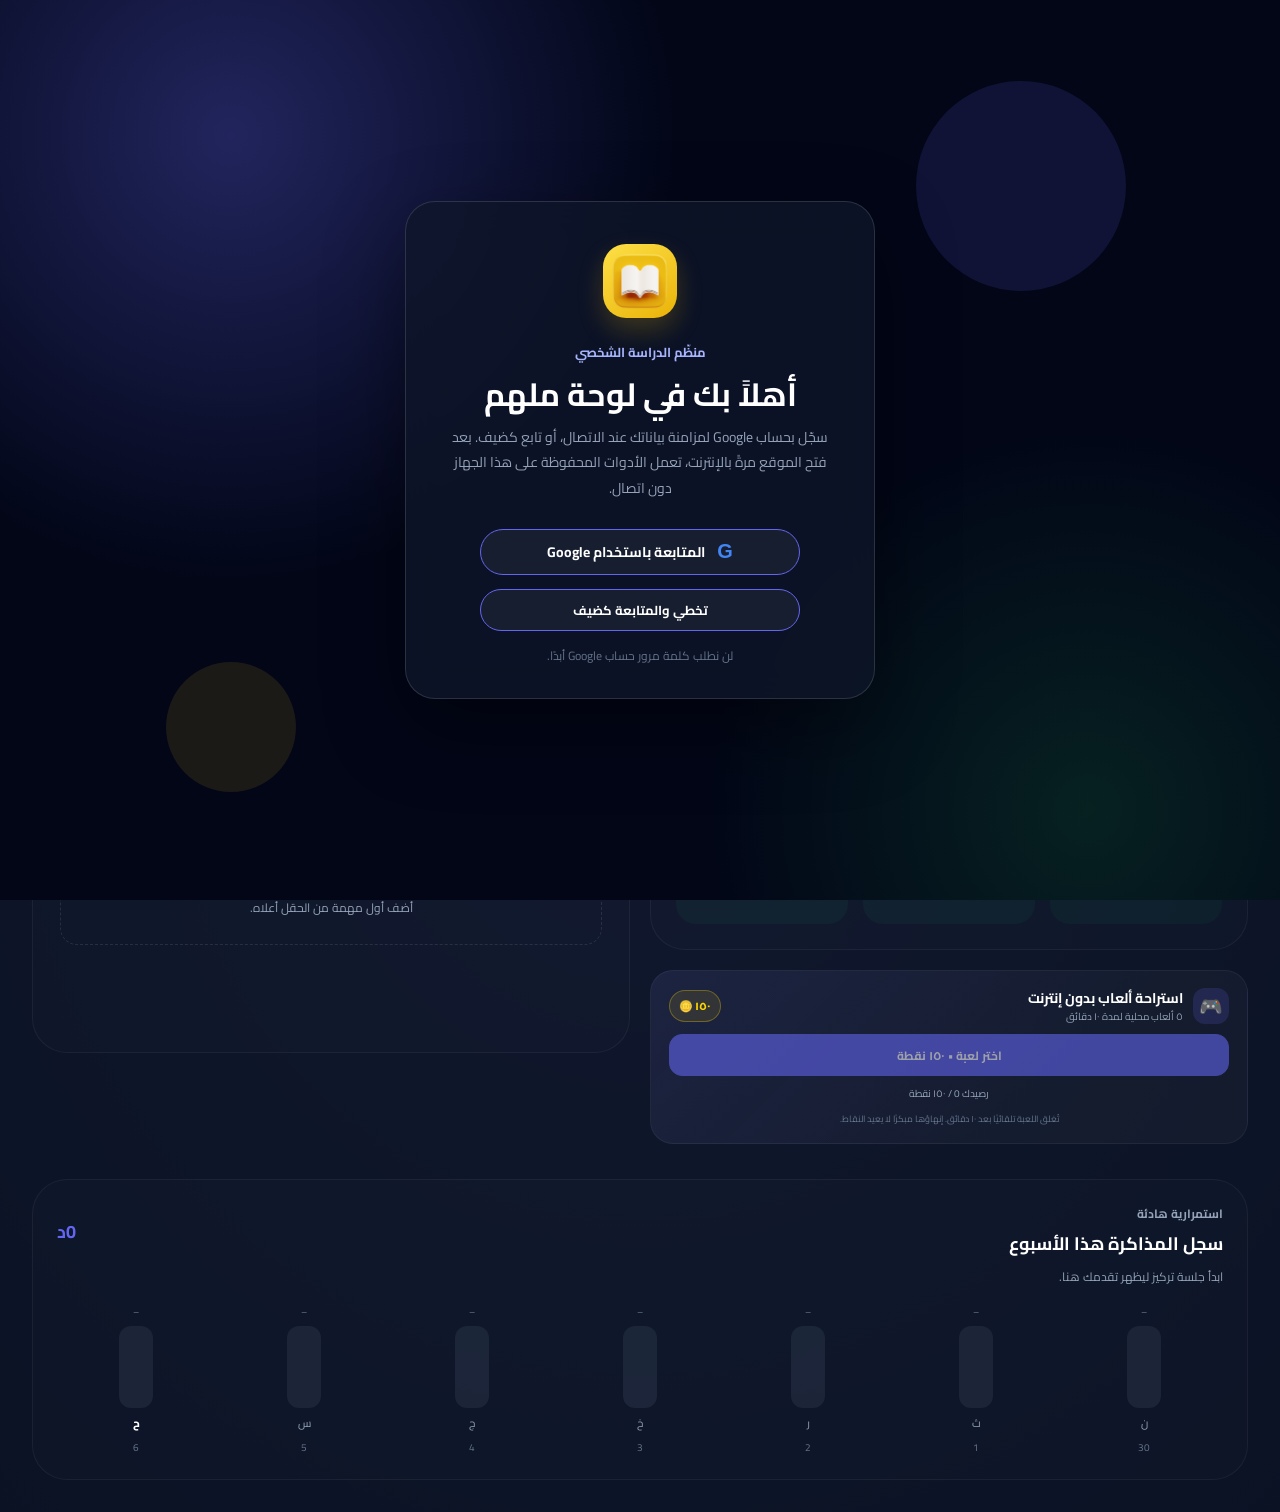
==== index.html @ 6541455d "Add files via upload" ====
<!DOCTYPE html>
<html lang="ar" dir="rtl">
<head>
    <script>
        if (window.location.hostname === 'mlhmmmdwh505-sys.github.io'
            && window.location.pathname.replace(/\/+$/, '') === '/molham') {
            const projectBase = document.createElement('base');
            projectBase.href = '/molham/';
            document.head.append(projectBase);
        }
    </script>
    <script>
        try {
            document.documentElement.dataset.theme = localStorage.getItem('colorScheme') === 'light' ? 'light' : 'dark';
        } catch (error) {
            document.documentElement.dataset.theme = 'dark';
        }
    </script>
    <link rel="stylesheet" href="style.css?v=97">
    <link rel="stylesheet" href="fonts.css?v=7">
    <link rel="icon" type="image/png" href="gnome-books.png">
    <link rel="manifest" href="manifest.json?v=11">
    <link rel="canonical" href="https://mlhmmmdwh505-sys.github.io/molham/">
    <meta name="keywords" content="ملهم ممدوح, molham, github pages, موقع ملهم">
    <meta name="description" content="هذا الموقع جميل و مثالي للدراسة و العمل و جميع المهام موقع ملهم هو اداة تنظيم و ترتيب و زيادة الانتاجية مصمم من قبل ملهم.">
    <meta name="copyright" content="Copyright © 2026 Molham Mamdouh. Original website materials reserved.">
    <meta name="verifywebsiteownership" content="tgf8hWSVWpGMEXVmzfc2SXcru"/>
    <meta charset="UTF-8">
    <meta name="viewport" content="width=device-width, initial-scale=1.0">
    <title>Molham Dashboard | لوحتك الدراسية</title>
    <meta name="theme-color" content="#11190f">
    <script defer src="firebase-app-compat.js"></script>
    <script defer src="firebase-auth-compat.js"></script>
    <script defer src="firebase-firestore-compat.js"></script>
</head>
<body class="login-visible">
    <section id="loginScreen" class="login-screen" aria-labelledby="loginTitle">
        <div class="login-card">
            <div class="login-logo-wrap"><img src="gnome-books.png" alt="شعار الموقع" class="login-logo"></div>
            <span class="login-eyebrow">منظّم الدراسة الشخصي</span>
            <h1 id="loginTitle">أهلاً بك في لوحة ملهم</h1>
            <p>سجّل بحساب Google لمزامنة بياناتك عند الاتصال، أو تابع كضيف. بعد فتح الموقع مرةً بالإنترنت، تعمل الأدوات المحفوظة على هذا الجهاز دون اتصال.</p>
            <button id="googleLoginButton" class="firebase-google-button" type="button">
                <span class="google-mark" aria-hidden="true">G</span>
                المتابعة باستخدام Google
            </button>
            <button id="continueAsGuestButton" class="guest-skip-button" type="button">تخطي والمتابعة كضيف</button>
            <p id="googleLoginError" class="login-error" role="alert" hidden></p>
            <p class="login-note">لن نطلب كلمة مرور حساب Google أبدًا.</p>
        </div>
    </section>

    <div class="glass-card">
        <div class="top-actions">
            <div class="mini-score">
                <span><span class="points-coin-icon" aria-hidden="true">🪙</span> <span id="userPoints">0</span></span>
                <button onclick="resetPoints()" class="reset-mini" title="تصفير النقاط">🗑️</button>
            </div>
            <button id="topActionsToggle" class="top-actions-toggle" type="button" aria-expanded="false" aria-controls="dashboardActionMenu" aria-label="عرض الأدوات">
                <span class="top-actions-toggle-icon" aria-hidden="true">☰</span>
                <span>الأدوات</span>
                <span class="top-actions-toggle-chevron" aria-hidden="true">⌄</span>
            </button>
            <div class="dashboard-action-menu" id="dashboardActionMenu" role="group" aria-label="أدوات لوحة التحكم" hidden>
            <a class="mushaf-open-link" id="mushafOpenLink" href="mushaf.html" aria-label="فتح المصحف الشريف" aria-haspopup="dialog" aria-controls="mushafSessionOverlay">
                <span aria-hidden="true">📖</span><span>المصحف</span>
            </a>
            <a class="mushaf-open-link tasbeeh-open-link" id="tasbeehOpenLink" href="tasbeeh.html" aria-label="فتح السبحة" aria-haspopup="dialog" aria-controls="mushafSessionOverlay">
                <span aria-hidden="true">📿</span><span>السبحة</span>
            </a>
            <button id="themeToggle" class="theme-toggle" type="button" role="switch" aria-checked="false" aria-label="التبديل إلى الوضع الفاتح" title="التبديل إلى الوضع الفاتح">
                <span class="theme-toggle-track" aria-hidden="true">
                    <span class="theme-toggle-thumb">
                        <svg class="theme-icon theme-icon-moon" viewBox="0 0 24 24" focusable="false">
                            <path d="M19.4 15.1A8.2 8.2 0 0 1 8.9 4.6 8.5 8.5 0 1 0 19.4 15.1Z" fill="currentColor"/>
                            <path d="m17.7 4 .45 1.15L19.3 5.6l-1.15.45L17.7 7.2l-.45-1.15-1.15-.45 1.15-.45L17.7 4Zm2.7 4 .3.75.75.3-.75.3-.3.75-.3-.75-.75-.3.75-.3.3-.75Z" fill="currentColor"/>
                        </svg>
                        <svg class="theme-icon theme-icon-sun" viewBox="0 0 24 24" focusable="false">
                            <circle cx="12" cy="12" r="4" fill="currentColor"/>
                            <path d="M12 2v2m0 16v2M4.93 4.93l1.42 1.42m11.3 11.3 1.42 1.42M2 12h2m16 0h2M4.93 19.07l1.42-1.42m11.3-11.3 1.42-1.42" fill="none" stroke="currentColor" stroke-linecap="round" stroke-width="2"/>
                        </svg>
                    </span>
                </span>
            </button>
            </div>
        </div>

        <div id="guestAccountControl" class="account-control" hidden>
            <button type="button" id="guestAccountMenuButton" class="account-trigger" aria-label="إعدادات الحساب" aria-expanded="false">
                <svg class="account-settings-icon" viewBox="0 0 24 24" aria-hidden="true">
                    <path d="M19.43 12.98c.04-.32.07-.65.07-.98s-.02-.66-.07-.98l2.11-1.65c.19-.15.24-.42.12-.64l-2-3.46c-.12-.22-.37-.31-.6-.22l-2.49 1c-.52-.4-1.08-.73-1.69-.98L14.5 2.42C14.46 2.18 14.25 2 14 2h-4c-.25 0-.46.18-.5.42L9.12 5.07c-.61.25-1.17.58-1.69.98l-2.49-1c-.23-.08-.48 0-.6.22l-2 3.46c-.13.22-.07.49.12.64l2.11 1.65c-.04.32-.08.65-.08.98s.03.66.08.98l-2.11 1.65c-.19.15-.24.42-.12.64l2 3.46c.12.22.37.31.6.22l2.49-1c.52.4 1.08.73 1.69.98l.38 2.65c.04.24.25.42.5.42h4c.25 0 .46-.18.5-.42l.38-2.65c.61-.25 1.17-.58 1.69-.98l2.49 1c.23.08.48 0 .6-.22l2-3.46c.12-.22.07-.49-.12-.64l-2.11-1.65zM12 15.5A3.5 3.5 0 1 1 12 8a3.5 3.5 0 0 1 0 7.5z"/>
                </svg>
            </button>
            <div id="guestAccountMenu" class="account-menu" hidden>
                <button type="button" id="guestLoginButton" class="guest-login-button">تسجيل الدخول</button>
            </div>
        </div>

        <div id="accountControl" class="account-control" hidden>
            <button type="button" id="accountMenuButton" class="account-trigger" aria-label="بيانات الحساب" aria-expanded="false">
                <img id="accountAvatar" class="account-avatar" src="gnome-books.png" alt="صورة الحساب">
            </button>
            <div id="accountMenu" class="account-menu" hidden>
                <p id="cloudSyncStatus" class="cloud-sync-status" role="status" aria-live="polite">جارٍ تحميل بيانات الحساب…</p>
                <button type="button" id="logoutButton" class="logout-button">تسجيل الخروج</button>
            </div>
        </div>

        <div class="date-tag" id="dateDisplay"></div>

        <header>
            <h1 id="mainTitle">لوحة تحكم <span id="mainTitleName">دكتور ملهم</span> 🩺</h1>
            <p class="welcome-msg"><span id="welcomeWord">مرحباً بك،</span> <span id="userNameDisplay">دكتور ملهم</span> ✨</p>
            <p id="motivationQuote" style="color: var(--primary); font-style: italic; margin-top: 10px; min-height: 24px; font-weight: bold;"></p>
            <div class="smart-strip" aria-live="polite"><span>✨ <span id="smartLabel">اقتراح ذكي</span></span><p id="smartSuggestion"></p></div>

           <details class="preferences">
                <summary id="customizeLabel">⚙️ تخصيص لوحتك</summary>
                <div class="settings-bar">
                <div class="input-group">
                    <label id="langLabel">اللغة</label>
                    <select id="langSelect">
                        <option value="ar">العربية</option>
                        <option value="en">English</option>
                    </select>
                </div>

                <div class="input-group">
                    <label id="nameLabel">الاسم</label>
                    <input type="text" id="userNameInput" placeholder="اكتب الاسم هنا ...">
                </div>

                <div class="input-group">
                    <label id="roleLabel">الدور</label>
                    <select id="roleSelect"></select>
                </div>

                <div class="input-group">
                    <label id="colorLabel">اللون</label>
                    <label class="color-picker-control" for="colorPicker" aria-label="اختر لون الواجهة">
                        <input type="color" id="colorPicker">
                    </label>
                </div>

                <div class="input-group">
                    <label id="minsLabel">الدقائق</label>
                    <input type="number" id="minsInput" min="1" max="120" value="25">
                </div>

                <div class="input-group">
                    <label id="dateLabel">التاريخ</label>
                    <input type="date" id="gradDateInput">
                </div>

                <button id="mainSaveBtn">تأكيد الإعدادات</button>
            </div>
            </details>
        </header>

        <section class="daily-overview" id="dailyOverview" aria-label="ملخص اليوم">
            <article class="daily-stat-card daily-stat-completed">
                <span class="daily-stat-icon" aria-hidden="true">✓</span>
                <div class="daily-stat-copy">
                    <span class="daily-stat-label" id="dailyCompletedLabel">إنجاز اليوم</span>
                    <strong id="dailyCompletedStat">0</strong>
                    <div class="daily-progress-track" aria-hidden="true"><span id="dailyProgressBar"></span></div>
                    <small id="dailyProgressText">كل مهمة تمنحك ٥ نقاط، بحد أقصى ٣٠ نقطة مهام يوميًا</small>
                </div>
            </article>
            <article class="daily-stat-card">
                <span class="daily-stat-icon" aria-hidden="true">☷</span>
                <div class="daily-stat-copy">
                    <span class="daily-stat-label" id="dailyRemainingLabel">مهام متبقية</span>
                    <strong id="dailyRemainingStat">0</strong>
                    <small id="dailyRemainingHint">مهام تنتظر إنجازك</small>
                </div>
            </article>
            <article class="daily-stat-card">
                <span class="daily-stat-icon" aria-hidden="true">◷</span>
                <div class="daily-stat-copy">
                    <span class="daily-stat-label" id="dailyFocusLabel">مذاكرة اليوم</span>
                    <strong id="dailyFocusStat">0 د</strong>
                    <small id="dailyFocusHint">وقت تركيز فعلي</small>
                </div>
            </article>
            <article class="daily-stat-card">
                <span class="daily-stat-icon" aria-hidden="true">✦</span>
                <div class="daily-stat-copy">
                    <span class="daily-stat-label" id="dailyStreakLabel">سلسلة الالتزام</span>
                    <strong id="dailyStreakStat">0 يوم</strong>
                    <small id="dailyStreakHint">ابدأ جلسة مذاكرة اليوم</small>
                </div>
            </article>
        </section>

        <div class="dashboard-grid">
            <aside class="side-col">
                <section class="info-card countdown-card">
                    <h3 id="countdownTitle">⏳ حلم التخرج</h3>
                    <div id="countdown" class="modern-timer">
                        <div class="unit"><span id="years">00</span><label id="labelYears">سنة</label></div>
                        <div class="unit"><span id="days">00</span><label id="labelDays">يوم</label></div>
                        <div class="unit"><span id="hours">00</span><label id="labelHours">ساعة</label></div>
                    </div>
                </section>

                <section class="info-card store-card">
                    <h3 id="storeTitle">☕ متجر الطاقة 1د = 15ن</h3>
                    <div class="store-grid">
                        <div class="item" onclick="buyBreak(5)" id="itemBreak5">5 د = <small>75ن</small></div>
                        <div class="item" onclick="buyBreak(10)" id="itemBreak10">10 د = <small>150ن</small></div>
                        <div class="item" onclick="buyBreak(15)" id="itemBreak15">15 د = <small>225ن</small></div>
                    </div>
                </section>

                <section class="info-card game-pass-card" aria-labelledby="gamePassTitle">
                    <div class="game-pass-heading">
                        <span class="game-pass-icon" aria-hidden="true">🎮</span>
                        <div class="game-pass-heading-copy">
                            <h3 id="gamePassTitle">استراحة ألعاب بدون إنترنت</h3>
                            <p id="gamePassSubtitle">٥ ألعاب محلية لمدة ١٠ دقائق</p>
                        </div>
                        <span class="game-pass-cost" id="gamePassCost">١٥٠ 🪙</span>
                    </div>
                    <div class="game-pass-actions">
                        <button type="button" class="game-enter-button" id="gameEnterButton">اختر لعبة • ١٥٠ نقطة</button>
                        <button type="button" class="game-session-close" id="closeGameSessionButton" hidden>إنهاء اللعب</button>
                    </div>
                    <p class="game-pass-status" id="gamePassStatus" aria-live="polite">جاهز للدخول</p>
                    <small class="game-pass-note" id="gamePassNote">تُغلق اللعبة تلقائيًا بعد ١٠ دقائق. إنهاؤها مبكرًا لا يعيد النقاط.</small>
                </section>
            </aside>

            <main class="main-col">
                <section class="info-card focus-card">
                    <button type="button" id="focusModeToggle" class="focus-mode-toggle" aria-pressed="false">⛶ وضع التركيز</button>
                    <p class="focus-verse" aria-live="polite">
                        <span id="focusVerseText"></span>
                        <span id="focusVerseReference" class="focus-verse-reference"></span>
                    </p>
                    <div class="focus-timer-ring" id="focusTimerRing">
                        <div id="pomoDisplay">25:00</div>
                    </div>
                    <div class="pomo-actions">
                        <button onclick="toggleTimer()" id="startBtn" class="btn-main">ابدأ المهمة</button>
                        <button onclick="resetTimer()" id="resetBtn">اعادة ضبط</button>
                    </div>
                </section>

                <section class="info-card tasks-card todo-box">
                    <div class="input-section">
                        <input type="text" id="taskInput" placeholder="أضف مهمة جديدة...">
                        <button onclick="addTask()" class="btn-add" id="taskAddButton" aria-label="إضافة مهمة">+</button>
                    </div>
                    <div class="task-toolbar">
                        <label class="task-control">
                            <span id="taskPriorityLabel">الأولوية</span>
                            <select id="taskPriority">
                                <option value="medium">متوسطة</option>
                                <option value="high">عالية</option>
                                <option value="low">منخفضة</option>
                            </select>
                        </label>
                    </div>
                    <ul id="taskList" class="custom-scroll"></ul>
                </section>
            </main>
        </div>

        <section class="study-week-card info-card" aria-labelledby="studyWeekTitle">
            <div class="study-week-heading">
                <div>
                    <span class="section-kicker" id="studyWeekKicker">استمرارية هادئة</span>
                    <h2 id="studyWeekTitle">سجل المذاكرة هذا الأسبوع</h2>
                </div>
                <strong id="weeklyStudyTotal">0 د</strong>
            </div>
            <p class="study-week-caption" id="studyWeekCaption">ابدأ جلسة تركيز ليظهر تقدمك هنا.</p>
            <div class="study-week-chart" id="studyWeekChart" role="img" aria-label="سجل دقائق المذاكرة خلال آخر سبعة أيام"></div>
        </section>
    </div>
    <div class="game-session-overlay" id="gameSessionModal" hidden>
        <section class="game-session-dialog" role="dialog" aria-modal="true" aria-labelledby="gameSessionModalTitle" aria-describedby="gameSessionModalHint">
            <div class="game-session-header">
                <div class="game-session-heading">
                    <span class="game-session-icon" aria-hidden="true">🎮</span>
                    <div>
                        <h2 id="gameSessionModalTitle">ألعاب الاستراحة</h2>
                <p><span id="gameSessionModalHint">تبقّى من وقت اللعب</span> <strong id="gameSessionCountdown" aria-live="off">10:00</strong></p>
                    </div>
                </div>
                <button type="button" class="game-session-modal-close" id="closeGameModalButton" aria-label="إنهاء وإغلاق اللعبة">×</button>
            </div>
            <div class="game-session-progress-track" aria-hidden="true"><span id="gameSessionProgress"></span></div>
            <div class="game-session-stage">
                <iframe id="embeddedGameFrame" title="ألعاب محلية تعمل دون إنترنت" src="about:blank" sandbox="allow-scripts allow-same-origin allow-forms allow-pointer-lock" allow="fullscreen; gamepad" allowfullscreen></iframe>
            </div>
        </section>
    </div>
    <div class="mushaf-session-overlay" id="mushafSessionOverlay" hidden>
        <section class="mushaf-session-dialog" role="dialog" aria-modal="true" aria-labelledby="mushafOverlayTitle">
            <header class="mushaf-overlay-header">
                <h2 id="mushafOverlayTitle">المصحف الشريف</h2>
                <p class="mushaf-break-status" id="mushafBreakStatus" role="status" aria-live="off" hidden></p>
                <button type="button" class="mushaf-overlay-close" id="closeMushafOverlayButton" aria-label="إغلاق اللوحة">×</button>
            </header>
            <div class="mushaf-overlay-stage">
                <iframe id="mushafFrame" title="المصحف الشريف" src="about:blank" allow="fullscreen" allowfullscreen></iframe>
            </div>
        </section>
    </div>
    <nav class="mobile-quick-actions" id="mobileQuickActions" aria-label="اختصارات سريعة">
        <button type="button" id="quickAddTaskButton"><span aria-hidden="true">＋</span><span id="quickAddTaskLabel">إضافة مهمة</span></button>
        <button type="button" id="quickFocusButton"><span aria-hidden="true">⏱</span><span id="quickFocusLabel">بدء التركيز</span></button>
    </nav>
    <div class="focus-session-toast" id="focusSessionToast" role="status" aria-live="polite" hidden></div>
<video id="bgTrack" playsinline autoplay loop muted style="position:fixed; width:1px; height:1px; opacity:0.01; pointer-events:none;"></video>
    <script defer src="script.js?v=119"></script>
</body>
</html>
---- style.css ----
/* ==========================================================================
   🎨 1. المتغيرات والأساسيات الشاملة (Root & Reset System) 
   ========================================================================== */
:root {
    --primary: #6366f1;
    --primary-hover: #4f46e5;
    --primary-glow: rgba(99, 102, 241, 0.3);
    --bg-dark: #020617;
    --bg-gradient-core: #0f172a;
    --glass-bg: rgba(255, 255, 255, 0.03);
    --glass-border: rgba(255, 255, 255, 0.1);
    --glass-border-light: rgba(255, 255, 255, 0.05);
    --text-main: #ffffff;
    --text-muted: #94a3b8;
    --text-darker: #64748b;
    --gold: #ffd700;
    --gold-glow: rgba(255, 215, 0, 0.1);
    --gold-border: rgba(255, 215, 0, 0.3);
    --danger: #ff4444;
    --success: #22c55e;
    --success-bg: rgba(34, 197, 94, 0.05);
    --success-hover: rgba(34, 197, 94, 0.1);
}

* {
    margin: 0;
    padding: 0;
    box-sizing: border-box !important;
    -webkit-tap-highlight-color: transparent !important;
    -webkit-font-smoothing: antialiased;
    -moz-osx-font-smoothing: grayscale;
}

html, body {
    width: 100%;
    height: 100vh;
    height: 100dvh;
    overflow: hidden !important;
    background: var(--bg-dark);
    color: var(--text-main);
    font-family: 'Cairo', sans-serif;
}

body {
    background-image: radial-gradient(circle at center, color-mix(in srgb, var(--primary) 10%, var(--bg-gradient-core)), var(--bg-dark));
    display: flex;
    justify-content: center;
    align-items: center;
    overflow-x: hidden !important;
    overflow-y: hidden !important;
    padding: 0;
}

*::-webkit-scrollbar { width: 0px !important; height: 0px !important; background: transparent !important; }
* { scrollbar-width: none !important; -ms-overflow-style: none !important; }

/* ==========================================================================
   🖼️ 2. الهيكل الزجاجي الرئيسي (المقاس الذهبي المحكم للاب توب)
   ========================================================================== */
/* ==========================================================================
   🖼️ 2. الهيكل الزجاجي الرئيسي (الإصدار الذهبي الموزون لارتفاع اللاب توب)
   ========================================================================== */
.glass-card {
    /* ... الإعدادات القديمة كما هي (العرض والارتفاع) ... */
    
    /* 🚀 التعديل السحري: تفصيص الحشو الداخلي لإعطاء وسع 40 بكسل من أسفل */
    padding-top: 20px !important;    /* من فوق */
    padding-right: 30px !important;  /* من اليمين */
    padding-bottom: 40px !important; /* التوسيع من تحت (زدناها لـ 40px لراحة العين) */
    padding-left: 30px !important;   /* من اليسار */
    
    /* باقي الكود الخاص بالـ flexbox كما هو لمنع أي اهتزاز */
    display: flex !important;
    flex-direction: column !important;
    justify-content: space-between !important;
    gap: 15px !important;
    overflow: hidden !important;
}

/* ضبط الهيدر ليكون ملموم ونظيف */
header { 
    text-align: center; 
    margin-bottom: 0px !important; 
    flex: 0 0 auto !important; 
}
header h1 { 
    font-size: 26px !important; /* تصغير طفيف جداً للعنوان ليخدم المساحة الرأسية */
    font-weight: 850 !important; 
    background: linear-gradient(to bottom, #ffffff, #cbd5e1); 
    -webkit-background-clip: text; 
    -webkit-text-fill-color: transparent; 
}
.date-tag { position: absolute; top: 25px; left: 40px; font-size: 14px; color: var(--text-darker); font-weight: 500; }
.mini-score { position: absolute; top: 20px; right: 40px; background: var(--gold-glow); padding: 6px 18px; border-radius: 50px; border: 1px solid var(--gold-border); color: var(--gold); display: flex; align-items: center; gap: 12px; font-weight: bold; font-size: 18px; z-index: 10; }
.reset-mini { background: none !important; border: none !important; color: var(--danger) !important; cursor: pointer; font-size: 14px; opacity: 0.6; padding: 0 !important; min-width: auto !important; transition: transform 0.2s ease, opacity 0.2s ease; }
@media (hover: hover) and (pointer: fine) { .reset-mini:hover { opacity: 1; transform: scale(1.2); } }

/* ==========================================================================
   ⚙️ 3. شريط الإعدادات الذكي (Settings Bar Area)
   ========================================================================== */
.settings-bar {
    width: 100%;
    margin: 0 auto 20px auto;
    flex: 0 0 auto;
    display: flex !important;
    flex-direction: row !important;
    flex-wrap: wrap !important;
    justify-content: center !important;
    align-items: flex-end !important;
    gap: 15px !important;
}

.input-group {
    display: flex !important;
    flex-direction: column !important;
    gap: 6px !important;
    font-size: 13px !important;
    color: var(--text-muted) !important;
    text-align: center !important;
    flex: 1 1 calc(18% - 15px) !important;
    min-width: 140px !important;
    max-width: 200px !important;
}

/* ==========================================================================
   🎮 4. عناصر الإدخال والأزرار القياسية
   ========================================================================== */
input[type="text"], input[type="number"], input[type="date"], select {
    background: rgba(255, 255, 255, 0.05) !important;
    border: 1px solid var(--primary) !important;
    border-radius: 50px !important;
    color: var(--text-main) !important;
    height: 44px !important;
    line-height: 44px !important;
    padding: 0 15px !important;
    font-family: 'Cairo', sans-serif !important;
    font-weight: bold !important;
    font-size: 15px !important;
    outline: none !important;
    cursor: pointer;
    box-sizing: border-box !important;
    text-align: center !important;
    width: 100% !important;
}

/* 🚫 إخفاء الأسهم الافتراضية تماماً من حقل أرقام الدقائق */
input[type="number"]::-webkit-inner-spin-button,
input[type="number"]::-webkit-outer-spin-button {
    -webkit-appearance: none !important;
    margin: 0 !important;
}
input[type="number"] {
    -moz-appearance: textfield !important;
}

select { text-align-last: center !important; padding-right: 20px !important; appearance: none; -webkit-appearance: none; }
select option { background-color: #0f172a !important; color: var(--text-main) !important; font-family: 'Cairo', sans-serif; }
input[type="date"]::-webkit-calendar-picker-indicator { filter: invert(1); cursor: pointer; }

button {
    background: rgba(255, 255, 255, 0.05) !important;
    color: var(--text-main) !important;
    border: 1px solid var(--primary) !important;
    padding: 0 22px;
    border-radius: 50px !important;
    cursor: pointer;
    font-weight: bold;
    transition: background 0.3s, box-shadow 0.3s, transform 0.2s;
    font-family: 'Cairo';
    min-width: 90px;
    display: inline-flex;
    align-items: center;
    justify-content: center;
}
@media (hover: hover) and (pointer: fine) {
    button:hover { background: var(--primary) !important; box-shadow: 0 0 15px var(--primary); }
}

/* زر الحفظ الرئيسي ينفصل في سطر مستقل بالمنتصف بالأسفل */
.settings-bar button, button#mainSaveBtn {
    display: block !important;
    flex-basis: 100% !important;
    width: auto !important;
    min-width: 180px !important;
    max-width: 200px !important;
    height: 42px !important;
    line-height: 42px !important;
    margin: 15px auto 0 auto !important;
    padding: 0 !important;
}

/* ==========================================================================
   🎨 5. هندسة كبسولة اللون الاحترافية
   ========================================================================== */
#colorPicker, input[type="color"] {
    -webkit-appearance: none !important;
    -moz-appearance: none !important;
    appearance: none !important;
    width: 100% !important;
    height: 44px !important;
    background: transparent !important;
    border: 1px solid var(--primary) !important;
    border-radius: 50px !important;
    cursor: pointer !important;
    padding: 0 !important;
    overflow: hidden !important;
    box-sizing: border-box !important;
}
input[type="color"]::-webkit-color-swatch-wrapper { padding: 0 !important; border-radius: 25px !important; }
input[type="color"]::-webkit-color-swatch { border: none !important; border-radius: 25px !important; box-shadow: inset 0 0 10px rgba(0,0,0,0.3) !important; }
input[type="color"]::-moz-color-swatch { border: none !important; border-radius: 25px !important; }

/* ==========================================================================
   📊 6. لوحة التحكم والـ Grid الأساسي متساوي 50% لكل جانب
   ========================================================================== */
.dashboard-grid {
    width: 100%;
    display: flex !important;
    flex-direction: row !important;
    justify-content: space-between !important;
    gap: 20px !important; /* تقليل الفراغ بين العمودين لراحتهم الرأسية */
    align-items: stretch !important;
    flex: 1 !important; /* يخلي الجريد يملأ المساحة المتبقية بنعومة */
    min-height: 0 !important; /* سحر لـ flex لمنع تمدد العناصر لأسفل */
}

.main-col, .side-col {
    display: flex !important;
    flex-direction: column !important;
    width: 50% !important;
    max-width: 50% !important;
    flex: 1 !important;
    gap: 20px !important;
}

.info-card {
    background: rgba(255, 255, 255, 0.01);
    padding: 25px;
    border-radius: 35px;
    border: 1px solid var(--glass-border-light);
    text-align: center;
    display: flex;
    flex-direction: column;
    justify-content: center;
    align-items: center;
    width: 100% !important;
    min-width: 100% !important;
    box-sizing: border-box !important;
}

/* ==========================================================================
   ⏱️ 7. منظومة بومودورو والعداد وتثبيت الأرقام (نسخة التكبير العملاقة)
   ========================================================================== */
.focus-card {
    padding: 25px 20px !important; /* تقليل الحشو الداخلي للكارد طفيفاً */
    display: flex !important;
    flex-direction: column !important;
    justify-content: center !important;
    align-items: center !important;
    gap: 15px !important;
}
/* 💥 تكبير أرقام مؤقت البومودورو بشكل عملاق */
#pomoDisplay { 
    font-size: 80px !important; /* نزلت من الحجم الضخم لـ 78px لتكون متناسقة بالملي */
    font-weight: 800 !important; 
    color: var(--primary) !important; 
    margin-bottom: 2px !important; 
    text-shadow: 0 0 25px rgba(99, 102, 241, 0.35); 
    line-height: 1 !important;
}
/* ↔️ فرد وتكبير منطقة الأزرار لتصبح بكامل العرض */
.pomo-actions { 
    display: flex !important; 
    justify-content: center !important; 
    gap: 15px !important; 
    width: 100% !important; 
    max-width: 380px !important; /* تقليل العرض الأقصى للأزرار عشان ما تفرشش بزيادة */
}

/* 🕹️ تكبير أزرار (ابدأ المهمة) و (إعادة ضبط) وتضخيم الخط بداخلها */
.pomo-actions button, 
#startBtn, 
#resetBtn {
    flex: 1 !important; 
    height: 48px !important; /* تقليل الارتفاع من 56 لـ 48 بكسل لمظهر أنعم */
    font-size: 16px !important; /* خط ملموم وواضح */
    font-weight: 750 !important; 
    border-radius: 50px !important;
    transition: all 0.3s ease !important;
}

.modern-timer { display: flex; justify-content: space-around; align-items: center; width: 100%; margin-top: 15px; }
.unit { text-align: center; }
.unit span { font-size: 42px; font-weight: 800; color: var(--primary); display: block; }
.unit label { font-size: 13px; color: var(--text-darker); font-weight: bold; margin-top: 4px; display: block; }

#years, #days, #hours, .unit span {
    font-family: 'Cairo', sans-serif !important; 
    direction: ltr !important;
    unicode-bidi: bidi-override !important;
    display: inline-block;
    font-variant-numeric: tabular-nums;
    text-align: center;
}
/* ==========================================================================
   🛍️ 9. متجر التميز الجمالي (تعديل الفرد الإجباري وملء مساحة الكارد)
   ========================================================================== */
.store-card {
    display: flex !important;
    flex-direction: column !important;
    justify-content: space-between !important;
    align-items: center !important;
    width: 100% !important;
}

.store-grid { 
    display: flex !important; 
    direction: rtl !important;
    gap: 15px !important; 
    margin-top: 20px !important; 
    width: 100% !important; /* إجبار الشبكة على الفرش بكامل العرض */
    height: auto !important;
}

.item { 
    flex: 1 !important; /* توزيع متساوي تماماً يخلي الكروت تفرش وتملأ الفراغات */
    background: var(--success-bg) !important; 
    padding: 25px 15px !important; /* زيادة الحشو الداخلي ليعطي فخامة وحجم أكبر */
    border-radius: 20px !important; 
    cursor: pointer !important; 
    border: 1px solid transparent !important; 
    transition: border-color 0.3s, background 0.3s, transform 0.2s !important; 
    display: flex !important; 
    flex-direction: column !important; 
    justify-content: center !important; 
    align-items: center !important; 
    gap: 10px !important; 
    font-size: 18px !important; /* تكبير خط العناوين داخل الكروت */
    font-weight: bold !important;
}

.item small {
    font-size: 15px !important; /* تكبير خط النقاط (ن) بالأسفل ليصبح واضحاً */
    color: var(--success) !important;
    font-weight: 800 !important;
}

@media (hover: hover) and (pointer: fine) {
    .item:hover {
        border-color: var(--success) !important;
        background: var(--success-hover) !important;
        transform: scale(1.03) !important;
    }
}



/* ==========================================================================
   📝 منظومة المغناطيس الصارم والسكرول الموزون (مهمتين فقط بدون أي قص)
   ========================================================================== */
/* ==========================================================================
   🔒 منظومة الـ 2 مهمة فقط + المغناطيس الصارم (Scroll Snap)
   ========================================================================== */
#taskList {
    display: flex !important;
    flex-direction: column !important; /* رص عمودي مغناطيسي صارم */
    width: 100% !important;
    
    /* 📐 الارتفاع المضمون والمريح لاستيعاب مهمتين بالملي بدون أي خنق */
    height: 124px !important;
    max-height: 124px !important;
    
    overflow-y: auto !important; /* تفعيل السكرول داخلياً للمهمة الثالثة */
    overflow-x: hidden !important; 
    gap: 10px !important; 
    margin-top: 15px !important;
    padding: 2px 0 !important; /* مساحة أمان ميكروسكوبية لمنع قص الحواف الرأسية */
    list-style: none !important;
    box-sizing: border-box !important;

    /* 🧲 تفعيل المغناطيس الحقيقي أثناء السكرول */
    scroll-snap-type: y mandatory !important;
    scroll-behavior: smooth !important;

    /* 🧼 إخفاء شريط السكرول تماماً للنظافة البصرية */
    -ms-overflow-style: none !important;  
    scrollbar-width: none !important;  
}

/* 🧼 إخفاء شريط السكرول لمتصفحات Chrome و Safari */
#taskList::-webkit-scrollbar {
    display: none !important; 
    width: 0 !important;
    height: 0 !important;
}

/* تنسيق حبة المهمة (مرن عمودياً لمنع القص وثابت هيدروليكياً للمغناطيس) */
#taskList li {
    width: 100% !important;
    height: 52px !important; 
    min-height: 52px !important; 
    max-height: 52px !important;
    flex-shrink: 0 !important; /* يمنع المتصفح من عصر الحبة */
    box-sizing: border-box !important;
    
    background: rgba(255, 255, 255, 0.04) !important;
    border-radius: 12px !important;
    border: 1px solid rgba(255, 255, 255, 0.08) !important;
    padding: 0 15px !important;
    
    display: flex !important;
    flex-direction: row !important;
    justify-content: space-between !important;
    align-items: center !important; /* سنترة المحتوى داخلياً */

    /* 🧲 قطب المغناطيس: الحبة تنجذب وتثبت مكعباً في مكانه فوراً */
    scroll-snap-align: start !important;
}

/* ضبط النص ليتوسط الحبة تماماً وبدون أي قص */
#taskList li span {
    font-size: 14px !important;
    white-space: nowrap !important;
    overflow: hidden !important;
    text-overflow: ellipsis !important;
    line-height: 52px !important; /* مطابقة الـ line-height مع ارتفاع الحبة للسنترة الكاملة */
}

/* ==========================================================================
   🧱 قسم إدخال البيانات الأصلي (العودة للوضع الافتراضي المستقر)
   ========================================================================== */
.input-section {
    display: flex !important;
    flex-direction: row !important; /* إجبار العناصر على الاصطفاف جنباً إلى جنب */
    align-items: center !important;
    justify-content: space-between !important;
    width: 100% !important;
    gap: 10px !important; /* مسافة أمان أنيقة بين الحقل والزر */
    height: 48px !important;
    max-height: 48px !important;
    flex-shrink: 0 !important;
    margin-bottom: 5px !important;
}

/* ضبط حقل إدخال النص */
#taskInput { 
    flex: 1 !important; /* يخليه يفرش وياخد كل المساحة المتبقية */
    height: 46px !important; 
    max-height: 46px !important; 
    padding: 0 20px !important; 
    font-size: 15px !important; 
    border-radius: 50px !important; 
    box-sizing: border-box !important;
}

/* ➕ زر إضافة مهام جديدة */
.btn-add { 
    width: 52px !important; 
    height: 46px !important; 
    font-size: 20px !important; 
    border-radius: 50px !important; 
    flex-shrink: 0 !important; /* يمنع الزرار تماماً من الانضغاط أو التشوّه */
    display: flex !important;
    align-items: center !important;
    justify-content: center !important;
}

/* ==========================================================================
   📱 11. التجاوب مع الشاشات والموبايل (تحت 1024px)
   ========================================================================== */
@media (max-width: 1024px) {
    html, body { height: auto !important; overflow-y: auto !important; }
    body { padding: 25px 15px; }
    .glass-card { width: 92vw !important; max-width: 92vw !important; padding: 20px 15px !important; border-radius: 30px !important; gap: 25px !important; }
    .date-tag, .mini-score { position: static !important; margin: 8px auto !important; text-align: center; }
    .settings-bar { flex-direction: column !important; align-items: center !important; }
    .input-group { width: 100% !important; max-width: 320px !important; }
    input[type="text"], input[type="number"], input[type="date"], select, #colorPicker { max-width: 280px !important; }
    
    .dashboard-grid { flex-direction: column !important; gap: 20px !important; }
    .main-col, .side-col { width: 100% !important; max-width: 100% !important; }
    .tasks-card, .info-card { height: auto !important; min-height: auto !important; }
    .store-grid { flex-direction: column !important; }
    #taskList { height: 114px !important; max-height: 114px !important; overflow-y: scroll !important; }
}

/* ==========================================================================
   📱 11. منظومة الموازنة الذكية المخصصة لأجهزة الآيباد (iPad Tablet Optimization)
   ========================================================================== */
@media only screen and (min-width: 768px) and (max-width: 1024px) {
    
    /* 🖼️ ضبط أبعاد اللوحة الزجاجية الكبرى لتناسب الآيباد */
    .glass-card {
        width: 95vw !important;
        height: auto !important; /* السماح بالمرونة الرأسية الطفيفة على التابلت */
        max-height: 94vh !important;
        margin: 2vh auto !important;
        padding: 15px 20px !important; /* تقليل الحشو لتوفر مساحة */
        gap: 12px !important;
    }

    /* 👑 تصغير عنوان اللوحة الرئيسي */
    header h1 {
        font-size: 22px !important;
        margin-bottom: 2px !important;
    }

    /* ⏱️ تصغير عداد البومودورو والأزرار التابعة له */
    #pomoDisplay {
        font-size: 65px !important; /* حجم خط ملموم ومستقر جوه الكارد تماماً */
        margin-bottom: 0px !important;
    }

    .pomo-actions {
        max-width: 290px !important; /* لم الأزرار أفقياً */
        gap: 10px !important;
    }

    .pomo-actions button, #startBtn, #resetBtn {
        height: 42px !important; /* أزرار أنعم وأصغر */
        font-size: 14px !important;
    }

    /* 📝 كارد إضافة المهام والمغناطيس */
    .tasks-card {
        padding: 15px !important;
        gap: 8px !important;
    }

    .input-section {
        height: 42px !important;
        max-height: 42px !important;
        gap: 8px !important;
    }

    #taskInput {
        height: 40px !important;
        max-height: 40px !important;
        font-size: 14px !important;
    }

    .btn-add {
        width: 44px !important;
        height: 40px !important;
        font-size: 18px !important;
    }

    /* حوض المغناطيس للمهمة الواحدة */
    #taskList {
        height: 56px !important;
        max-height: 56px !important;
    }

    #taskList li {
        height: 56px !important;
        min-height: 56px !important;
        max-height: 56px !important;
        padding: 0 15px !important;
        border-radius: 12px !important;
        font-size: 14px !important;
    }

    /* 🏆 كروت التخرج ومتجر الطاقة للآيباد */
    .dashboard-grid {
        gap: 12px !important;
    }

    .stats-display {
        gap: 10px !important;
    }

    .stat-item .stat-value {
        font-size: 24px !important; /* تصغير طفيف لأرقام حلم التخرج */
    }

    .energy-item {
        padding: 10px !important; /* لم عناصر المتجر */
    }
}

/* Legacy base positioning retained for the compact dashboard action control. */
.top-actions {
    position: absolute;
    z-index: 30;
    top: 18px;
    right: 30px;
    display: flex;
    align-items: center;
    gap: 10px;
    direction: rtl;
}
.top-actions .mini-score {
    position: static;
    margin: 0;
}

/* Theme switch, styled to match the compact pill in the supplied reference. */
.theme-toggle {
    --theme-thumb-travel: 36px;
    position: relative !important;
    z-index: 1 !important;
    top: auto !important;
    right: auto !important;
    display: block !important;
    width: 72px !important;
    min-width: 72px !important;
    height: 36px !important;
    flex: 0 0 72px !important;
    padding: 0 !important;
    border: 0 !important;
    border-radius: 999px !important;
    background: transparent !important;
    box-shadow: none !important;
    direction: ltr !important;
}
.theme-toggle:hover {
    background: transparent !important;
    box-shadow: none !important;
}
.theme-toggle:focus-visible {
    outline: 3px solid color-mix(in srgb, var(--primary) 55%, transparent);
    outline-offset: 3px;
}
body.login-visible .top-actions {
    position: fixed !important;
    z-index: 1101 !important;
    top: 14px !important;
    right: 18px !important;
    left: auto !important;
}
body.login-visible .top-actions .mini-score {
    display: none !important;
}
.theme-toggle-track {
    position: absolute;
    inset: 0;
    display: block;
    border: 1px solid rgba(30, 45, 27, .12);
    border-radius: inherit;
    background: #24321f;
    transition: background-color .38s cubic-bezier(.22, 1, .36, 1), border-color .38s ease;
}
.theme-toggle-thumb {
    position: absolute;
    top: 3px;
    left: 3px;
    display: grid;
    place-items: center;
    width: 30px;
    height: 30px;
    border-radius: 50%;
    background: #fff;
    color: #24321f;
    box-shadow: 0 1px 4px rgba(0, 0, 0, .12);
    transform: translateX(var(--theme-thumb-travel));
    transition: transform .42s cubic-bezier(.22, 1, .36, 1), color .3s ease, box-shadow .3s ease;
    will-change: transform;
}
.theme-icon {
    position: absolute;
    inset: 0;
    display: block;
    width: 17px;
    height: 17px;
    margin: auto;
    transition: opacity .24s ease, transform .38s cubic-bezier(.22, 1, .36, 1);
}
.theme-icon-moon { opacity: 1; transform: rotate(0) scale(1); }
.theme-icon-sun { opacity: 0; transform: rotate(-55deg) scale(.65); }

html[data-theme="light"] {
    color-scheme: light;
    --bg-dark: color-mix(in srgb, var(--primary) 4%, #c6cbd4);
    --bg-gradient-core: color-mix(in srgb, var(--primary) 4%, #d2d7e0);
    --glass-bg: color-mix(in srgb, var(--primary) 3%, #cdd3dd);
    --glass-border: rgba(30, 41, 59, .13);
    --glass-border-light: rgba(30, 41, 59, .09);
    --text-main: #273244;
    --text-muted: #536176;
    --text-darker: #65738a;
    --success-bg: rgba(34, 197, 94, .09);
    --success-hover: rgba(34, 197, 94, .16);
}
html[data-theme="light"] .theme-toggle-track {
    border-color: rgba(180, 100, 20, .12);
    background: #ffd094;
}
html[data-theme="light"] .theme-toggle-thumb {
    transform: translateX(0);
    color: #f59e0b;
}
html[data-theme="light"] .theme-icon-moon { opacity: 0; transform: rotate(55deg) scale(.65); }
html[data-theme="light"] .theme-icon-sun { opacity: 1; transform: rotate(0) scale(1); }

@media (max-width: 767px) {
    .top-actions .theme-toggle { --theme-thumb-travel: 24px; }
}

@media (prefers-reduced-motion: reduce) {
    .theme-toggle-track,
    .theme-toggle-thumb,
    .theme-icon { transition-duration: .01ms !important; }
}

/* Muted, high contrast surfaces for the full dashboard and sign-in view. */
html[data-theme="light"] .glass-card {
    border-color: rgba(30, 41, 59, .10) !important;
    background: color-mix(in srgb, var(--primary) 3%, #d7dbe3) !important;
    box-shadow: 0 24px 64px rgba(35, 48, 66, .13);
}
html[data-theme="light"] header h1 {
    background: none;
    color: var(--text-main);
    -webkit-text-fill-color: var(--text-main);
}
html[data-theme="light"] .info-card,
html[data-theme="light"] .overview-card,
html[data-theme="light"] .workspace-card,
html[data-theme="light"] .preferences {
    border-color: var(--glass-border);
    background: color-mix(in srgb, var(--primary) 2%, #ccd2dd);
}
html[data-theme="light"] .section-icon,
html[data-theme="light"] .plan-item,
html[data-theme="light"] .study-day {
    background: color-mix(in srgb, var(--primary) 2%, #c2cad6) !important;
}
html[data-theme="light"] input[type="text"],
html[data-theme="light"] input[type="number"],
html[data-theme="light"] input[type="date"],
html[data-theme="light"] select,
html[data-theme="light"] .notes-card textarea {
    background: color-mix(in srgb, var(--primary) 2%, #bac3d0) !important;
}
html[data-theme="light"] select option { background-color: #ccd2dd !important; }
html[data-theme="light"] input[type="date"]::-webkit-calendar-picker-indicator { filter: none; }
html[data-theme="light"] #taskList li {
    border-color: rgba(30, 41, 59, .09) !important;
    background: color-mix(in srgb, var(--primary) 2%, #c2cad6) !important;
}
html[data-theme="light"] .smart-strip {
    background: linear-gradient(90deg, color-mix(in srgb, var(--primary) 12%, #c8ced9), color-mix(in srgb, var(--primary) 4%, #c8ced9));
}
html[data-theme="light"] .smart-strip > span { color: #4338ca; }
html[data-theme="light"] .account-trigger {
    border-color: var(--glass-border) !important;
    background: color-mix(in srgb, var(--primary) 3%, #cdd3dd) !important;
}
html[data-theme="light"] .account-menu {
    border-color: var(--glass-border);
    background: color-mix(in srgb, var(--primary) 2%, #cdd3dd);
    box-shadow: 0 16px 42px rgba(30, 41, 59, .15);
}
html[data-theme="light"] .account-settings-icon { fill: #334155; }
html[data-theme="light"] .login-screen {
    background:
        radial-gradient(circle at 18% 15%, color-mix(in srgb, var(--primary) 17%, transparent), transparent 28rem),
        radial-gradient(circle at 85% 90%, rgba(34, 197, 94, .10), transparent 24rem),
        color-mix(in srgb, var(--primary) 4%, #c6cbd4);
}
html[data-theme="light"] .login-card {
    border-color: rgba(30, 41, 59, .12);
    background: color-mix(in srgb, var(--primary) 3%, #d7dbe3);
    box-shadow: 0 28px 70px rgba(30, 41, 59, .14);
}
html[data-theme="light"] .login-eyebrow { color: #4f46e5; }
html[data-theme="light"] .guest-skip-button {
    border-color: rgba(79, 70, 229, .35);
    background: rgba(99, 102, 241, .08);
    color: #4338ca;
}
@media (hover: hover) and (pointer: fine) {
    html[data-theme="light"] .guest-skip-button:hover { background: rgba(99, 102, 241, .15); }
}

@media (max-width: 1024px) {
    .top-actions {
        position: static;
        justify-content: center;
        margin: 6px auto;
    }
}

/* ==========================================================================
   📱 12. منظومة التوسط والموازنة الشاملة للهواتف (Mobile Optimization)
   ========================================================================== */
@media only screen and (max-width: 767px) {

    /* 1️⃣ تظبيط اللوحة الزجاجية الرئيسية لتتوسط الشاشة تماماً */
    .glass-card {
        height: auto !important; /* السماح بتمدد الكارد لأسفل */
        min-height: min-content !important;
        max-height: none !important;
        overflow: visible !important; /* إظهار المحتوى الممتد */
        padding-bottom: 25px !important; /* مساحة أمان في الأسفل */
    }

    /* 2️⃣ وسطنة قسم الإعدادات وجعل المدخلات متوازية ومحاذية للسنتر */
    /* إذا كانت الإعدادات مرصوصة عمودياً في الموبايل */
    .settings-grid, .settings-section {
        display: flex !important;
        flex-direction: column !important;
        align-items: center !important;
        justify-content: center !important;
        width: 100% !important;
        gap: 12px !important;
    }

    /* جعل حقول الإدخال (الاسم، اللغة، اللون، إلخ) متوازية وموسطنة */
    .settings-grid input, 
    .settings-grid select,
    #userNameInput, #langSelect, #roleSelect, #minsInput, #gradDateInput, #colorPicker {
        width: 85% !important; /* حجم متناسق غير مفرط جانبياً */
        max-width: 320px !important;
        height: 42px !important;
        text-align: center !important; /* وسطنة النصوص بداخل الحقول */
        margin: 0 auto !important;
        display: block !important;
    }

    /* موازنة وتوسطن زر "تأكيد الإعدادات" */
    #mainSaveBtn {
        width: 85% !important;
        max-width: 320px !important;
        margin: 10px auto 0 auto !important;
        display: block !important;
        text-align: center !important;
    }

    /* 3️⃣ موازنة ووسطنة العداد (البومودورو) وأزراره */
    #pomoDisplay {
        font-size: 55px !important; /* حجم خط مثالي للهاتف */
        text-align: center !important;
        width: 100% !important;
    }

    .pomo-actions {
        display: flex !important;
        flex-direction: column !important;
        justify-content: center !important;
        align-items: center !important;
        width: 100% !important;
        gap: 10px !important;
    }

    .pomo-actions button, #startBtn, #resetBtn {
        flex: 0 0 42px !important;
        width: 140px !important;
        max-width: 100% !important;
        height: 42px !important;
        font-size: 14px !important;
    }

    /* 4️⃣ إصلاح مظهر "أضف مهمة جديدة" ليتوازى أفقياً (نفس الصورة المكسورة) */
    .input-section {
        display: flex !important;
        flex-direction: row !important; /* إجبار الحقل والزر يكونوا جنب بعض مش تحت بعض */
        align-items: center !important;
        justify-content: center !important;
        width: 90% !important;
        max-width: 340px !important;
        margin: 0 auto !important;
        gap: 8px !important;
    }

    #taskInput {
        flex-grow: 1 !important; /* يجعل الحقل يأخذ المساحة المتاحة بالتوازي */
        height: 42px !important;
        margin: 0 !important;
        text-align: center !important; /* وسطنة كلمة "أضف مهمة جديدة..." */
    }

    .btn-add {
        width: 45px !important;
        height: 42px !important;
        flex-shrink: 0 !important;
        margin: 0 !important;
        display: flex !important;
        align-items: center !important;
        justify-content: center !important;
    }

    /* 5️⃣ حوض المهام المضافة (List Items) */
    #taskList {
        display: flex !important;
        flex-direction: column !important;
        width: 100% !important;
        height: auto !important; /* إلغاء أي ارتفاع ثابت مسبب للقطع */
        max-height: none !important;
        overflow: visible !important;
        gap: 12px !important; /* مسافة مريحة بين المهام */
        margin: 15px 0 !important;
        padding: 0 !important;
    }
   #taskList li {
        width: 100% !important;
        min-height: 50px !important; /* حد أدنى للارتفاع للحبة الواحدة */
        height: auto !important; /* تمدد الحبة إذا كان النص طويلاً */
        box-sizing: border-box !important;
        margin-bottom: 0 !important; /* الاعتماد على gap للحاوية */
    }
}
/* تكبير الرقم المكتوب جوة خانة الدقائق فقط */
#minsInput {
    font-size: 1.5rem !important; /* تكبير حجم الرقم */
    font-weight: 700 !important; /* جعل الرقم عريض وواضح */
    text-align: center !important; /* توسيط الرقم جوة الخانة لشكل أشيك */
    padding: 5px !important; /* إضافة مساحة مريحة حول الرقم */
}

/* Google sign-in screen */
.login-screen {
    position: fixed;
    z-index: 1000;
    inset: 0;
    min-height: 100dvh;
    display: grid;
    place-items: center;
    padding: 24px;
    background:
        radial-gradient(circle at 18% 15%, color-mix(in srgb, var(--primary) 32%, transparent), transparent 28rem),
        radial-gradient(circle at 85% 90%, rgba(34, 197, 94, .14), transparent 24rem),
        #020617;
    transition: opacity .3s ease, visibility .3s ease;
}
.login-screen::before, .login-screen::after { content: ''; position: absolute; border-radius: 50%; pointer-events: none; }
.login-screen::before { width: 210px; height: 210px; top: 9%; right: 12%; background: rgba(99, 102, 241, .14); }
.login-screen::after { width: 130px; height: 130px; bottom: 12%; left: 13%; background: rgba(250, 204, 21, .10); }
.login-screen.is-hidden { opacity: 0; visibility: hidden; pointer-events: none; }
.login-card { position: relative; z-index: 1; width: min(100%, 470px); padding: 42px 38px 32px; text-align: center; border: 1px solid rgba(255, 255, 255, .13); border-radius: 30px; background: rgba(15, 23, 42, .78); box-shadow: 0 28px 80px rgba(0, 0, 0, .42); backdrop-filter: blur(18px); }
.login-logo-wrap { width: 74px; height: 74px; margin: 0 auto 18px; padding: 7px; border-radius: 23px; background: linear-gradient(145deg, #fde047, #eab308); box-shadow: 0 12px 26px rgba(234, 179, 8, .22); }
.login-logo { display: block; width: 100%; height: 100%; object-fit: contain; border-radius: 17px; }
.login-eyebrow { color: #a5b4fc; font-size: 13px; font-weight: 700; }
.login-card h1 { margin: 8px 0 10px; font-size: clamp(25px, 5vw, 32px); line-height: 1.3; }
.login-card > p { color: var(--text-muted); line-height: 1.8; font-size: 14px; }
.google-login-button { min-height: 44px; display: flex; justify-content: center; margin: 28px auto 14px; }
.google-login-button > div { display: flex; justify-content: center; }
.firebase-google-button { display: flex; align-items: center; justify-content: center; gap: 12px; width: min(100%, 320px); min-height: 46px; margin: 28px auto 14px; padding: 0 18px; border: 1px solid rgba(255, 255, 255, .22); border-radius: 999px; background: #fff; color: #1f2937; font: 700 14px 'Cairo', sans-serif; cursor: pointer; transition: transform .2s ease, box-shadow .2s ease; }
@media (hover: hover) and (pointer: fine) { .firebase-google-button:hover { transform: translateY(-2px); box-shadow: 0 10px 22px rgba(0, 0, 0, .25); } }
.guest-skip-button { display: block; width: min(100%, 320px); min-height: 42px; margin: 0 auto 14px; padding: 0 18px; border: 1px solid rgba(165, 180, 252, .55); border-radius: 999px; background: rgba(99, 102, 241, .12); color: #c7d2fe; font: 700 13px 'Cairo', sans-serif; cursor: pointer; transition: transform .2s ease, background .2s ease; }
@media (hover: hover) and (pointer: fine) { .guest-skip-button:hover { transform: translateY(-2px); background: rgba(99, 102, 241, .24); } }
.google-mark { font-family: Arial, sans-serif; font-weight: 800; font-size: 20px; color: #4285f4; }
.login-error { margin: -4px 0 12px; color: #fda4af !important; font-size: 13px !important; }
.login-note { font-size: 12px !important; color: var(--text-darker) !important; }
.account-control { position: fixed; z-index: 50; bottom: 24px; left: 24px; display: flex; align-items: center; gap: 8px; color: var(--text-muted); font-size: 12px; }
.account-avatar { width: 40px; height: 40px; object-fit: cover; border-radius: 50%; border: 1px solid var(--glass-border); }
.account-control span { display: none; }
.logout-button { position: fixed; right: 24px; bottom: 24px; border: 1px solid rgba(251, 113, 133, .65); border-radius: 999px; background: rgba(127, 29, 29, .28); color: #fecdd3; font: 700 12px 'Cairo', sans-serif; cursor: pointer; padding: 8px 14px; transition: background .2s ease, transform .2s ease; }
@media (hover: hover) and (pointer: fine) { .logout-button:hover { background: rgba(127, 29, 29, .5); transform: translateY(-2px); } }
@media (max-width: 600px) { .login-card { padding: 35px 22px 26px; border-radius: 25px; } .account-control { bottom: 16px; left: 16px; } .logout-button { right: 16px; bottom: 16px; } }

/* Molham Dashboard v2: a full study workspace. */
html, body { height: auto; min-height: 100%; overflow-x: hidden !important; overflow-y: auto !important; }
body { display: block; padding: 42px 20px 92px; }
.glass-card { width: min(1440px, 100%) !important; min-height: auto !important; margin: 0 auto; padding: 36px !important; overflow: visible !important; border: 1px solid var(--glass-border) !important; border-radius: 34px; background: rgba(15, 23, 42, .72); box-shadow: 0 28px 80px rgba(0, 0, 0, .28); }
.overview-section { display: grid; grid-template-columns: repeat(4, minmax(0, 1fr)); gap: 14px; margin: 26px 0 20px; }
.overview-card { display: flex; gap: 13px; align-items: center; min-width: 0; padding: 17px; border: 1px solid var(--glass-border); border-radius: 20px; background: rgba(255,255,255,.035); }
.overview-icon { display: grid; place-items: center; flex: 0 0 42px; width: 42px; height: 42px; border-radius: 14px; color: #fff; background: color-mix(in srgb, var(--primary) 74%, #0f172a); font-weight: 800; }
.overview-card:nth-child(2) .overview-icon { background: #0f766e; }.overview-card:nth-child(3) .overview-icon { background: #c2410c; }.overview-card:nth-child(4) .overview-icon { background: #a16207; }
.overview-label, .section-kicker { display: block; color: var(--text-muted); font-size: 12px; font-weight: 700; }.overview-card strong { display: block; margin-top: 2px; color: var(--text-main); font-size: 20px; line-height: 1.25; }
.workspace-section { display: grid; grid-template-columns: 1.25fr 1fr 1fr; gap: 20px; margin-top: 22px; }.workspace-card { min-width: 0; padding: 24px; border: 1px solid var(--glass-border); border-radius: 26px; background: rgba(255,255,255,.025); }
.section-heading { display: flex; align-items: center; justify-content: space-between; gap: 12px; margin-bottom: 18px; text-align: start; }.section-heading h2 { font-size: 18px; line-height: 1.45; }.section-icon { display: grid; place-items: center; width: 39px; height: 39px; border-radius: 13px; background: rgba(255,255,255,.07); }
.planner-form { display: grid; grid-template-columns: 1fr .7fr; gap: 10px; }.planner-form input, .planner-form select { max-width: none !important; text-align: start !important; }.planner-form select { font-size: 13px !important; }.compact-action { min-width: 0 !important; height: 44px; padding: 0 14px !important; font-size: 13px; background: var(--primary) !important; border-color: var(--primary) !important; }
.plan-list { display: flex; flex-direction: column; gap: 8px; margin-top: 16px; list-style: none; }.plan-item { display: flex; align-items: center; gap: 9px; padding: 10px; border-radius: 15px; background: rgba(255,255,255,.04); text-align: start; }.plan-item.is-done { opacity: .55; }.plan-item.is-done strong { text-decoration: line-through; }.plan-check, .plan-delete { flex: 0 0 28px; min-width: 28px !important; width: 28px; height: 28px; padding: 0 !important; border-radius: 50% !important; }.plan-check { border-color: rgba(255,255,255,.24) !important; }.plan-item.is-done .plan-check { background: var(--success) !important; border-color: var(--success) !important; }.plan-text { min-width: 0; flex: 1; }.plan-text strong, .plan-text span { display: block; overflow: hidden; text-overflow: ellipsis; white-space: nowrap; }.plan-text strong { font-size: 13px; }.plan-text span { color: var(--text-muted); font-size: 11px; }.priority { padding: 3px 7px; border-radius: 20px; font-size: 10px; white-space: nowrap; }.priority-high { color: #fecaca; background: rgba(239,68,68,.16); }.priority-medium { color: #fde68a; background: rgba(245,158,11,.14); }.priority-low { color: #bbf7d0; background: rgba(34,197,94,.14); }.plan-delete { color: #fda4af !important; border-color: transparent !important; font-size: 19px; }.empty-state { padding: 14px 4px; color: var(--text-muted); font-size: 13px; text-align: center; }
.notes-card { display: flex; flex-direction: column; }.notes-card textarea { flex: 1; min-height: 145px; resize: vertical; width: 100%; padding: 13px; border: 1px solid var(--glass-border); border-radius: 16px; outline: none; background: rgba(2,6,23,.36); color: var(--text-main); font: 600 13px/1.8 'Cairo', sans-serif; }.notes-card textarea:focus { border-color: var(--primary); }.notes-footer { display: flex; align-items: center; justify-content: space-between; gap: 8px; margin-top: 12px; }.notes-footer span { color: var(--text-darker); font-size: 11px; }.notes-footer .compact-action { height: 38px; }
.week-caption { margin: -8px 0 17px; color: var(--text-muted); font-size: 12px; line-height: 1.8; }.study-week { display: grid; grid-template-columns: repeat(7, 1fr); gap: 6px; }.study-day { position: relative; display: flex; flex-direction: column; gap: 2px; min-width: 0; height: 76px; padding: 7px 2px !important; border-color: var(--glass-border) !important; border-radius: 13px !important; background: rgba(255,255,255,.03) !important; }.study-day span { font-size: 12px; }.study-day small { color: var(--text-muted); font-size: 11px; }.study-day b { position: absolute; width: 1px; height: 1px; overflow: hidden; clip: rect(0,0,0,0); }.study-day.is-active { background: color-mix(in srgb, var(--primary) 55%, #0f172a) !important; border-color: var(--primary) !important; box-shadow: 0 0 18px var(--primary-glow); }.study-day.is-active::after { content: '✓'; font-size: 11px; }
@media (max-width: 1120px) { .overview-section { grid-template-columns: repeat(2, 1fr); }.workspace-section { grid-template-columns: 1fr 1fr; }.week-card { grid-column: 1 / -1; }.study-week { max-width: 520px; } }
@media (max-width: 767px) { body { padding: 16px 10px 84px; }.glass-card { padding: 20px 14px !important; border-radius: 25px; }.overview-section, .workspace-section { grid-template-columns: 1fr; }.overview-section { margin-top: 22px; }.workspace-card, .week-card { grid-column: auto; padding: 19px; }.planner-form { grid-template-columns: 1fr; }.notes-card textarea { min-height: 125px; }.study-week { max-width: none; }.date-tag, .mini-score { position: static; margin: 6px auto; }.account-control { left: 12px; bottom: 16px; }.logout-button { right: 12px; bottom: 16px; } }

/* Clean dashboard: focused controls and subtle, useful motion. */
body { display: flex; flex-direction: column; align-items: center; justify-content: flex-start; padding: 28px 20px 84px; }
.glass-card { width: min(1120px, 100%) !important; padding: 28px 30px 34px !important; background: rgba(15, 23, 42, .76); }
header { position: relative; }
.preferences { width: min(860px, 100%); margin: 18px auto 6px; border: 1px solid var(--glass-border); border-radius: 18px; background: rgba(255,255,255,.025); overflow: hidden; }
.preferences summary { padding: 12px 18px; color: var(--text-muted); font-size: 13px; font-weight: 700; cursor: pointer; list-style: none; transition: background .2s ease, color .2s ease; }.preferences summary::-webkit-details-marker { display: none; }.preferences[open] summary { color: var(--text-main); background: rgba(255,255,255,.045); }
@media (hover: hover) and (pointer: fine) { .preferences summary:hover { color: var(--text-main); background: rgba(255,255,255,.045); } }
.preferences .settings-bar { padding: 4px 18px 18px; margin: 0; }.preferences .settings-bar button { margin-bottom: 0 !important; }
.smart-strip { display: flex; align-items: center; gap: 12px; width: min(800px, 100%); margin: 14px auto 0; padding: 11px 15px; border: 1px solid color-mix(in srgb, var(--primary) 42%, transparent); border-radius: 16px; background: linear-gradient(90deg, color-mix(in srgb, var(--primary) 13%, transparent), rgba(255,255,255,.025)); text-align: start; }.smart-strip > span { flex: 0 0 auto; color: #c7d2fe; font-size: 12px; font-weight: 800; }.smart-strip p { min-width: 0; color: var(--text-muted); font-size: 12px; line-height: 1.65; }
.info-card { transition: transform .25s ease, border-color .25s ease, box-shadow .25s ease; }
@media (hover: hover) and (pointer: fine) { .info-card:hover { transform: translateY(-4px); border-color: color-mix(in srgb, var(--primary) 52%, transparent); box-shadow: 0 16px 34px rgba(0,0,0,.18); } }
.focus-card { position: relative; overflow: hidden !important; }.focus-card::before { content: ''; position: absolute; inset: -70px; z-index: -1; background: radial-gradient(circle, color-mix(in srgb, var(--primary) 22%, transparent), transparent 64%); animation: focusGlow 5s ease-in-out infinite; }.focus-card #pomoDisplay { animation: timerBreathe 3.5s ease-in-out infinite; }
@keyframes focusGlow { 50% { transform: scale(1.18); opacity: .55; } } @keyframes timerBreathe { 50% { text-shadow: 0 0 42px var(--primary-glow); transform: scale(1.025); } }
@media (max-width: 767px) { body { display: block; padding: 14px 10px 84px; }.glass-card { padding: 20px 14px 26px !important; }.smart-strip { align-items: flex-start; }.smart-strip > span { padding-top: 2px; }.preferences .settings-bar { padding-inline: 12px; } }
@media (prefers-reduced-motion: reduce) { .info-card, .focus-card #pomoDisplay, .focus-card::before { animation: none !important; transition: none !important; } }

/* Keep all quick controls inside the dashboard card. */
.glass-card { position: relative; }
.date-tag { top: 24px; left: 30px; z-index: 12; }
.mini-score { top: 18px; right: 30px; z-index: 12; }
.account-control { position: absolute; z-index: 20; top: 17px; left: 190px; bottom: auto; display: flex; flex: 0 0 42px; width: 42px; height: 42px; color: var(--text-muted); font-size: 12px; overflow: visible; }
.account-control[hidden] { display: none !important; }
.account-trigger { display: grid !important; place-items: center; flex: 0 0 42px; min-width: 42px !important; width: 42px; height: 42px; aspect-ratio: 1; padding: 0 !important; border: 1px solid var(--glass-border) !important; border-radius: 50% !important; background: rgba(15,23,42,.68) !important; overflow: hidden; transition: transform .2s ease, border-color .2s ease, box-shadow .2s ease; }
.account-trigger[aria-expanded="true"] { transform: translateY(-2px); border-color: var(--primary) !important; box-shadow: 0 0 18px var(--primary-glow); }
@media (hover: hover) and (pointer: fine) { .account-trigger:hover { transform: translateY(-2px); border-color: var(--primary) !important; box-shadow: 0 0 18px var(--primary-glow); } }
.account-avatar { display: block; width: 100%; height: 100%; border: 0; }
.account-menu { position: absolute; top: 52px; left: 0; width: 225px; padding: 15px; border: 1px solid var(--glass-border); border-radius: 17px; background: rgba(15,23,42,.96); box-shadow: 0 16px 42px rgba(0,0,0,.35); backdrop-filter: blur(16px); text-align: start; }
.account-menu[hidden] { display: none !important; }.account-menu-label { display: block; margin-bottom: 4px; color: var(--text-darker); font-size: 11px; }.account-menu strong { display: block; overflow: hidden; color: var(--text-main); font-size: 13px; text-overflow: ellipsis; white-space: nowrap; }.account-email { display: block; overflow: hidden; margin-top: 3px; color: var(--text-muted); font-size: 11px; direction: ltr; text-align: left; text-overflow: ellipsis; white-space: nowrap; }.account-menu .logout-button { position: static; width: 100%; min-width: 0 !important; margin-top: 13px; padding: 8px 12px !important; border: 1px solid rgba(251,113,133,.65) !important; background: rgba(127,29,29,.28) !important; color: #fecdd3 !important; }
.account-settings-icon { display: block !important; width: 22px; height: 22px; fill: #f8fafc; pointer-events: none; }.account-menu .guest-login-button { width: 100%; min-width: 0 !important; padding: 8px 12px !important; border: 1px solid rgba(165,180,252,.65) !important; border-radius: 999px; background: rgba(99,102,241,.18) !important; color: #e0e7ff !important; font: 700 12px 'Cairo', sans-serif; cursor: pointer; }.account-menu .logout-button:only-child { margin-top: 0; }
.cloud-sync-status { display: block; margin-top: 10px; font-size: 11px; color: #86efac; }.cloud-sync-status[data-state="saving"] { color: #fde68a; }.cloud-sync-status[data-state="error"] { color: #fda4af; }
@media (max-width: 767px) {
    .date-tag, .mini-score { position: static; margin: 6px auto; }

    /* Keep the account control entirely within its own circular hit area. */
    .glass-card > .account-control {
        position: relative !important;
        top: auto !important;
        right: auto !important;
        bottom: auto !important;
        left: auto !important;
        flex: 0 0 42px !important;
        width: 42px !important;
        height: 42px !important;
        margin: 10px auto 14px !important;
        align-self: center;
        overflow: visible !important;
    }
    .glass-card > .account-control .account-trigger {
        flex: 0 0 42px !important;
        width: 42px !important;
        height: 42px !important;
        min-width: 42px !important;
        min-height: 42px !important;
        margin: 0 !important;
    }
    .account-menu { top: 50px; left: 50%; transform: translateX(-50%); }
}

/* Tablet layout: keep the dashboard contained and use the available horizontal space. */
@media only screen and (min-width: 768px) and (max-width: 1024px) {
    html, body { height: auto !important; min-height: 100%; overflow-y: auto !important; }
    body { display: block; padding: 24px 16px 48px !important; }

    .glass-card {
        display: block !important;
        width: min(96vw, 1100px) !important;
        max-width: calc(100vw - 32px) !important;
        height: auto !important;
        max-height: none !important;
        min-height: 0 !important;
        margin: 0 auto !important;
        padding: 30px !important;
        overflow: visible !important;
    }

    .preferences {
        width: 100% !important;
        max-width: none !important;
        margin-bottom: 30px !important;
    }
    .preferences .settings-bar {
        display: grid !important;
        grid-template-columns: repeat(3, minmax(0, 1fr)) !important;
        align-items: end !important;
        gap: 14px !important;
        padding: 14px 18px 18px !important;
    }
    .preferences .input-group {
        width: auto !important;
        min-width: 0 !important;
        max-width: none !important;
    }
    .preferences input, .preferences select, .preferences #colorPicker {
        width: 100% !important;
        max-width: none !important;
    }
    .preferences #mainSaveBtn {
        grid-column: 1 / -1 !important;
        justify-self: center;
        margin: 2px 0 0 !important;
    }

    .dashboard-grid {
        display: grid !important;
        grid-template-columns: minmax(0, .95fr) minmax(0, 1.05fr) !important;
        align-items: start !important;
        gap: 28px !important;
        min-width: 0 !important;
    }
    .main-col, .side-col {
        width: auto !important;
        max-width: none !important;
        min-width: 0 !important;
        gap: 24px !important;
    }
    .info-card, .tasks-card {
        width: 100% !important;
        min-width: 0 !important;
        height: auto !important;
        min-height: 0 !important;
        overflow: hidden !important;
    }
    .info-card { padding: 28px 24px !important; }
    .countdown-card, .focus-card { min-height: 210px !important; }
    .store-card, .tasks-card { min-height: 230px !important; }
    .tasks-card {
        padding: 22px !important;
        justify-content: flex-start !important;
    }

    /* الكروت الصغيرة داخل متجر الطاقة: أحجام موحدة ومسافات مريحة للعين. */
    .store-grid {
        gap: 18px !important;
        margin-top: 22px !important;
    }
    .store-grid .item {
        min-height: 108px !important;
        padding: 18px 10px !important;
        font-size: 16px !important;
        line-height: 1.45 !important;
    }
    .store-grid .item small { font-size: 14px !important; }
    .input-section {
        width: 100% !important;
        min-width: 0 !important;
        height: auto !important;
        max-height: none !important;
        min-height: 44px !important;
        margin: 0 !important;
        gap: 8px !important;
    }
    #taskInput {
        width: auto !important;
        min-width: 0 !important;
        max-width: none !important;
        height: 44px !important;
    }
    .btn-add { flex: 0 0 44px !important; width: 44px !important; height: 44px !important; }
    #taskList { width: 100% !important; min-width: 0 !important; }
}

/* زر اختيار اللون: يعرض اللون المختار داخل الكبسولة. */
.color-picker-control {
    position: relative;
    display: flex;
    align-items: center;
    justify-content: center;
    width: 100%;
    height: 44px;
    border: 1px solid var(--primary);
    border-radius: 50px;
    background: var(--selected-color, var(--primary));
    cursor: pointer;
    overflow: hidden;
    transition: background 0.2s ease, border-color 0.2s ease, box-shadow 0.2s ease;
}
.color-picker-control #colorPicker {
    position: absolute;
    inset: 0;
    width: 100% !important;
    max-width: none !important;
    height: 100% !important;
    margin: 0 !important;
    padding: 0 !important;
    border: 0 !important;
    opacity: 0;
    cursor: pointer;
}
@media only screen and (max-width: 767px) {
    .preferences .settings-bar .color-picker-control {
        width: 85% !important;
        max-width: 320px !important;
        height: 42px !important;
        margin: 0 auto !important;
    }
}

/* Account controls: one clean, dependable place at every screen size. */
#guestAccountControl[hidden],
#accountControl[hidden] {
    display: none !important;
}

.glass-card > .account-control {
    position: absolute !important;
    z-index: 30;
    top: 18px !important;
    right: auto !important;
    bottom: auto !important;
    left: 24px !important;
    display: flex !important;
    width: 44px !important;
    height: 44px !important;
    margin: 0 !important;
}
.glass-card > .account-control .account-trigger {
    display: grid !important;
    place-items: center;
    flex: 0 0 44px !important;
    width: 44px !important;
    min-width: 44px !important;
    height: 44px !important;
    min-height: 44px !important;
    padding: 0 !important;
    border-radius: 50% !important;
    overflow: hidden;
}
.glass-card > .account-control .account-menu {
    top: 54px;
    right: auto !important;
    left: 0 !important;
    transform: none !important;
}
.account-avatar {
    display: block;
    width: 100%;
    height: 100%;
    object-fit: cover;
    border-radius: inherit;
}

@media only screen and (max-width: 1024px) {
    .glass-card > .account-control {
        top: 16px !important;
        left: 16px !important;
    }
    .date-tag {
        position: absolute !important;
        top: 72px !important;
        left: 18px !important;
    }
    header {
        padding-top: 20px;
    }
}

/* Desktop and laptop layout: two balanced rows of dashboard settings. */
@media only screen and (min-width: 1025px) {
    .preferences { width: min(960px, 100%) !important; }
    .preferences .settings-bar {
        display: grid !important;
        grid-template-columns: repeat(3, minmax(0, 1fr)) !important;
        align-items: end !important;
        gap: 16px 18px !important;
        padding: 16px 22px 20px !important;
    }
    .preferences .input-group {
        width: auto !important;
        min-width: 0 !important;
        max-width: none !important;
    }
    .preferences input, .preferences select, .preferences #colorPicker {
        width: 100% !important;
        max-width: none !important;
    }
    .preferences #mainSaveBtn {
        grid-column: 1 / -1 !important;
        justify-self: center;
        margin: 4px 0 0 !important;
    }
}

/* Phone layout: every dashboard setting uses one centered width. */
@media only screen and (max-width: 767px) {
    .preferences .settings-bar .input-group {
        width: min(85%, 320px) !important;
        max-width: 320px !important;
        margin: 0 auto !important;
        align-items: center !important;
    }
    .preferences .settings-bar .input-group > input,
    .preferences .settings-bar .input-group > select {
        width: 100% !important;
        max-width: none !important;
        margin: 0 !important;
    }
}

/* Tablet and iPad: retain the same anchored account control as desktop. */
@media only screen and (min-width: 768px) and (max-width: 1024px) {
    .glass-card > .account-control {
        position: absolute !important;
        top: 16px !important;
        right: auto !important;
        bottom: auto !important;
        left: 16px !important;
        display: flex !important;
        flex: 0 0 44px !important;
        width: 44px !important;
        height: 44px !important;
        margin: 0 !important;
        overflow: visible !important;
    }
    .glass-card > .account-control .account-trigger {
        flex: 0 0 44px !important;
        width: 44px !important;
        height: 44px !important;
        min-width: 44px !important;
        min-height: 44px !important;
        margin: 0 !important;
    }
    #guestAccountControl .account-menu,
    #accountControl .account-menu {
        left: 0 !important;
        right: auto !important;
        transform: none !important;
    }
}





/* =========================================================
   RESTORED HEADER LAYOUT — matches the supplied reference
   ========================================================= */
.glass-card {
    position: relative !important;
}

.date-tag {
    position: absolute !important;
    top: 25px !important;
    left: 18px !important;
    right: auto !important;
    margin: 0 !important;
    z-index: 20 !important;
}

.mini-score {
    position: absolute !important;
    top: 20px !important;
    right: 40px !important;
    left: auto !important;
    z-index: 20 !important;
}

.glass-card > .account-control {
    position: absolute !important;
    top: 18px !important;
    left: 175px !important;
    right: auto !important;
    bottom: auto !important;
    width: 44px !important;
    height: 44px !important;
    margin: 0 !important;
    z-index: 40 !important;
}

.glass-card > .account-control .account-trigger {
    width: 44px !important;
    height: 44px !important;
    min-width: 44px !important;
    min-height: 44px !important;
}

/* Keep the same header arrangement on tablet/iPad. */
@media only screen and (min-width: 768px) and (max-width: 1024px) {
    .date-tag {
        top: 25px !important;
        left: 18px !important;
    }

    .mini-score {
        top: 20px !important;
        right: 24px !important;
    }

    .glass-card > .account-control {
        top: 18px !important;
        left: 175px !important;
        right: auto !important;
    }
}


/* =========================================================
   📱 MOBILE — same header arrangement as desktop/tablet
   ========================================================= */
@media only screen and (max-width: 767px) {

    .glass-card {
        position: relative !important;
    }

    /* Date stays at the top-left. */
    .date-tag {
        position: absolute !important;
        top: 17px !important;
        left: 12px !important;
        right: auto !important;
        margin: 0 !important;
        z-index: 30 !important;
        white-space: nowrap !important;
        font-size: 12px !important;
    }

    /* Gear/avatar stays on the same top row, between date and score. */
    .glass-card > .account-control {
        position: absolute !important;
        top: 9px !important;
        left: 154px !important;
        right: auto !important;
        bottom: auto !important;
        width: 42px !important;
        height: 42px !important;
        margin: 0 !important;
        z-index: 50 !important;
        align-self: auto !important;
    }

    .glass-card > .account-control .account-trigger {
        width: 42px !important;
        height: 42px !important;
        min-width: 42px !important;
        min-height: 42px !important;
        margin: 0 !important;
    }

    /* Points remain at the top-right like desktop/tablet. */
    .mini-score {
        position: absolute !important;
        top: 10px !important;
        right: 12px !important;
        left: auto !important;
        margin: 0 !important;
        z-index: 30 !important;
        padding: 5px 12px !important;
        font-size: 15px !important;
    }

    /* Move the title/welcome below the top control row. */
    header {
        position: relative !important;
        padding-top: 54px !important;
    }

    header h1 {
        font-size: 22px !important;
        line-height: 1.35 !important;
        margin-bottom: 3px !important;
    }

    .welcome-msg {
        margin-top: 2px !important;
    }
}


/* =========================================================
   ▶️ Start-task button: keep text + rocket horizontally
   ========================================================= */
#startBtn,
.btn-main,
.pomo-actions #startBtn {
    display: inline-flex !important;
    flex-direction: row !important;
    flex-wrap: nowrap !important;
    align-items: center !important;
    justify-content: center !important;
    gap: 5px !important;
    white-space: nowrap !important;
    writing-mode: horizontal-tb !important;
    text-orientation: mixed !important;
    line-height: 1.2 !important;
    text-align: center !important;
}

/* Preserve the same horizontal label on phones. */
@media only screen and (max-width: 767px) {
    #startBtn,
    .btn-main,
    .pomo-actions #startBtn {
        flex-direction: row !important;
        white-space: nowrap !important;
        min-width: 140px !important;
    }
}


/* =========================================================
   📱 MOBILE — larger timer + horizontal button labels
   ========================================================= */
@media only screen and (max-width: 767px) {

    /* تكبير المؤقت */
    #pomoDisplay {
        font-size: 78px !important;
        line-height: 1 !important;
        font-weight: 850 !important;
        letter-spacing: -1px !important;
        margin: 0 0 8px !important;
        white-space: nowrap !important;
        direction: ltr !important;
    }

    /* الأزرار: النص + الإيموجي أفقيًا */
    .pomo-actions {
        flex-direction: column !important;
        align-items: center !important;
        gap: 10px !important;
    }

    .pomo-actions button,
    #startBtn,
    #resetBtn {
        display: inline-flex !important;
        flex-direction: row !important;
        flex-wrap: nowrap !important;
        align-items: center !important;
        justify-content: center !important;
        gap: 5px !important;
        white-space: nowrap !important;
        writing-mode: horizontal-tb !important;
        text-orientation: mixed !important;
        width: 150px !important;
        min-width: 150px !important;
        height: 44px !important;
        font-size: 14px !important;
        line-height: 1.2 !important;
    }

    #startBtn,
    #resetBtn {
        padding: 0 12px !important;
    }
}


/* =========================================================
   📱 MOBILE — put Pomodoro buttons side by side
   ========================================================= */
@media only screen and (max-width: 767px) {

    .pomo-actions {
        display: flex !important;
        flex-direction: row !important;
        flex-wrap: nowrap !important;
        align-items: center !important;
        justify-content: center !important;
        gap: 10px !important;
        width: 100% !important;
        max-width: 330px !important;
    }

    .pomo-actions button,
    #startBtn,
    #resetBtn {
        flex: 1 1 0 !important;
        width: auto !important;
        min-width: 0 !important;
        max-width: 155px !important;
        height: 44px !important;
        padding: 0 10px !important;
        white-space: nowrap !important;
    }
}


/* =========================================================
   ✅ TASKS — show exactly 4 tasks at a time
   Additional tasks remain available by internal scrolling.
   ========================================================= */
#taskList {
    height: 240px !important;
    max-height: 240px !important;
    overflow-y: auto !important;
    overflow-x: hidden !important;
    gap: 10px !important;
    scroll-snap-type: y mandatory !important;
}

#taskList li {
    height: 52px !important;
    min-height: 52px !important;
    max-height: 52px !important;
    flex: 0 0 52px !important;
    flex-shrink: 0 !important;
    scroll-snap-align: start !important;
}

/* Keep the same 4-task viewport on phones. */
@media only screen and (max-width: 767px) {
    #taskList {
        height: 238px !important;
        max-height: 238px !important;
        overflow-y: auto !important;
        overflow-x: hidden !important;
        gap: 10px !important;
        margin: 15px 0 !important;
    }

    #taskList li {
        height: 52px !important;
        min-height: 52px !important;
        max-height: 52px !important;
        flex: 0 0 52px !important;
    }
}

/* Preserve the dashboard action control placement after legacy header rules. */
.top-actions {
    position: absolute !important;
    top: 20px !important;
    right: 30px !important;
    left: auto !important;
    z-index: 30 !important;
}
.top-actions .mini-score {
    position: static !important;
    top: auto !important;
    right: auto !important;
    left: auto !important;
    margin: 0 !important;
    z-index: auto !important;
}
.mushaf-open-link {
    display: inline-flex;
    min-height: 36px;
    align-items: center;
    gap: 6px;
    padding: 0 12px;
    border: 1px solid var(--glass-border);
    border-radius: 999px;
    background: var(--glass-bg);
    color: var(--text-main);
    font-size: 11px;
    font-weight: 800;
    text-decoration: none;
    white-space: nowrap;
    transition: background-color .2s ease, border-color .2s ease, transform .2s ease;
}
.mushaf-open-link:focus-visible { outline: 2px solid var(--primary); outline-offset: 3px; }
@media (hover: hover) and (pointer: fine) {
    .mushaf-open-link:hover { transform: translateY(-1px); border-color: color-mix(in srgb, var(--gold) 55%, var(--glass-border)); background: var(--gold-glow); }
}

@media only screen and (max-width: 767px) {
    .top-actions {
        top: 10px !important;
        right: 12px !important;
        left: 12px !important;
        justify-content: center;
        flex-wrap: wrap;
        gap: 6px;
    }
    .tasbeeh-open-link { min-height: 32px; padding: 0 9px; font-size: 10px; }
}

@media only screen and (min-width: 768px) and (max-width: 1024px) {
    .top-actions { right: 24px !important; }
}

@media (max-width: 1024px) {
    body.login-visible .top-actions {
        top: 12px !important;
        right: 12px !important;
    }
}

/* Daily overview and study history. */
.daily-overview {
    display: grid;
    grid-template-columns: repeat(4, minmax(0, 1fr));
    gap: 12px;
    margin: 16px 0 22px;
}
.daily-stat-card {
    display: flex;
    align-items: flex-start;
    gap: 12px;
    min-width: 0;
    min-height: 112px;
    padding: 16px;
    border: 1px solid var(--glass-border);
    border-radius: 20px;
    background: var(--glass-bg);
    text-align: start;
}
.daily-stat-icon {
    display: grid;
    place-items: center;
    flex: 0 0 36px;
    width: 36px;
    height: 36px;
    border-radius: 13px;
    background: color-mix(in srgb, var(--primary) 18%, transparent);
    color: var(--primary);
    font-size: 18px;
    font-weight: 800;
}
.daily-stat-copy { display: flex; flex: 1; flex-direction: column; min-width: 0; gap: 3px; }
.daily-stat-label { color: var(--text-muted); font-size: 12px; font-weight: 700; }
.daily-stat-copy strong { color: var(--text-main); font-size: 25px; line-height: 1.25; font-variant-numeric: tabular-nums; }
.daily-stat-copy small { color: var(--text-darker); font-size: 10px; line-height: 1.5; }
.daily-progress-track { width: 100%; height: 5px; margin: 3px 0 1px; overflow: hidden; border-radius: 999px; background: color-mix(in srgb, var(--text-muted) 18%, transparent); }
.daily-progress-track span { display: block; width: 0; height: 100%; border-radius: inherit; background: var(--primary); transition: width .3s ease; }
.study-week-card {
    display: block !important;
    margin-top: 20px;
    padding: 22px 24px !important;
    text-align: start !important;
}
.study-week-heading { display: flex; align-items: center; justify-content: space-between; gap: 12px; }
.study-week-heading h2 { margin-top: 2px; color: var(--text-main); font-size: 18px; }
.study-week-heading > strong { color: var(--primary); font-size: 18px; white-space: nowrap; }
.study-week-caption { margin: 5px 0 14px; color: var(--text-muted); font-size: 12px; }
.study-week-chart { display: grid; grid-template-columns: repeat(7, minmax(0, 1fr)); gap: 10px; align-items: end; min-height: 138px; }
.study-day-column { display: flex; flex-direction: column; align-items: center; justify-content: flex-end; gap: 5px; min-width: 0; color: var(--text-muted); text-align: center; }
.study-day-duration { min-height: 15px; color: var(--text-darker); font-size: 10px; font-variant-numeric: tabular-nums; }
.study-day-track { display: flex; align-items: flex-end; width: min(100%, 34px); height: 82px; overflow: hidden; border-radius: 12px; background: color-mix(in srgb, var(--text-muted) 10%, transparent); }
.study-day-fill { display: block; width: 100%; min-height: 0; border-radius: inherit; background: color-mix(in srgb, var(--primary) 48%, var(--text-muted)); transition: height .35s ease; }
.study-day-column.is-today .study-day-fill { background: var(--primary); box-shadow: 0 0 16px var(--primary-glow); }
.study-day-column.is-today .study-day-label { color: var(--text-main); font-weight: 800; }
.study-day-label { font-size: 11px; }
.study-day-number { color: var(--text-darker); font-size: 10px; }

/* Task planning fields and accessible task rows. */
.task-toolbar { display: grid; grid-template-columns: repeat(3, minmax(0, 1fr)); gap: 9px; width: 100%; margin: 7px 0 3px; text-align: start; }
.task-control { display: flex; flex-direction: column; gap: 4px; min-width: 0; color: var(--text-muted); font-size: 10px; font-weight: 700; }
#taskPriority { width: 100% !important; max-width: none !important; height: 38px !important; min-height: 38px !important; line-height: 38px !important; padding: 0 10px !important; border-radius: 12px !important; font-size: 12px !important; }
#taskAddButton { font-size: 22px !important; }
#taskList .task-row {
    display: flex !important;
    align-items: center !important;
    gap: 10px !important;
    width: 100% !important;
    height: auto !important;
    min-height: 64px !important;
    max-height: none !important;
    flex: 0 0 auto !important;
    padding: 8px 11px !important;
    border: 1px solid var(--glass-border-light) !important;
    border-radius: 15px !important;
    background: var(--glass-bg) !important;
    scroll-snap-align: start !important;
}
.task-check {
    display: grid !important;
    place-items: center;
    flex: 0 0 25px !important;
    width: 25px !important;
    min-width: 25px !important;
    height: 25px !important;
    padding: 0 !important;
    border: 1px solid var(--glass-border) !important;
    border-radius: 50% !important;
    color: var(--text-main) !important;
    font-size: 14px;
}
.task-check.is-checked { border-color: var(--success) !important; background: var(--success) !important; color: #fff !important; }
.task-content { display: flex; flex: 1; flex-direction: column; gap: 3px; min-width: 0; text-align: start; }
.task-title { overflow: hidden; color: var(--text-main); font-size: 13px; font-weight: 700; text-overflow: ellipsis; white-space: nowrap; }
.task-row.is-done .task-title { color: var(--text-muted); text-decoration: line-through; }
.task-meta { display: flex; align-items: center; flex-wrap: wrap; gap: 5px 8px; color: var(--text-darker); font-size: 10px; }
.task-priority { padding: 1px 7px; border-radius: 999px; font-size: 10px; font-weight: 700; }
.task-priority.priority-high { color: #fecaca; background: rgba(239, 68, 68, .16); }
.task-priority.priority-medium { color: #fde68a; background: rgba(245, 158, 11, .14); }
.task-priority.priority-low { color: #bbf7d0; background: rgba(34, 197, 94, .14); }
.task-delete {
    display: grid !important;
    place-items: center;
    flex: 0 0 28px !important;
    width: 28px !important;
    min-width: 28px !important;
    height: 28px !important;
    padding: 0 !important;
    border: 1px solid transparent !important;
    border-radius: 50% !important;
    color: var(--danger) !important;
    font-size: 20px;
    line-height: 1;
}
#taskList .task-empty { display: block !important; height: auto !important; min-height: 0 !important; max-height: none !important; flex: 0 0 auto !important; padding: 24px 10px !important; border: 1px dashed var(--glass-border) !important; border-radius: 15px !important; background: transparent !important; color: var(--text-muted); font-size: 12px; text-align: center; }
.focus-mode-toggle { position: absolute; z-index: 2; top: 18px; inset-inline-end: 18px; min-width: 0 !important; height: 32px; padding: 0 10px !important; border: 1px solid var(--glass-border) !important; background: var(--glass-bg) !important; color: var(--text-main) !important; font-size: 11px; }
@media (hover: hover) and (pointer: fine) { .focus-mode-toggle:hover { background: var(--primary) !important; color: #fff !important; } }
.focus-verse { display: none; }

.mobile-quick-actions { display: none; }
.focus-session-toast { position: fixed; z-index: 1300; right: 50%; bottom: 24px; max-width: min(90vw, 480px); padding: 13px 20px; transform: translateX(50%); border: 1px solid color-mix(in srgb, var(--primary) 45%, transparent); border-radius: 16px; background: color-mix(in srgb, var(--bg-gradient-core) 90%, var(--primary)); color: var(--text-main); box-shadow: 0 16px 40px rgba(0, 0, 0, .22); font-size: 13px; font-weight: 700; text-align: center; }
.focus-session-toast[hidden] { display: none !important; }

/* Immersive timer layout, entered only when the user asks for focus. */
body.focus-mode {
    display: flex !important;
    align-items: center !important;
    justify-content: center !important;
    width: 100% !important;
    min-height: 100dvh !important;
    padding: 16px !important;
    overflow: hidden !important;
}
body.focus-mode .glass-card {
    display: flex !important;
    flex-direction: column !important;
    justify-content: center !important;
    width: min(1050px, 100%) !important;
    min-height: calc(100dvh - 32px) !important;
    height: calc(100dvh - 32px) !important;
    max-height: none !important;
    margin: auto !important;
    padding: 28px !important;
    overflow: hidden !important;
    border: 1px solid var(--glass-border) !important;
    border-radius: 30px !important;
    background: color-mix(in srgb, var(--bg-gradient-core) 88%, var(--primary) 12%) !important;
}
body.focus-mode .top-actions,
body.focus-mode .account-control,
body.focus-mode .date-tag,
body.focus-mode header,
body.focus-mode .daily-overview,
body.focus-mode .side-col,
body.focus-mode .tasks-card,
body.focus-mode .study-week-card,
body.focus-mode .mobile-quick-actions { display: none !important; }
body.focus-mode .dashboard-grid { display: flex !important; flex: 1 !important; width: 100% !important; min-height: 0 !important; }
body.focus-mode .main-col { display: flex !important; width: 100% !important; max-width: none !important; min-height: 0 !important; }
body.focus-mode .focus-card { position: relative !important; flex: 1 !important; min-height: 0 !important; border-color: color-mix(in srgb, var(--primary) 38%, var(--glass-border)) !important; background: color-mix(in srgb, var(--primary) 9%, var(--glass-bg)) !important; }
.focus-timer-ring { display: contents; --timer-progress: 0deg; }
@property --timer-progress { syntax: '<angle>'; inherits: true; initial-value: 0deg; }
body.focus-mode .focus-timer-ring {
    position: relative;
    display: grid !important;
    width: min(42vw, 52vh, 460px);
    aspect-ratio: 1;
    flex: 0 0 auto;
    place-items: center;
    border: 1px solid color-mix(in srgb, var(--primary) 28%, var(--glass-border));
    border-radius: 50%;
    background: radial-gradient(circle, color-mix(in srgb, var(--primary) 8%, var(--glass-bg)), color-mix(in srgb, var(--glass-bg) 72%, transparent) 70%, transparent 71%);
    box-shadow: 0 0 42px color-mix(in srgb, var(--primary) 15%, transparent), inset 0 0 28px color-mix(in srgb, var(--primary) 7%, transparent);
}
body.focus-mode .focus-timer-ring::before {
    position: absolute;
    inset: 0;
    border-radius: 50%;
    background: conic-gradient(from -90deg, var(--primary) var(--timer-progress), color-mix(in srgb, var(--glass-border) 55%, transparent) 0deg);
    content: '';
    pointer-events: none;
    -webkit-mask: radial-gradient(farthest-side, transparent calc(100% - 7px), #000 calc(100% - 6px));
    mask: radial-gradient(farthest-side, transparent calc(100% - 7px), #000 calc(100% - 6px));
    transition: --timer-progress .9s linear;
}
body.focus-mode .focus-timer-ring::after {
    position: absolute;
    inset: 15px;
    border: 1px solid color-mix(in srgb, var(--primary) 18%, var(--glass-border));
    border-radius: 50%;
    content: '';
    pointer-events: none;
}
body.focus-mode .focus-timer-ring #pomoDisplay {
    position: relative;
    z-index: 1;
    margin: 0 !important;
    font-size: clamp(44px, min(10vw, 14vh), 112px) !important;
}
body.focus-mode .focus-timer-ring #pomoDisplay.has-hours { font-size: clamp(26px, min(6vw, 7vh), 60px) !important; }
body.focus-mode #pomoDisplay { font-size: clamp(112px, 24vw, 220px) !important; }
body.focus-mode .focus-mode-toggle { top: 20px; inset-inline-end: 20px; }
body.focus-mode .focus-verse {
    display: block !important;
    position: absolute;
    top: clamp(58px, 14vh, 100px);
    left: 50%;
    width: min(900px, calc(100% - 28px));
    margin: 0 !important;
    transform: translateX(-50%);
    color: var(--text-main);
    font-size: clamp(14px, 2.4vw, 22px);
    font-weight: 700;
    line-height: 1.8;
    text-align: center;
}
.focus-verse-reference { display: block; margin-top: 2px; color: var(--text-muted); font-size: clamp(11px, 1.8vw, 14px); font-style: normal; font-weight: 600; }
body.focus-mode .pomo-actions {
    max-width: 520px !important;
    position: absolute !important;
    left: 50% !important;
    bottom: clamp(24px, 10vh, 64px) !important;
    transform: translateX(-50%) !important;
    margin: 0 !important;
}
body.focus-mode .pomo-actions { display: flex !important; visibility: visible !important; }
body.focus-mode .pomo-actions button { display: inline-flex !important; visibility: visible !important; pointer-events: auto !important; }

@media (max-width: 1120px) {
    .daily-overview { grid-template-columns: repeat(2, minmax(0, 1fr)); }
}
@media (max-width: 767px) {
    body { padding-bottom: 112px !important; }
    .daily-overview { grid-template-columns: repeat(2, minmax(0, 1fr)); gap: 8px; margin: 12px 0 16px; }
    .daily-stat-card { min-height: 98px; gap: 8px; padding: 11px; border-radius: 16px; }
    .daily-stat-icon { flex-basis: 29px; width: 29px; height: 29px; border-radius: 10px; font-size: 15px; }
    .daily-stat-label { font-size: 10px; }
    .daily-stat-copy strong { font-size: 21px; }
    .daily-stat-copy small { font-size: 9px; }
    .task-toolbar { grid-template-columns: repeat(2, minmax(0, 1fr)); gap: 7px; }
    .task-filter-control { grid-column: 1 / -1; }
    .study-week-card { padding: 17px 12px !important; }
    .study-week-chart { gap: 4px; min-height: 124px; }
    .study-day-track { height: 66px; width: min(100%, 27px); }
    .study-day-duration { font-size: 9px; }
    .study-week-heading h2 { font-size: 15px; }
    .study-week-heading > strong { font-size: 15px; }
    .mobile-quick-actions {
        position: fixed;
        z-index: 900;
        right: 50%;
        bottom: max(10px, env(safe-area-inset-bottom));
        display: grid;
        grid-template-columns: 1fr 1fr;
        gap: 8px;
        width: min(calc(100vw - 20px), 460px);
        padding: 7px;
        transform: translateX(50%);
        border: 1px solid var(--glass-border);
        border-radius: 19px;
        background: color-mix(in srgb, var(--bg-gradient-core) 92%, transparent);
        box-shadow: 0 12px 32px rgba(0, 0, 0, .2);
        backdrop-filter: blur(16px);
    }
    .mobile-quick-actions button {
        display: flex !important;
        gap: 7px;
        width: 100%;
        min-width: 0 !important;
        height: 46px;
        padding: 0 8px !important;
        border: 1px solid color-mix(in srgb, var(--primary) 35%, var(--glass-border)) !important;
        background: var(--glass-bg) !important;
        font-size: 12px;
        white-space: nowrap;
    }
    .mobile-quick-actions button:last-child { background: var(--primary) !important; border-color: var(--primary) !important; color: #fff !important; }
    .mobile-quick-actions button > span:first-child { font-size: 17px; }
    .focus-session-toast { bottom: 78px; }
    body.focus-mode { padding: 8px !important; }
    body.focus-mode .glass-card { min-height: calc(100dvh - 16px) !important; height: calc(100dvh - 16px) !important; padding: 12px !important; border-radius: 22px !important; }
    body.focus-mode .focus-card {
        display: grid !important;
        grid-template-columns: minmax(0, 1fr) !important;
        grid-template-rows: 48px minmax(0, 1fr) !important;
        justify-content: initial !important;
        justify-items: center !important;
        align-items: stretch !important;
        padding: 12px 8px 82px !important;
        gap: 0 !important;
    }
    body.focus-mode .focus-mode-toggle {
        position: static !important;
        top: auto !important;
        inset-inline-end: auto !important;
        grid-column: 1 !important;
        grid-row: 1 !important;
        justify-self: end !important;
        align-self: start !important;
        margin: 0 !important;
    }
    body.focus-mode .focus-timer-ring {
        grid-column: 1 !important;
        grid-row: 2 !important;
        justify-self: center !important;
        align-self: center !important;
    }
    body.focus-mode #pomoDisplay {
        margin: 0 !important;
    }
    body.focus-mode #pomoDisplay { font-size: clamp(88px, 25vw, 150px) !important; }
    body.focus-mode .focus-session-toast { bottom: 18px; }
}

@media (prefers-reduced-motion: reduce) {
    .daily-progress-track span, .study-day-fill { transition: none !important; }
}

/* Two complete task cards at a time; further tasks stay in a clean inner scroll. */
#taskList {
    height: 156px !important;
    max-height: 156px !important;
    padding: 4px 2px !important;
    margin: 12px 0 0 !important;
    gap: 8px !important;
    overflow-x: hidden !important;
    overflow-y: auto !important;
    overscroll-behavior: contain;
    scroll-snap-type: y proximity !important;
    scrollbar-width: none !important;
}
#taskList::-webkit-scrollbar { display: none !important; }
#taskList .task-row {
    height: 70px !important;
    min-height: 70px !important;
    max-height: 70px !important;
    flex: 0 0 70px !important;
    padding: 9px 12px !important;
    border: 1px solid var(--glass-border-light) !important;
    border-radius: 17px !important;
    background: linear-gradient(115deg,
        color-mix(in srgb, var(--primary) 7%, var(--glass-bg)),
        var(--glass-bg) 58%,
        color-mix(in srgb, var(--primary) 3%, var(--glass-bg))) !important;
    box-shadow: 0 5px 14px rgba(0, 0, 0, .08) !important;
    scroll-snap-align: start !important;
    transition: border-color .18s ease, background .18s ease, box-shadow .18s ease, transform .18s ease;
}
@media (hover: hover) and (pointer: fine) {
    #taskList .task-row:hover {
        border-color: color-mix(in srgb, var(--primary) 38%, var(--glass-border)) !important;
        box-shadow: 0 8px 20px rgba(0, 0, 0, .12) !important;
    }
}
#taskList .task-row span {
    line-height: 1.35 !important;
}
#taskList .task-row .task-title {
    display: block !important;
    width: 100% !important;
    font-size: 13px !important;
    line-height: 1.45 !important;
}
#taskList .task-row .task-meta {
    flex-wrap: nowrap !important;
    gap: 6px !important;
    min-width: 0 !important;
    line-height: 1.3 !important;
}
#taskList .task-row .task-priority {
    display: inline-flex !important;
    align-items: center !important;
    flex: 0 0 auto !important;
    min-height: 20px;
    padding: 1px 8px !important;
    line-height: 1.3 !important;
}
#taskList .task-row .task-due-date {
    min-width: 0 !important;
    overflow: hidden !important;
    text-overflow: ellipsis !important;
    white-space: nowrap !important;
    line-height: 1.3 !important;
}
#taskList .task-row .task-check {
    flex-basis: 26px !important;
    width: 26px !important;
    min-width: 26px !important;
    height: 26px !important;
    background: color-mix(in srgb, var(--glass-bg) 70%, var(--bg-gradient-core)) !important;
}
#taskList .task-row .task-check.is-checked {
    background: var(--success) !important;
}
@media (hover: hover) and (pointer: fine) {
    #taskList .task-row .task-check:hover {
        background: color-mix(in srgb, var(--primary) 18%, var(--bg-gradient-core)) !important;
        box-shadow: none !important;
    }
}
#taskList .task-row .task-delete {
    flex-basis: 30px !important;
    width: 30px !important;
    min-width: 30px !important;
    height: 30px !important;
    background: color-mix(in srgb, var(--danger) 9%, transparent) !important;
}
@media (hover: hover) and (pointer: fine) {
    #taskList .task-row .task-delete:hover {
        background: color-mix(in srgb, var(--danger) 18%, transparent) !important;
        color: var(--danger) !important;
        box-shadow: none !important;
    }
}
#taskList .task-row button:focus-visible {
    outline: 2px solid var(--primary) !important;
    outline-offset: 2px;
}
.game-pass-card {
    align-items: stretch !important;
    justify-content: flex-start !important;
    gap: 10px !important;
    padding: 17px 18px !important;
    border-radius: 23px !important;
    background: linear-gradient(135deg,
        color-mix(in srgb, var(--primary) 8%, var(--glass-bg)),
        var(--glass-bg) 68%) !important;
    text-align: start !important;
}
.game-pass-heading {
    display: grid;
    grid-template-columns: 36px minmax(0, 1fr) auto;
    align-items: center;
    gap: 10px;
    min-width: 0;
}
.game-pass-icon {
    display: grid;
    place-items: center;
    width: 36px;
    height: 36px;
    border-radius: 12px;
    background: color-mix(in srgb, var(--primary) 17%, transparent);
    font-size: 19px;
}
.game-pass-heading-copy { min-width: 0; }
.game-pass-heading h3 { color: var(--text-main); font-size: 14px; line-height: 1.35; }
.game-pass-heading p { margin-top: 2px; color: var(--text-muted); font-size: 10px; line-height: 1.4; }
.game-pass-cost {
    padding: 5px 9px;
    border: 1px solid var(--gold-border);
    border-radius: 999px;
    background: var(--gold-glow);
    color: var(--gold);
    font-size: 11px;
    font-weight: 800;
    white-space: nowrap;
}
.game-pass-actions { display: flex; gap: 8px; width: 100%; }
.game-enter-button,
.game-session-close {
    min-width: 0 !important;
    height: 42px !important;
    padding: 0 12px !important;
    border-radius: 13px !important;
    font-size: 12px !important;
}
.game-enter-button { flex: 1 1 auto !important; background: var(--primary) !important; border-color: var(--primary) !important; color: #fff !important; }
@media (hover: hover) and (pointer: fine) { .game-enter-button:hover:not(:disabled) { filter: brightness(1.08); } }
.game-enter-button:disabled { cursor: not-allowed !important; opacity: .58; box-shadow: none !important; }
.game-session-close { flex: 0 0 auto !important; border-color: color-mix(in srgb, var(--danger) 55%, transparent) !important; background: color-mix(in srgb, var(--danger) 10%, transparent) !important; color: var(--danger) !important; }
.game-session-close[hidden] { display: none !important; }
.game-pass-status { min-height: 16px; color: var(--text-muted); font-size: 10px; line-height: 1.5; text-align: center; }
.game-pass-note { color: var(--text-darker); font-size: 9px; line-height: 1.55; text-align: center; }
#taskList .task-empty {
    min-height: 70px !important;
    padding: 20px 12px !important;
    border-radius: 17px !important;
}
@media (max-width: 767px) {
    #taskList { height: 156px !important; max-height: 156px !important; }
    #taskList .task-row { padding-inline: 9px !important; gap: 8px !important; }
    .game-pass-card { padding: 15px !important; gap: 9px !important; }
    .game-pass-heading { grid-template-columns: 32px minmax(0, 1fr) auto; gap: 8px; }
    .game-pass-icon { width: 32px; height: 32px; }
    .top-actions { gap: 6px !important; }
    .top-actions .mini-score { gap: 7px !important; padding: 5px 10px !important; font-size: 14px !important; }
    .top-actions .theme-toggle { width: 60px !important; min-width: 60px !important; flex-basis: 60px !important; height: 34px !important; }
    .glass-card > .account-control { top: 10px !important; left: 12px !important; }
    .date-tag { top: 58px !important; left: 12px !important; }
    header { padding-top: 78px !important; }
}
html[data-theme="light"] .task-priority.priority-high { color: #8f2924; background: rgba(185, 45, 36, .13); }
html[data-theme="light"] .task-priority.priority-medium { color: #79550d; background: rgba(180, 130, 32, .15); }
html[data-theme="light"] .task-priority.priority-low { color: #236b45; background: rgba(34, 130, 80, .14); }

/* Keep dashboard shortcuts in the document flow on compact screens. */
@media (max-width: 1024px) {
    body:not(.login-visible) .glass-card > .top-actions {
        position: relative !important;
        inset: auto !important;
        width: 100%;
        justify-content: center;
        flex-wrap: wrap;
        margin: 0 auto 8px !important;
    }
    body:not(.login-visible) .date-tag {
        position: static !important;
        width: 100%;
        margin: 0 auto 6px !important;
        text-align: center;
    }
    body:not(.login-visible) .glass-card > header { padding-top: 12px !important; }
}

@media (max-width: 767px) {
    body:not(.login-visible) .glass-card > .top-actions { gap: 6px !important; }
    body:not(.login-visible) .glass-card > header { padding-top: 6px !important; }
}

/* Keep priority as the only task option; timer actions remain on their dedicated buttons. */
.task-toolbar {
    grid-template-columns: minmax(0, 1fr) !important;
    justify-content: start !important;
    margin: 8px 0 4px !important;
}
.task-control { width: 100%; max-width: none; }

/* Time-limited game session embedded in the dashboard. */
.game-session-overlay[hidden] { display: none !important; }
.game-session-overlay {
    position: fixed;
    z-index: 2200;
    inset: 0;
    display: grid;
    place-items: center;
    padding: 18px;
    background: rgba(2, 6, 23, .82);
    -webkit-backdrop-filter: blur(10px);
    backdrop-filter: blur(10px);
}
.game-session-dialog {
    display: flex;
    flex-direction: column;
    gap: 12px;
    width: min(900px, 100%);
    max-height: calc(100dvh - 36px);
    padding: 15px;
    overflow: hidden;
    border: 1px solid color-mix(in srgb, var(--primary) 28%, var(--glass-border));
    border-radius: 24px;
    background: color-mix(in srgb, var(--bg-gradient-core) 94%, #fff 6%);
    color: var(--text-main);
    box-shadow: 0 28px 90px rgba(0, 0, 0, .48);
}
.game-session-header,
.game-session-heading { display: flex; align-items: center; }
.game-session-header { justify-content: space-between; gap: 12px; }
.game-session-heading { min-width: 0; gap: 11px; }
.game-session-icon {
    display: grid;
    flex: 0 0 40px;
    width: 40px;
    height: 40px;
    place-items: center;
    border: 1px solid var(--gold-border);
    border-radius: 13px;
    background: var(--gold-glow);
    font-size: 20px;
}
.game-session-heading h2 { color: var(--text-main); font-size: 17px; line-height: 1.35; }
.game-session-heading p { display: flex; align-items: center; gap: 7px; margin-top: 2px; color: var(--text-muted); font-size: 11px; }
.game-session-heading strong { color: var(--gold); font-variant-numeric: tabular-nums; font-size: 13px; }
.game-session-modal-close {
    display: grid !important;
    flex: 0 0 38px !important;
    width: 38px !important;
    min-width: 38px !important;
    height: 38px !important;
    place-items: center;
    padding: 0 !important;
    border: 1px solid var(--glass-border) !important;
    border-radius: 12px !important;
    background: var(--glass-bg) !important;
    color: var(--text-main) !important;
    font-size: 25px !important;
    line-height: 1 !important;
}
@media (hover: hover) and (pointer: fine) { .game-session-modal-close:hover { border-color: var(--danger) !important; color: var(--danger) !important; } }
.game-session-progress-track { height: 4px; overflow: hidden; border-radius: 99px; background: color-mix(in srgb, var(--text-muted) 17%, transparent); }
.game-session-progress-track span {
    display: block;
    width: 100%;
    height: 100%;
    transform: scaleX(1);
    transform-origin: right center;
    border-radius: inherit;
    background: linear-gradient(90deg, var(--primary), var(--gold));
    transition: transform .8s linear;
}
.game-session-stage {
    width: 100%;
    max-height: calc(100dvh - 132px);
    overflow: hidden;
    border: 1px solid var(--glass-border);
    border-radius: 17px;
    background: #fff;
    aspect-ratio: 485 / 402;
}
.game-session-stage iframe { display: block; width: 100%; height: 100%; border: 0; }
.game-session-modal-close:focus-visible { outline: 3px solid var(--primary) !important; outline-offset: 2px; }
html[data-theme="light"] .game-session-overlay { background: rgba(21, 27, 42, .76); }
@media (max-width: 600px) {
    .game-session-overlay { padding: 8px; }
    .game-session-dialog { gap: 9px; max-height: calc(100dvh - 16px); padding: 11px; border-radius: 18px; }
    .game-session-stage { max-height: calc(100dvh - 112px); border-radius: 13px; aspect-ratio: 1 / 1; }
    .game-session-heading h2 { font-size: 15px; }
    .game-session-icon { flex-basis: 36px; width: 36px; height: 36px; }
}
@media (max-height: 800px) {
    .game-session-dialog { width: min(720px, 100%); }
}
@media (max-height: 620px) {
    .game-session-dialog { width: min(560px, 100%); }
}

/* The Quran reader stays over the dashboard so its timer keeps running underneath. */
html.mushaf-session-open,
body.mushaf-session-open { overflow: hidden !important; overscroll-behavior: none; }
.mushaf-session-overlay[hidden] { display: none !important; }
.mushaf-session-overlay {
    position: fixed;
    z-index: 2300;
    inset: 0;
    display: grid;
    place-items: center;
    padding: 16px;
    background: rgba(2, 6, 23, .82);
    -webkit-backdrop-filter: blur(10px);
    backdrop-filter: blur(10px);
}
.mushaf-session-overlay.is-mushaf-zoomed,
.mushaf-session-overlay.is-tasbeeh-zoomed { padding: 0; background: transparent; -webkit-backdrop-filter: none; backdrop-filter: none; }
.mushaf-session-overlay.is-mushaf-zoomed .mushaf-session-dialog,
.mushaf-session-overlay.is-tasbeeh-zoomed .mushaf-session-dialog { position: fixed; inset: 0; width: 100%; height: 100vh; height: 100dvh; max-width: none; max-height: none; border: 0; border-radius: 0; box-shadow: none; }
.mushaf-session-overlay.is-mushaf-zoomed .mushaf-overlay-header,
.mushaf-session-overlay.is-tasbeeh-zoomed .mushaf-overlay-header { display: none !important; }
.mushaf-session-overlay.is-mushaf-zoomed .mushaf-overlay-stage,
.mushaf-session-overlay.is-tasbeeh-zoomed .mushaf-overlay-stage { width: 100%; height: 100%; }
.mushaf-session-overlay.is-mushaf-zoomed .mushaf-overlay-stage iframe,
.mushaf-session-overlay.is-tasbeeh-zoomed .mushaf-overlay-stage iframe { width: 100%; height: 100%; }
.mushaf-session-dialog {
    display: flex;
    flex-direction: column;
    width: min(1280px, 100%);
    height: min(940px, calc(100dvh - 32px));
    overflow: hidden;
    border: 1px solid color-mix(in srgb, var(--primary) 28%, var(--glass-border));
    border-radius: 24px;
    background: #0e2927;
    color: #f3f4ed;
    box-shadow: 0 28px 90px rgba(0, 0, 0, .48);
}
.mushaf-overlay-header {
    display: flex;
    flex: 0 0 48px;
    align-items: center;
    justify-content: space-between;
    gap: 12px;
    padding: 5px 12px 5px 18px;
    border-bottom: 1px solid rgba(226, 205, 153, .16);
    background: #102a27;
}
.mushaf-session-dialog > .mushaf-overlay-header { padding-top: 5px !important; }
.mushaf-overlay-header h2 { color: #f3f4ed; font-size: 14px; }
.mushaf-break-status {
    margin: 0 auto 0 0;
    padding: 6px 11px;
    border: 1px solid rgba(216, 189, 123, .34);
    border-radius: 999px;
    background: rgba(216, 189, 123, .1);
    color: #e7d39f;
    font-size: 12px;
    font-weight: 700;
    white-space: nowrap;
}
.mushaf-break-status[hidden] { display: none !important; }
.mushaf-overlay-close {
    width: 36px !important;
    min-width: 36px !important;
    height: 36px;
    padding: 0 !important;
    border-color: rgba(226, 205, 153, .22) !important;
    border-radius: 12px !important;
    font-size: 24px;
}
.mushaf-overlay-stage { flex: 1 1 auto; min-height: 0; }
.mushaf-overlay-stage iframe { display: block; width: 100%; height: 100%; border: 0; background: #0e2927; }
.mushaf-overlay-close:focus-visible { outline: 3px solid var(--primary) !important; outline-offset: 2px; }
@media (max-width: 600px) {
    .mushaf-session-overlay { padding: 0; }
    .mushaf-session-dialog { position: fixed; inset: 0; width: 100%; height: 100dvh; max-height: 100dvh; border: 0; border-radius: 0; }
    .mushaf-overlay-header { gap: 8px; padding-inline: 10px; }
    .mushaf-break-status { padding: 5px 8px; font-size: 10px; }
}

/* Keep dashboard shortcuts together behind one compact, responsive control. */
.top-actions { isolation: isolate; }
.top-actions-toggle {
    display: inline-flex !important;
    min-width: 94px !important;
    min-height: 40px !important;
    align-items: center;
    justify-content: center;
    gap: 8px;
    padding: 0 12px !important;
    border: 1px solid var(--glass-border) !important;
    border-radius: 14px !important;
    background: var(--glass-bg) !important;
    color: var(--text-main) !important;
    box-shadow: 0 8px 24px rgba(0, 0, 0, .14) !important;
    cursor: pointer;
    font-size: 12px !important;
    font-weight: 800 !important;
    line-height: 1;
}
.top-actions-toggle:hover { border-color: color-mix(in srgb, var(--gold) 55%, var(--glass-border)) !important; }
.top-actions-toggle:focus-visible { outline: 3px solid color-mix(in srgb, var(--primary) 55%, transparent) !important; outline-offset: 3px; }
.top-actions-toggle-icon { font-size: 15px; }
.top-actions-toggle-chevron { transition: transform .2s ease; }
.top-actions-toggle[aria-expanded="true"] .top-actions-toggle-chevron { transform: rotate(180deg); }
.dashboard-action-menu {
    position: absolute;
    z-index: 100;
    top: calc(100% + 9px);
    right: 0;
    display: grid;
    width: min(228px, calc(100vw - 24px));
    gap: 8px;
    padding: 10px;
    border: 1px solid var(--glass-border);
    border-radius: 17px;
    background: color-mix(in srgb, var(--bg-dark) 94%, #07101f);
    box-shadow: 0 18px 48px rgba(0, 0, 0, .32);
    -webkit-backdrop-filter: blur(18px);
    backdrop-filter: blur(18px);
}
.dashboard-action-menu[hidden] { display: none !important; }
.dashboard-action-menu .mini-score {
    position: static !important;
    display: flex !important;
    width: 100%;
    align-items: center;
    justify-content: space-between;
    margin: 0 !important;
    padding: 7px 12px !important;
    font-size: 14px !important;
}
.dashboard-action-menu .mushaf-open-link {
    width: 100%;
    min-height: 40px;
    justify-content: flex-start;
    padding-inline: 12px;
    border-radius: 12px;
    font-size: 12px;
}
.dashboard-action-menu .theme-toggle { justify-self: center; margin: 1px 0; }
body.login-visible .dashboard-action-menu .mini-score { display: none !important; }
html[data-theme="light"] .mini-score {
    color: #514000 !important;
    background: rgba(92, 70, 0, .11) !important;
    border-color: rgba(92, 70, 0, .32) !important;
}
html[data-theme="light"] .points-coin-icon { filter: brightness(.64) saturate(.82); }
body.login-visible .top-actions { display: none !important; }
@media (min-width: 1025px) {
    body:not(.login-visible) .glass-card > header { padding-top: 48px !important; }
}
@media (max-width: 767px) {
    .top-actions-toggle { min-width: 88px !important; min-height: 38px !important; font-size: 11px !important; }
    body:not(.login-visible) .glass-card > .top-actions {
        width: fit-content !important;
        justify-content: center !important;
    }
    .glass-card.action-menu-open { overflow: visible !important; }
}
@media (max-width: 1024px) {
    body:not(.login-visible) .glass-card.action-menu-open > .top-actions {
        display: grid !important;
        width: 100% !important;
        grid-template-columns: max-content max-content;
        justify-content: center !important;
        justify-items: center;
    }
    body:not(.login-visible) .glass-card.action-menu-open .dashboard-action-menu {
        position: relative;
        top: auto;
        right: auto;
        grid-column: 1 / -1;
        justify-self: center;
        transform: none;
    }
}

/* Keep long timer readings readable without changing the timer layout. */
#pomoDisplay.has-hours { font-size: clamp(46px, 9vw, 88px) !important; }
body.focus-mode #pomoDisplay.has-hours { font-size: clamp(52px, 14vw, 126px) !important; }
@media (max-width: 767px) {
    #pomoDisplay.has-hours { font-size: clamp(40px, 12vw, 62px) !important; }
    body.focus-mode #pomoDisplay.has-hours { font-size: clamp(42px, 12vw, 72px) !important; }
}

@media (max-width: 480px), (max-width: 767px) and (max-height: 680px) {
    body.focus-mode .focus-card {
        display: grid !important;
        grid-template-columns: minmax(0, 1fr) !important;
        grid-template-rows: 42px minmax(0, 1fr) !important;
        padding: 10px 8px 78px !important;
        gap: 0 !important;
    }
    body.focus-mode .focus-mode-toggle {
        position: static !important;
        top: auto !important;
        inset-inline-end: auto !important;
        grid-column: 1 !important;
        grid-row: 1 !important;
        justify-self: end !important;
        align-self: start !important;
        height: 34px !important;
        padding-inline: 11px !important;
        font-size: 11px !important;
    }
    body.focus-mode .focus-timer-ring {
        grid-column: 1 !important;
        grid-row: 2 !important;
        justify-self: center !important;
        align-self: center !important;
    }
    body.focus-mode .focus-timer-ring #pomoDisplay {
        margin: 0 !important;
        font-size: clamp(44px, min(20vw, 10vh), 98px) !important;
    }
    body.focus-mode .focus-timer-ring #pomoDisplay.has-hours { font-size: clamp(34px, min(12vw, 5.8vh), 58px) !important; }
    body.focus-mode .pomo-actions { bottom: clamp(18px, 5vh, 28px) !important; }
    body.focus-mode .pomo-actions button { height: 42px !important; font-size: 13px !important; }
}

@media (max-width: 767px) {
    body.focus-mode .focus-timer-ring { width: min(76vw, 38vh, 300px); }
    body.focus-mode .focus-timer-ring #pomoDisplay { font-size: clamp(44px, min(20vw, 10vh), 98px) !important; }
    body.focus-mode .focus-timer-ring #pomoDisplay.has-hours { font-size: clamp(34px, min(12vw, 5.8vh), 58px) !important; }
}

@media (prefers-reduced-motion: reduce) {
    body.focus-mode .focus-timer-ring::before { transition: none !important; }
}

/* Keep the focus quote, circular timer, and controls in separate rows. */
body.focus-mode .focus-card {
    display: grid !important;
    grid-template-columns: minmax(0, 1fr) !important;
    grid-template-rows: 38px auto minmax(0, 1fr) auto !important;
    justify-content: stretch !important;
    justify-items: center !important;
    align-items: center !important;
    gap: clamp(8px, 1.6vh, 14px) !important;
    padding: 18px !important;
}
body.focus-mode .focus-mode-toggle {
    position: static !important;
    inset: auto !important;
    grid-column: 1 !important;
    grid-row: 1 !important;
    justify-self: end !important;
    align-self: start !important;
    margin: 0 !important;
}
body.focus-mode .focus-verse {
    position: static !important;
    inset: auto !important;
    grid-column: 1 !important;
    grid-row: 2 !important;
    width: min(900px, 100%) !important;
    margin: 0 !important;
    transform: none !important;
}
body.focus-mode .focus-timer-ring {
    grid-column: 1 !important;
    grid-row: 3 !important;
    justify-self: center !important;
    align-self: center !important;
    width: min(42vw, 36vh, 460px) !important;
}
body.focus-mode .focus-timer-ring #pomoDisplay {
    width: 100%;
    font-size: clamp(34px, min(6vw, 10vh), 72px) !important;
    text-align: center;
    white-space: nowrap;
}
body.focus-mode .focus-timer-ring #pomoDisplay.has-hours { font-size: clamp(24px, min(4vw, 6vh), 46px) !important; }
body.focus-mode .pomo-actions {
    position: static !important;
    inset: auto !important;
    grid-column: 1 !important;
    grid-row: 4 !important;
    width: min(520px, 100%) !important;
    max-width: 520px !important;
    margin: 0 !important;
    transform: none !important;
}

@media (max-width: 767px) {
    body.focus-mode .focus-card {
        grid-template-rows: 36px auto minmax(0, 1fr) auto !important;
        gap: clamp(6px, 1.5vh, 12px) !important;
        padding: 10px 8px 12px !important;
    }
    body.focus-mode .focus-mode-toggle { height: 28px !important; padding-inline: 8px !important; font-size: 10px !important; }
    body.focus-mode .focus-verse { font-size: clamp(12px, 3.6vw, 17px) !important; line-height: 1.5 !important; }
    body.focus-mode .focus-timer-ring { width: min(72vw, 36vh, 300px) !important; }
    body.focus-mode .focus-timer-ring #pomoDisplay { font-size: clamp(42px, min(20vw, 10vh), 98px) !important; }
    body.focus-mode .focus-timer-ring #pomoDisplay.has-hours { font-size: clamp(34px, min(12vw, 5.8vh), 58px) !important; }
    body.focus-mode .pomo-actions button { height: 42px !important; font-size: 13px !important; }
}

@media (max-width: 480px), (max-width: 767px) and (max-height: 680px) {
    body.focus-mode .focus-card { grid-template-rows: 34px auto minmax(0, 1fr) auto !important; gap: 6px !important; }
    body.focus-mode .focus-timer-ring { width: min(66vw, 32vh, 260px) !important; }
    body.focus-mode .focus-timer-ring #pomoDisplay { font-size: clamp(36px, min(18vw, 8vh), 84px) !important; }
    body.focus-mode .focus-timer-ring #pomoDisplay.has-hours { font-size: clamp(30px, min(11vw, 5.4vh), 54px) !important; }
}

/* Focus mode occupies the full screen, with native fullscreen when available. */
html.focus-mode-active,
body.focus-mode {
    position: fixed !important;
    inset: 0 !important;
    width: 100% !important;
    height: 100% !important;
    min-height: 100% !important;
    margin: 0 !important;
    overflow: hidden !important;
}
body.focus-mode { padding: 0 !important; border-radius: 0 !important; }
body.focus-mode .glass-card {
    position: fixed !important;
    z-index: 1 !important;
    inset: 0 !important;
    width: 100vw !important;
    height: 100vh !important;
    height: 100dvh !important;
    min-height: 100vh !important;
    min-height: 100dvh !important;
    max-height: none !important;
    max-width: none !important;
    margin: 0 !important;
    padding: clamp(12px, 2.5vh, 30px) !important;
    border: 0 !important;
    border-radius: 0 !important;
}

/* Let the regular dashboard page use the full browser viewport. */
html, body { width: 100%; min-height: 100%; }
body:not(.focus-mode) {
    display: block !important;
    min-height: 100dvh !important;
    padding: 0 !important;
    overflow-x: hidden !important;
    overflow-y: auto !important;
}
body:not(.focus-mode) .glass-card {
    width: 100% !important;
    max-width: none !important;
    height: auto !important;
    min-height: 100dvh !important;
    max-height: none !important;
    margin: 0 !important;
    padding: clamp(16px, 2.5vw, 32px) !important;
    overflow: visible !important;
    border: 0 !important;
    border-radius: 0 !important;
    box-shadow: none !important;
}
@media (max-width: 767px) {
    body:not(.focus-mode) .glass-card { padding: 18px 12px 96px !important; }
}
---- fonts.css ----
@font-face {
    font-family: 'Elgharib-KFGQPCHafsV3-Taweel';
    font-style: normal;
    font-weight: 400;
    font-display: swap;
    src: url('./Elgharib-KFGQPCHafsV3-Taweel.ttf') format('truetype');
}

@font-face {
    font-family: 'LPMQ-Misbah';
    font-style: normal;
    font-weight: 400;
    font-display: swap;
    src: url('./Elgharib-LPMQ Misbah-Taweel.ttf') format('truetype');
}

@font-face {
    font-family: 'Cairo';
    font-style: normal;
    font-weight: 400;
    font-display: swap;
    src: url('./cairo-400.ttf') format('truetype');
}

@font-face {
    font-family: 'Cairo';
    font-style: normal;
    font-weight: 600;
    font-display: swap;
    src: url('./cairo-600.ttf') format('truetype');
}

@font-face {
    font-family: 'Cairo';
    font-style: normal;
    font-weight: 700;
    font-display: swap;
    src: url('./cairo-700.ttf') format('truetype');
}

@font-face {
    font-family: 'Cairo';
    font-style: normal;
    font-weight: 800;
    font-display: swap;
    src: url('./cairo-800.ttf') format('truetype');
}

@font-face {
    font-family: 'Amiri';
    font-style: normal;
    font-weight: 400;
    font-display: swap;
    src: url('./amiri-400.ttf') format('truetype');
}

@font-face {
    font-family: 'Amiri';
    font-style: normal;
    font-weight: 700;
    font-display: swap;
    src: url('./amiri-700.ttf') format('truetype');
}

@font-face {
    font-family: 'Amiri Quran';
    font-style: normal;
    font-weight: 400;
    font-display: swap;
    src: url('./amiri-quran-400.ttf') format('truetype');
}

@font-face {
    font-family: 'Amiri Quran Annotation Marks';
    font-style: normal;
    font-weight: 400;
    font-display: swap;
    src: url('./amiri-quran-400.ttf') format('truetype');
    unicode-range: U+06E2, U+06ED;
}

@font-face {
    font-family: 'Orbitron';
    font-style: normal;
    font-weight: 700;
    font-display: swap;
    src: url('./orbitron-700.ttf') format('truetype');
}

@font-face {
    font-family: 'Orbitron';
    font-style: normal;
    font-weight: 800;
    font-display: swap;
    src: url('./orbitron-800.ttf') format('truetype');
}
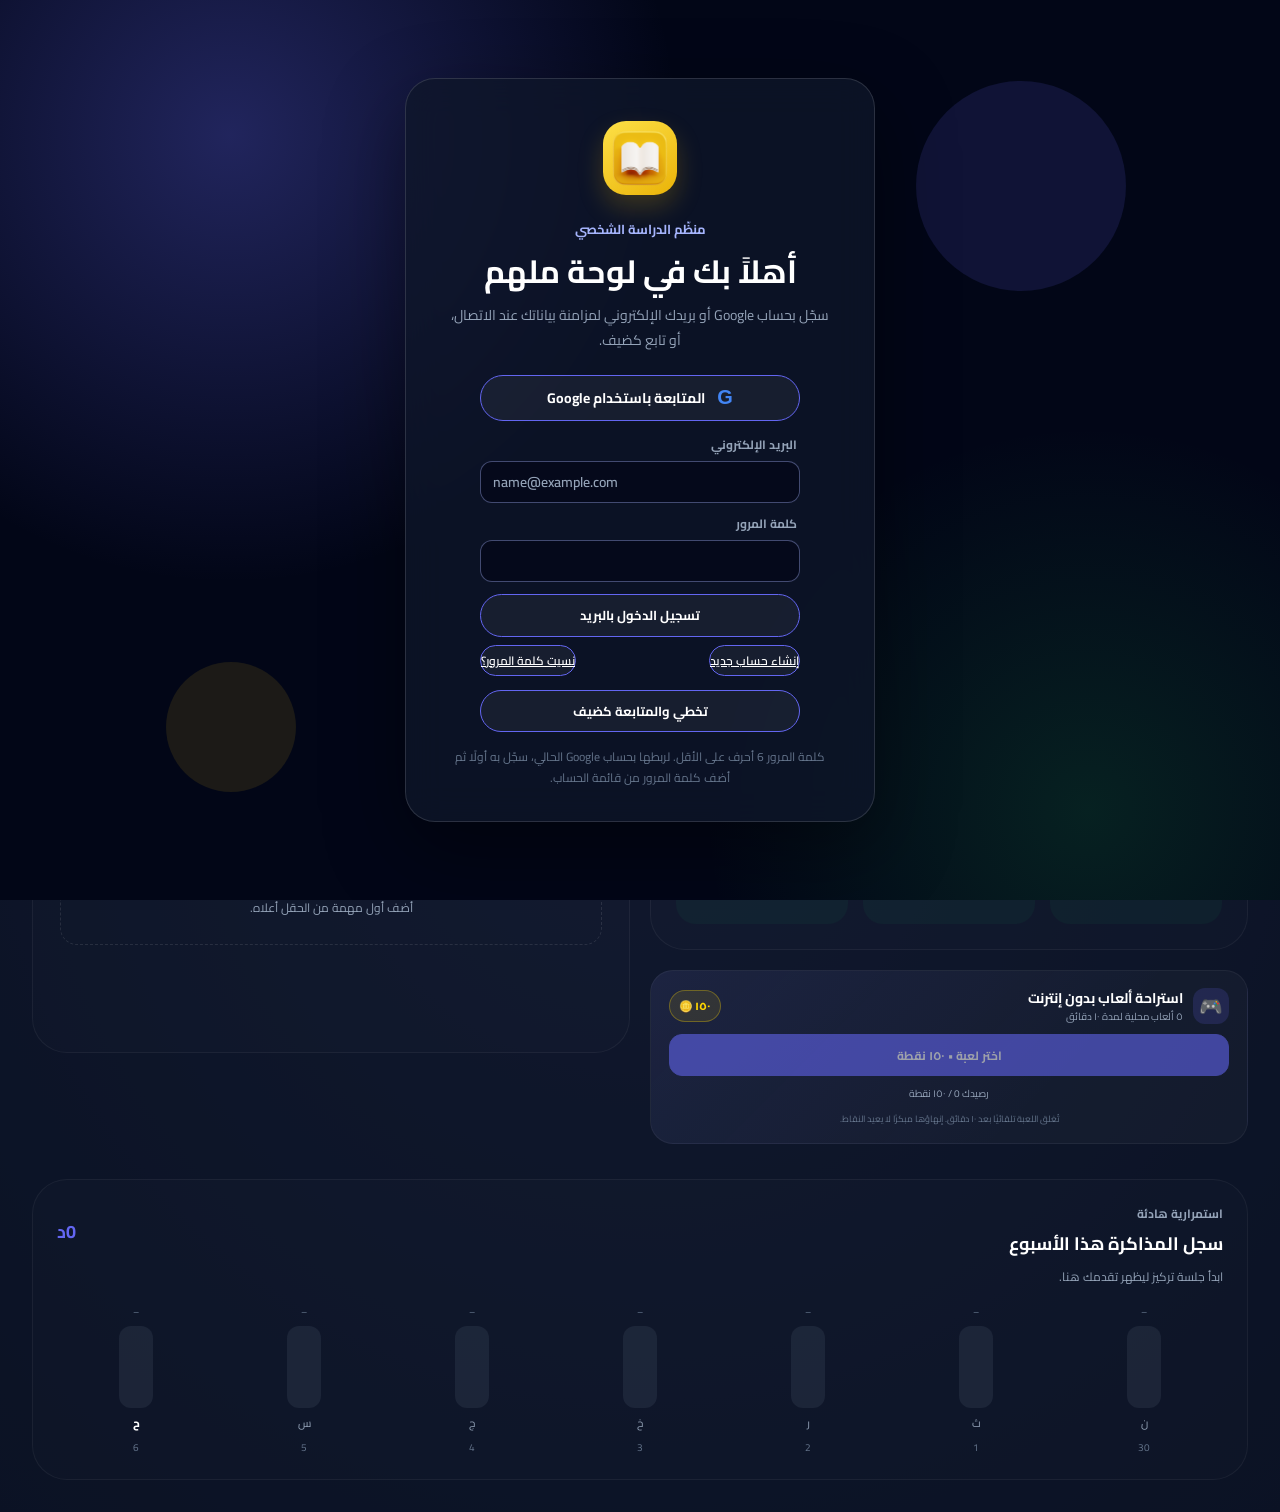
==== commit 962d0bd8: "Add files via upload" ====
--- a/index.html
+++ b/index.html
@@ -16,7 +16,7 @@
             document.documentElement.dataset.theme = 'dark';
         }
     </script>
-    <link rel="stylesheet" href="style.css?v=97">
+    <link rel="stylesheet" href="style.css?v=98">
     <link rel="stylesheet" href="fonts.css?v=7">
     <link rel="icon" type="image/png" href="gnome-books.png">
     <link rel="manifest" href="manifest.json?v=11">
@@ -39,14 +39,26 @@
             <div class="login-logo-wrap"><img src="gnome-books.png" alt="شعار الموقع" class="login-logo"></div>
             <span class="login-eyebrow">منظّم الدراسة الشخصي</span>
             <h1 id="loginTitle">أهلاً بك في لوحة ملهم</h1>
-            <p>سجّل بحساب Google لمزامنة بياناتك عند الاتصال، أو تابع كضيف. بعد فتح الموقع مرةً بالإنترنت، تعمل الأدوات المحفوظة على هذا الجهاز دون اتصال.</p>
-            <button id="googleLoginButton" class="firebase-google-button" type="button">
+            <p id="loginDescription">سجّل بحساب Google أو بريدك الإلكتروني لمزامنة بياناتك عند الاتصال، أو تابع كضيف.</p>
+            <button id="googleLoginButton" class="firebase-provider-button firebase-google-button" type="button">
                 <span class="google-mark" aria-hidden="true">G</span>
-                المتابعة باستخدام Google
-            </button>
+                <span id="googleLoginLabel">المتابعة باستخدام Google</span>
+            </button>
+            <form id="emailAuthForm" class="credential-login-form">
+                <label id="emailLabel" for="emailInput">البريد الإلكتروني</label>
+                <input id="emailInput" type="email" inputmode="email" autocomplete="username" dir="ltr" placeholder="name@example.com" required>
+                <label id="passwordLabel" for="passwordInput">كلمة المرور</label>
+                <input id="passwordInput" type="password" autocomplete="current-password" minlength="6" required>
+                <button id="emailAuthSubmitButton" class="email-auth-submit" type="submit">تسجيل الدخول بالبريد</button>
+                <div class="email-auth-links">
+                    <button id="emailAuthModeButton" type="button">إنشاء حساب جديد</button>
+                    <button id="passwordResetButton" type="button">نسيت كلمة المرور؟</button>
+                </div>
+            </form>
             <button id="continueAsGuestButton" class="guest-skip-button" type="button">تخطي والمتابعة كضيف</button>
             <p id="googleLoginError" class="login-error" role="alert" hidden></p>
-            <p class="login-note">لن نطلب كلمة مرور حساب Google أبدًا.</p>
+            <p id="loginStatus" class="login-status" role="status" aria-live="polite" hidden></p>
+            <p id="loginNote" class="login-note">كلمة المرور 6 أحرف على الأقل. لربطها بحساب Google الحالي، سجّل به أولًا ثم أضف كلمة المرور من قائمة الحساب.</p>
         </div>
     </section>
 
@@ -102,6 +114,12 @@
             </button>
             <div id="accountMenu" class="account-menu" hidden>
                 <p id="cloudSyncStatus" class="cloud-sync-status" role="status" aria-live="polite">جارٍ تحميل بيانات الحساب…</p>
+                <button type="button" id="linkEmailPasswordButton" class="link-auth-button" hidden>إضافة كلمة مرور لهذا الحساب</button>
+                <form id="linkEmailPasswordForm" class="link-auth-form" hidden>
+                    <label id="linkEmailPasswordLabel" for="linkEmailPasswordInput">كلمة مرور للحساب نفسه</label>
+                    <input id="linkEmailPasswordInput" type="password" autocomplete="new-password" minlength="6" required>
+                    <button id="linkEmailPasswordSubmit" type="submit">ربط كلمة المرور</button>
+                </form>
                 <button type="button" id="logoutButton" class="logout-button">تسجيل الخروج</button>
             </div>
         </div>
@@ -315,6 +333,6 @@
     </nav>
     <div class="focus-session-toast" id="focusSessionToast" role="status" aria-live="polite" hidden></div>
 <video id="bgTrack" playsinline autoplay loop muted style="position:fixed; width:1px; height:1px; opacity:0.01; pointer-events:none;"></video>
-    <script defer src="script.js?v=119"></script>
+    <script defer src="script.js?v=120"></script>
 </body>
 </html>
--- a/style.css
+++ b/style.css
@@ -917,6 +917,7 @@
     display: grid;
     place-items: center;
     padding: 24px;
+    overflow-y: auto;
     background:
         radial-gradient(circle at 18% 15%, color-mix(in srgb, var(--primary) 32%, transparent), transparent 28rem),
         radial-gradient(circle at 85% 90%, rgba(34, 197, 94, .14), transparent 24rem),
@@ -935,11 +936,23 @@
 .login-card > p { color: var(--text-muted); line-height: 1.8; font-size: 14px; }
 .google-login-button { min-height: 44px; display: flex; justify-content: center; margin: 28px auto 14px; }
 .google-login-button > div { display: flex; justify-content: center; }
-.firebase-google-button { display: flex; align-items: center; justify-content: center; gap: 12px; width: min(100%, 320px); min-height: 46px; margin: 28px auto 14px; padding: 0 18px; border: 1px solid rgba(255, 255, 255, .22); border-radius: 999px; background: #fff; color: #1f2937; font: 700 14px 'Cairo', sans-serif; cursor: pointer; transition: transform .2s ease, box-shadow .2s ease; }
-@media (hover: hover) and (pointer: fine) { .firebase-google-button:hover { transform: translateY(-2px); box-shadow: 0 10px 22px rgba(0, 0, 0, .25); } }
+.firebase-provider-button { display: flex; align-items: center; justify-content: center; gap: 12px; width: min(100%, 320px); min-height: 46px; margin: 10px auto; padding: 0 18px; border: 1px solid rgba(255, 255, 255, .22); border-radius: 999px; background: #fff; color: #1f2937; font: 700 14px 'Cairo', sans-serif; cursor: pointer; transition: transform .2s ease, box-shadow .2s ease; }
+.firebase-google-button { margin-top: 22px; }
+@media (hover: hover) and (pointer: fine) { .firebase-provider-button:hover { transform: translateY(-2px); box-shadow: 0 10px 22px rgba(0, 0, 0, .25); } }
 .guest-skip-button { display: block; width: min(100%, 320px); min-height: 42px; margin: 0 auto 14px; padding: 0 18px; border: 1px solid rgba(165, 180, 252, .55); border-radius: 999px; background: rgba(99, 102, 241, .12); color: #c7d2fe; font: 700 13px 'Cairo', sans-serif; cursor: pointer; transition: transform .2s ease, background .2s ease; }
 @media (hover: hover) and (pointer: fine) { .guest-skip-button:hover { transform: translateY(-2px); background: rgba(99, 102, 241, .24); } }
 .google-mark { font-family: Arial, sans-serif; font-weight: 800; font-size: 20px; color: #4285f4; }
+.credential-login-form { width: min(100%, 320px); margin: 12px auto 14px; text-align: right; }
+.credential-login-form label { display: block; margin: 9px 3px 5px; color: var(--text-muted); font-size: 12px; font-weight: 700; }
+.credential-login-form input { display: block; width: 100%; height: 42px; padding: 0 12px; border: 1px solid rgba(165, 180, 252, .38); border-radius: 12px; background: rgba(2, 6, 23, .6); color: #f8fafc; font: 600 14px 'Cairo', sans-serif; text-align: left; }
+.credential-login-form input::placeholder { color: #94a3b8; }
+.email-auth-submit { display: block; width: 100%; min-height: 43px; margin: 12px 0 8px; padding: 0 14px; border: 1px solid rgba(165, 180, 252, .52); border-radius: 12px; background: rgba(99, 102, 241, .28); color: #e0e7ff; font: 700 13px 'Cairo', sans-serif; cursor: pointer; }
+.email-auth-links { display: flex; justify-content: space-between; flex-wrap: wrap; gap: 8px; }
+.email-auth-links button { padding: 3px 0; border: 0; background: transparent; color: #c7d2fe; font: 600 12px 'Cairo', sans-serif; text-decoration: underline; cursor: pointer; }
+.email-auth-links button[hidden] { display: none !important; }
+.email-auth-links button:disabled, .email-auth-submit:disabled { opacity: .6; cursor: wait; }
+.login-status { margin: 0 0 10px; color: #86efac !important; font-size: 12px !important; }
+.login-status[hidden] { display: none !important; }
 .login-error { margin: -4px 0 12px; color: #fda4af !important; font-size: 13px !important; }
 .login-note { font-size: 12px !important; color: var(--text-darker) !important; }
 .account-control { position: fixed; z-index: 50; bottom: 24px; left: 24px; display: flex; align-items: center; gap: 8px; color: var(--text-muted); font-size: 12px; }
@@ -948,6 +961,7 @@
 .logout-button { position: fixed; right: 24px; bottom: 24px; border: 1px solid rgba(251, 113, 133, .65); border-radius: 999px; background: rgba(127, 29, 29, .28); color: #fecdd3; font: 700 12px 'Cairo', sans-serif; cursor: pointer; padding: 8px 14px; transition: background .2s ease, transform .2s ease; }
 @media (hover: hover) and (pointer: fine) { .logout-button:hover { background: rgba(127, 29, 29, .5); transform: translateY(-2px); } }
 @media (max-width: 600px) { .login-card { padding: 35px 22px 26px; border-radius: 25px; } .account-control { bottom: 16px; left: 16px; } .logout-button { right: 16px; bottom: 16px; } }
+@media (max-width: 600px) { .login-screen { place-items: start center; } .login-card { margin: 4px 0; } }
 
 /* Molham Dashboard v2: a full study workspace. */
 html, body { height: auto; min-height: 100%; overflow-x: hidden !important; overflow-y: auto !important; }
@@ -997,6 +1011,12 @@
 .account-menu[hidden] { display: none !important; }.account-menu-label { display: block; margin-bottom: 4px; color: var(--text-darker); font-size: 11px; }.account-menu strong { display: block; overflow: hidden; color: var(--text-main); font-size: 13px; text-overflow: ellipsis; white-space: nowrap; }.account-email { display: block; overflow: hidden; margin-top: 3px; color: var(--text-muted); font-size: 11px; direction: ltr; text-align: left; text-overflow: ellipsis; white-space: nowrap; }.account-menu .logout-button { position: static; width: 100%; min-width: 0 !important; margin-top: 13px; padding: 8px 12px !important; border: 1px solid rgba(251,113,133,.65) !important; background: rgba(127,29,29,.28) !important; color: #fecdd3 !important; }
 .account-settings-icon { display: block !important; width: 22px; height: 22px; fill: #f8fafc; pointer-events: none; }.account-menu .guest-login-button { width: 100%; min-width: 0 !important; padding: 8px 12px !important; border: 1px solid rgba(165,180,252,.65) !important; border-radius: 999px; background: rgba(99,102,241,.18) !important; color: #e0e7ff !important; font: 700 12px 'Cairo', sans-serif; cursor: pointer; }.account-menu .logout-button:only-child { margin-top: 0; }
 .cloud-sync-status { display: block; margin-top: 10px; font-size: 11px; color: #86efac; }.cloud-sync-status[data-state="saving"] { color: #fde68a; }.cloud-sync-status[data-state="error"] { color: #fda4af; }
+.link-auth-button { width: 100%; margin-top: 10px; padding: 8px 10px; border: 1px solid rgba(165, 180, 252, .45); border-radius: 10px; background: rgba(99, 102, 241, .16); color: #e0e7ff; font: 700 11px 'Cairo', sans-serif; cursor: pointer; }
+.link-auth-button[hidden], .link-auth-form[hidden] { display: none !important; }
+.link-auth-form { display: grid; gap: 7px; margin-top: 10px; }
+.link-auth-form label { color: var(--text-muted); font-size: 11px; }
+.link-auth-form input { width: 100%; min-width: 0; padding: 8px 9px; border: 1px solid rgba(165, 180, 252, .38); border-radius: 9px; background: rgba(2, 6, 23, .6); color: #f8fafc; font: 600 12px 'Cairo', sans-serif; }
+.link-auth-form button { padding: 7px 9px; border: 1px solid rgba(165, 180, 252, .45); border-radius: 9px; background: rgba(99, 102, 241, .2); color: #e0e7ff; font: 700 11px 'Cairo', sans-serif; cursor: pointer; }
 @media (max-width: 767px) {
     .date-tag, .mini-score { position: static; margin: 6px auto; }
 
@@ -1334,6 +1354,12 @@
     height: 44px !important;
     margin: 0 !important;
     z-index: 40 !important;
+}
+
+@media only screen and (min-width: 1025px) {
+    .glass-card > .account-control {
+        left: calc(18px + var(--date-display-width, 0px) + 12px) !important;
+    }
 }
 
 .glass-card > .account-control .account-trigger {
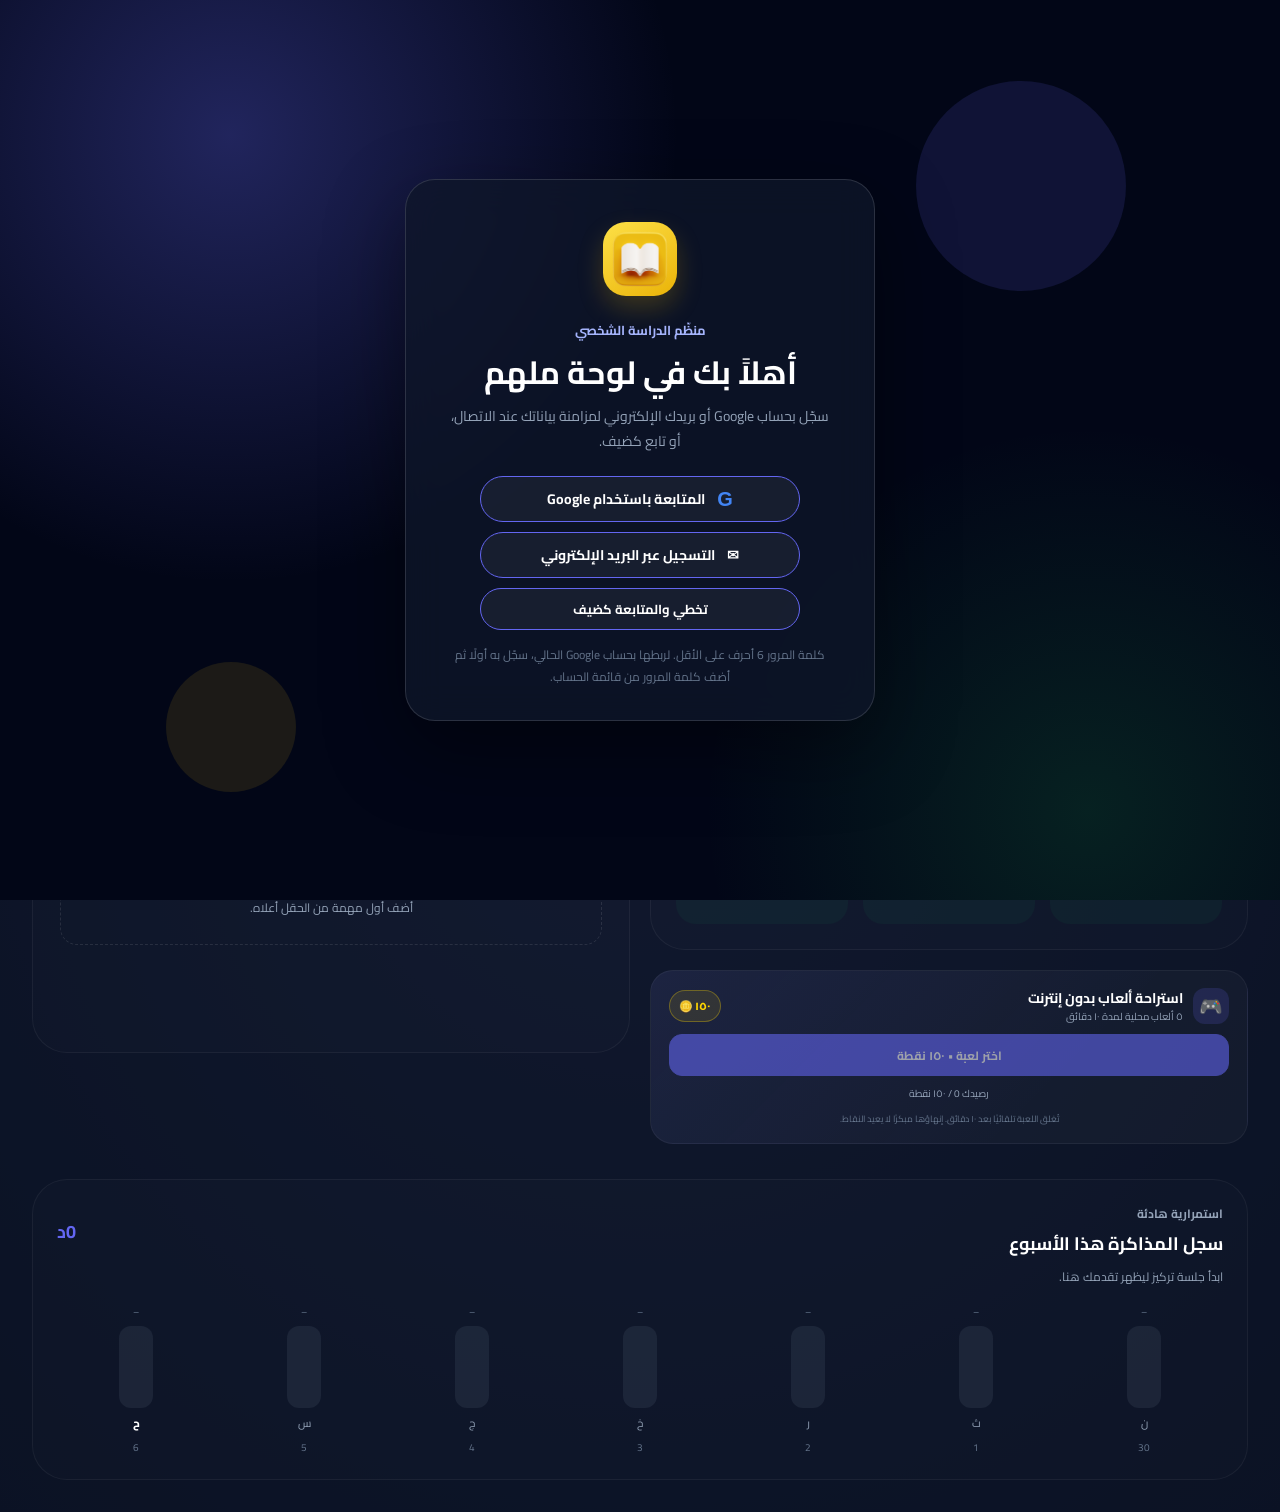
==== commit 13ea51b2: "Add files via upload" ====
--- a/index.html
+++ b/index.html
@@ -16,7 +16,7 @@
             document.documentElement.dataset.theme = 'dark';
         }
     </script>
-    <link rel="stylesheet" href="style.css?v=98">
+    <link rel="stylesheet" href="style.css?v=99">
     <link rel="stylesheet" href="fonts.css?v=7">
     <link rel="icon" type="image/png" href="gnome-books.png">
     <link rel="manifest" href="manifest.json?v=11">
@@ -44,7 +44,11 @@
                 <span class="google-mark" aria-hidden="true">G</span>
                 <span id="googleLoginLabel">المتابعة باستخدام Google</span>
             </button>
-            <form id="emailAuthForm" class="credential-login-form">
+            <button id="emailLoginOpenButton" class="firebase-provider-button email-login-open-button" type="button">
+                <span aria-hidden="true">✉</span>
+                <span id="emailLoginOpenLabel">التسجيل عبر البريد الإلكتروني</span>
+            </button>
+            <form id="emailAuthForm" class="credential-login-form" hidden>
                 <label id="emailLabel" for="emailInput">البريد الإلكتروني</label>
                 <input id="emailInput" type="email" inputmode="email" autocomplete="username" dir="ltr" placeholder="name@example.com" required>
                 <label id="passwordLabel" for="passwordInput">كلمة المرور</label>
@@ -54,6 +58,7 @@
                     <button id="emailAuthModeButton" type="button">إنشاء حساب جديد</button>
                     <button id="passwordResetButton" type="button">نسيت كلمة المرور؟</button>
                 </div>
+                <button id="emailAuthBackButton" class="email-auth-back" type="button">العودة لخيارات الدخول</button>
             </form>
             <button id="continueAsGuestButton" class="guest-skip-button" type="button">تخطي والمتابعة كضيف</button>
             <p id="googleLoginError" class="login-error" role="alert" hidden></p>
@@ -114,6 +119,9 @@
             </button>
             <div id="accountMenu" class="account-menu" hidden>
                 <p id="cloudSyncStatus" class="cloud-sync-status" role="status" aria-live="polite">جارٍ تحميل بيانات الحساب…</p>
+                <button type="button" id="changeAvatarButton" class="avatar-action-button">تغيير صورة الحساب</button>
+                <button type="button" id="resetAvatarButton" class="avatar-action-button avatar-reset-button" hidden>استعادة الصورة الأصلية</button>
+                <input id="avatarFileInput" class="avatar-file-input" type="file" accept="image/*" aria-label="اختيار صورة الحساب" hidden>
                 <button type="button" id="linkEmailPasswordButton" class="link-auth-button" hidden>إضافة كلمة مرور لهذا الحساب</button>
                 <form id="linkEmailPasswordForm" class="link-auth-form" hidden>
                     <label id="linkEmailPasswordLabel" for="linkEmailPasswordInput">كلمة مرور للحساب نفسه</label>
@@ -333,6 +341,6 @@
     </nav>
     <div class="focus-session-toast" id="focusSessionToast" role="status" aria-live="polite" hidden></div>
 <video id="bgTrack" playsinline autoplay loop muted style="position:fixed; width:1px; height:1px; opacity:0.01; pointer-events:none;"></video>
-    <script defer src="script.js?v=120"></script>
+    <script defer src="script.js?v=121"></script>
 </body>
 </html>
--- a/style.css
+++ b/style.css
@@ -938,6 +938,7 @@
 .google-login-button > div { display: flex; justify-content: center; }
 .firebase-provider-button { display: flex; align-items: center; justify-content: center; gap: 12px; width: min(100%, 320px); min-height: 46px; margin: 10px auto; padding: 0 18px; border: 1px solid rgba(255, 255, 255, .22); border-radius: 999px; background: #fff; color: #1f2937; font: 700 14px 'Cairo', sans-serif; cursor: pointer; transition: transform .2s ease, box-shadow .2s ease; }
 .firebase-google-button { margin-top: 22px; }
+.email-login-open-button { margin-top: 10px; }
 @media (hover: hover) and (pointer: fine) { .firebase-provider-button:hover { transform: translateY(-2px); box-shadow: 0 10px 22px rgba(0, 0, 0, .25); } }
 .guest-skip-button { display: block; width: min(100%, 320px); min-height: 42px; margin: 0 auto 14px; padding: 0 18px; border: 1px solid rgba(165, 180, 252, .55); border-radius: 999px; background: rgba(99, 102, 241, .12); color: #c7d2fe; font: 700 13px 'Cairo', sans-serif; cursor: pointer; transition: transform .2s ease, background .2s ease; }
 @media (hover: hover) and (pointer: fine) { .guest-skip-button:hover { transform: translateY(-2px); background: rgba(99, 102, 241, .24); } }
@@ -947,8 +948,9 @@
 .credential-login-form input { display: block; width: 100%; height: 42px; padding: 0 12px; border: 1px solid rgba(165, 180, 252, .38); border-radius: 12px; background: rgba(2, 6, 23, .6); color: #f8fafc; font: 600 14px 'Cairo', sans-serif; text-align: left; }
 .credential-login-form input::placeholder { color: #94a3b8; }
 .email-auth-submit { display: block; width: 100%; min-height: 43px; margin: 12px 0 8px; padding: 0 14px; border: 1px solid rgba(165, 180, 252, .52); border-radius: 12px; background: rgba(99, 102, 241, .28); color: #e0e7ff; font: 700 13px 'Cairo', sans-serif; cursor: pointer; }
-.email-auth-links { display: flex; justify-content: space-between; flex-wrap: wrap; gap: 8px; }
-.email-auth-links button { padding: 3px 0; border: 0; background: transparent; color: #c7d2fe; font: 600 12px 'Cairo', sans-serif; text-decoration: underline; cursor: pointer; }
+.email-auth-links { display: grid; grid-template-columns: repeat(2, minmax(0, 1fr)); gap: 8px; margin-top: 9px; }
+.email-auth-links button { min-width: 0; min-height: 42px; padding: 7px 9px; border: 1px solid rgba(165, 180, 252, .4) !important; border-radius: 12px !important; background: rgba(99, 102, 241, .13) !important; color: #c7d2fe !important; font: 700 12px/1.4 'Cairo', sans-serif; text-decoration: none; white-space: normal; cursor: pointer; }
+.email-auth-back { display: flex; align-items: center; justify-content: center; width: 100%; min-height: 42px; margin: 9px auto 0; padding: 7px 12px; border: 1px solid rgba(165, 180, 252, .32) !important; border-radius: 12px !important; background: rgba(255, 255, 255, .045) !important; color: var(--text-muted) !important; font: 700 12px/1.4 'Cairo', sans-serif; text-decoration: none; cursor: pointer; }
 .email-auth-links button[hidden] { display: none !important; }
 .email-auth-links button:disabled, .email-auth-submit:disabled { opacity: .6; cursor: wait; }
 .login-status { margin: 0 0 10px; color: #86efac !important; font-size: 12px !important; }
@@ -1008,7 +1010,7 @@
 @media (hover: hover) and (pointer: fine) { .account-trigger:hover { transform: translateY(-2px); border-color: var(--primary) !important; box-shadow: 0 0 18px var(--primary-glow); } }
 .account-avatar { display: block; width: 100%; height: 100%; border: 0; }
 .account-menu { position: absolute; top: 52px; left: 0; width: 225px; padding: 15px; border: 1px solid var(--glass-border); border-radius: 17px; background: rgba(15,23,42,.96); box-shadow: 0 16px 42px rgba(0,0,0,.35); backdrop-filter: blur(16px); text-align: start; }
-.account-menu[hidden] { display: none !important; }.account-menu-label { display: block; margin-bottom: 4px; color: var(--text-darker); font-size: 11px; }.account-menu strong { display: block; overflow: hidden; color: var(--text-main); font-size: 13px; text-overflow: ellipsis; white-space: nowrap; }.account-email { display: block; overflow: hidden; margin-top: 3px; color: var(--text-muted); font-size: 11px; direction: ltr; text-align: left; text-overflow: ellipsis; white-space: nowrap; }.account-menu .logout-button { position: static; width: 100%; min-width: 0 !important; margin-top: 13px; padding: 8px 12px !important; border: 1px solid rgba(251,113,133,.65) !important; background: rgba(127,29,29,.28) !important; color: #fecdd3 !important; }
+.account-menu[hidden] { display: none !important; }.account-menu-label { display: block; margin-bottom: 4px; color: var(--text-darker); font-size: 11px; }.account-menu strong { display: block; overflow: hidden; color: var(--text-main); font-size: 13px; text-overflow: ellipsis; white-space: nowrap; }.account-email { display: block; overflow: hidden; margin-top: 3px; color: var(--text-muted); font-size: 11px; direction: ltr; text-align: left; text-overflow: ellipsis; white-space: nowrap; }.account-menu .logout-button { position: static; width: 100%; min-width: 0 !important; min-height: 40px; box-sizing: border-box; margin-top: 13px; padding: 8px 12px !important; border: 1px solid rgba(251,113,133,.65) !important; background: rgba(127,29,29,.28) !important; color: #fecdd3 !important; }
 .account-settings-icon { display: block !important; width: 22px; height: 22px; fill: #f8fafc; pointer-events: none; }.account-menu .guest-login-button { width: 100%; min-width: 0 !important; padding: 8px 12px !important; border: 1px solid rgba(165,180,252,.65) !important; border-radius: 999px; background: rgba(99,102,241,.18) !important; color: #e0e7ff !important; font: 700 12px 'Cairo', sans-serif; cursor: pointer; }.account-menu .logout-button:only-child { margin-top: 0; }
 .cloud-sync-status { display: block; margin-top: 10px; font-size: 11px; color: #86efac; }.cloud-sync-status[data-state="saving"] { color: #fde68a; }.cloud-sync-status[data-state="error"] { color: #fda4af; }
 .link-auth-button { width: 100%; margin-top: 10px; padding: 8px 10px; border: 1px solid rgba(165, 180, 252, .45); border-radius: 10px; background: rgba(99, 102, 241, .16); color: #e0e7ff; font: 700 11px 'Cairo', sans-serif; cursor: pointer; }
@@ -1017,6 +1019,10 @@
 .link-auth-form label { color: var(--text-muted); font-size: 11px; }
 .link-auth-form input { width: 100%; min-width: 0; padding: 8px 9px; border: 1px solid rgba(165, 180, 252, .38); border-radius: 9px; background: rgba(2, 6, 23, .6); color: #f8fafc; font: 600 12px 'Cairo', sans-serif; }
 .link-auth-form button { padding: 7px 9px; border: 1px solid rgba(165, 180, 252, .45); border-radius: 9px; background: rgba(99, 102, 241, .2); color: #e0e7ff; font: 700 11px 'Cairo', sans-serif; cursor: pointer; }
+.account-menu .avatar-action-button { display: flex; align-items: center; justify-content: center; width: 100%; min-width: 0 !important; min-height: 40px; box-sizing: border-box; margin: 9px 0 0; padding: 8px 12px; border: 1px solid rgba(165, 180, 252, .55) !important; border-radius: 50px !important; background: rgba(99, 102, 241, .14) !important; color: #e0e7ff !important; font: 700 12px/1.4 'Cairo', sans-serif; white-space: normal; cursor: pointer; }
+.account-menu .avatar-action-button:disabled { opacity: .6; cursor: wait; }
+.account-menu .avatar-action-button[hidden] { display: none !important; }
+.account-menu .avatar-reset-button { background: rgba(255, 255, 255, .045) !important; color: var(--text-muted) !important; }
 @media (max-width: 767px) {
     .date-tag, .mini-score { position: static; margin: 6px auto; }
 
@@ -1227,6 +1233,9 @@
     object-fit: cover;
     border-radius: inherit;
 }
+
+.account-avatar-default { object-fit: cover; transform: scale(1.3); }
+.account-avatar-custom { object-fit: cover; transform: none; }
 
 @media only screen and (max-width: 1024px) {
     .glass-card > .account-control {
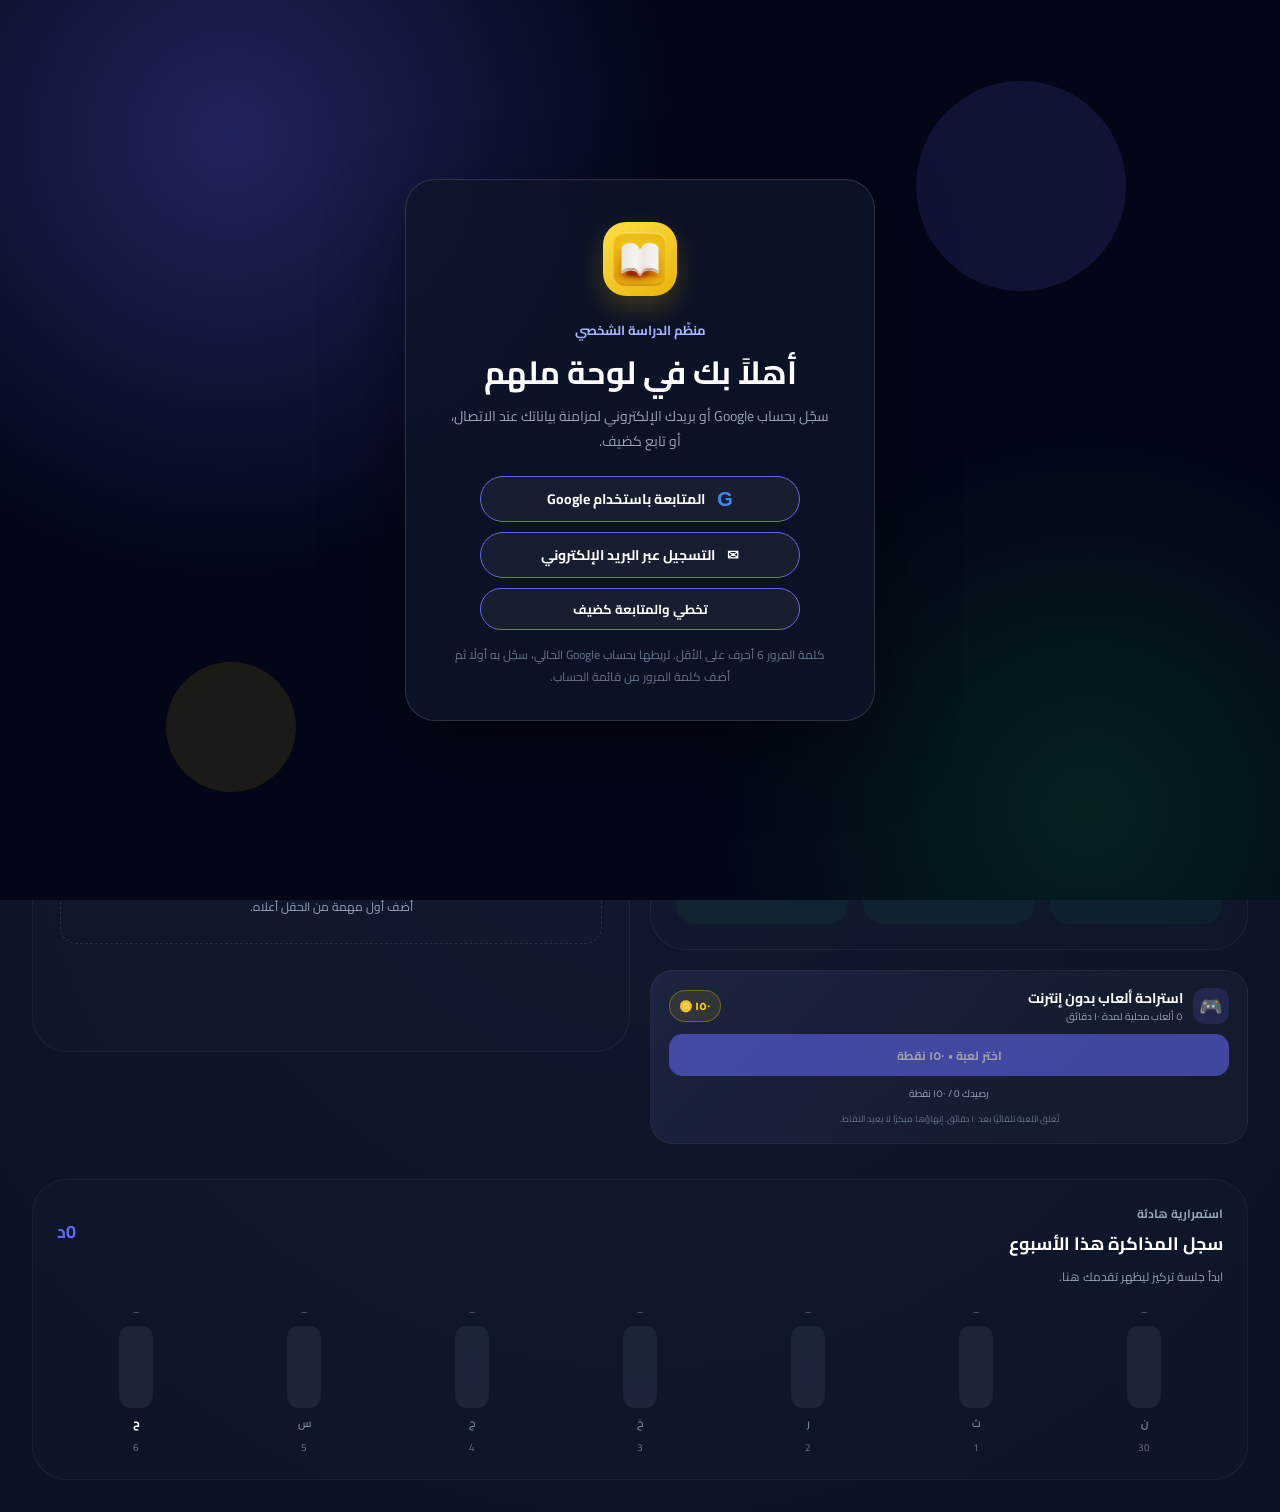
==== commit 7287f10b: "Add files via upload" ====
--- a/index.html
+++ b/index.html
@@ -341,6 +341,6 @@
     </nav>
     <div class="focus-session-toast" id="focusSessionToast" role="status" aria-live="polite" hidden></div>
 <video id="bgTrack" playsinline autoplay loop muted style="position:fixed; width:1px; height:1px; opacity:0.01; pointer-events:none;"></video>
-    <script defer src="script.js?v=121"></script>
+    <script defer src="script.js?v=129"></script>
 </body>
 </html>
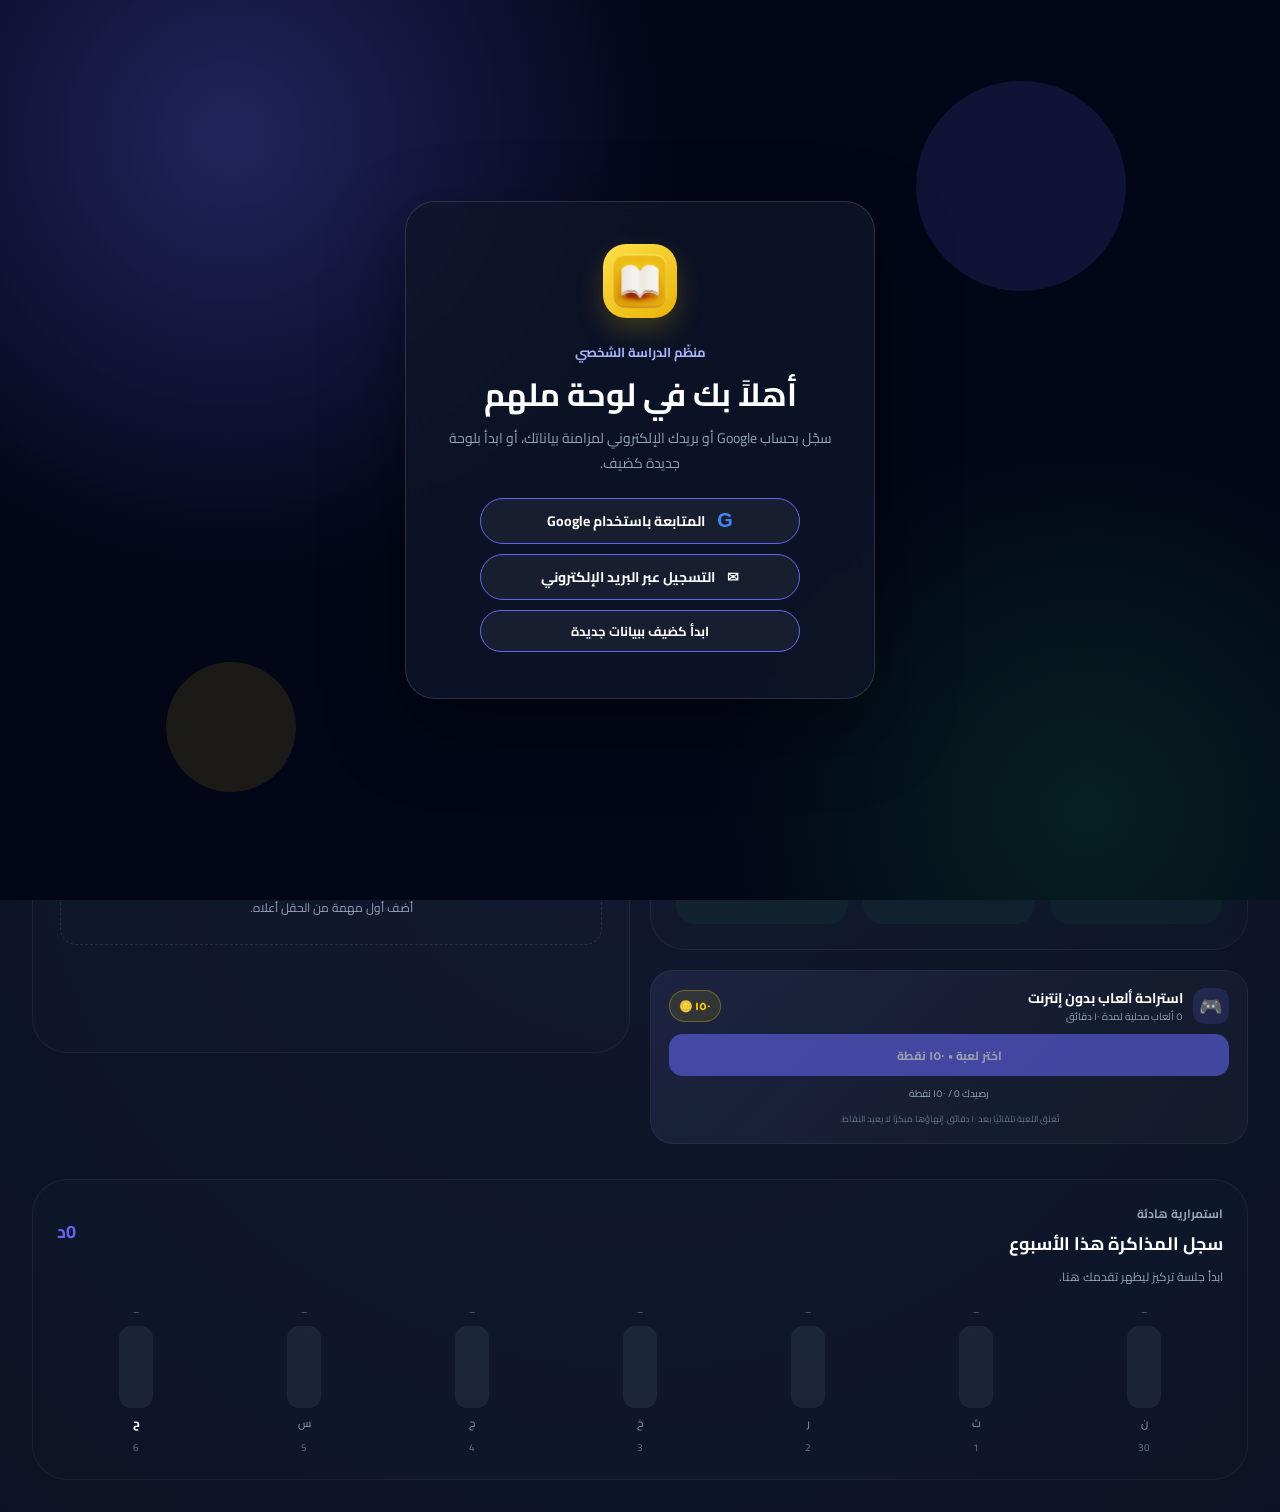
==== commit 00bc81df: "Add files via upload" ====
--- a/index.html
+++ b/index.html
@@ -16,7 +16,7 @@
             document.documentElement.dataset.theme = 'dark';
         }
     </script>
-    <link rel="stylesheet" href="style.css?v=99">
+    <link rel="stylesheet" href="style.css?v=100">
     <link rel="stylesheet" href="fonts.css?v=7">
     <link rel="icon" type="image/png" href="gnome-books.png">
     <link rel="manifest" href="manifest.json?v=11">
@@ -39,7 +39,7 @@
             <div class="login-logo-wrap"><img src="gnome-books.png" alt="شعار الموقع" class="login-logo"></div>
             <span class="login-eyebrow">منظّم الدراسة الشخصي</span>
             <h1 id="loginTitle">أهلاً بك في لوحة ملهم</h1>
-            <p id="loginDescription">سجّل بحساب Google أو بريدك الإلكتروني لمزامنة بياناتك عند الاتصال، أو تابع كضيف.</p>
+            <p id="loginDescription">سجّل بحساب Google أو بريدك الإلكتروني لمزامنة بياناتك، أو ابدأ بلوحة جديدة كضيف.</p>
             <button id="googleLoginButton" class="firebase-provider-button firebase-google-button" type="button">
                 <span class="google-mark" aria-hidden="true">G</span>
                 <span id="googleLoginLabel">المتابعة باستخدام Google</span>
@@ -60,10 +60,33 @@
                 </div>
                 <button id="emailAuthBackButton" class="email-auth-back" type="button">العودة لخيارات الدخول</button>
             </form>
-            <button id="continueAsGuestButton" class="guest-skip-button" type="button">تخطي والمتابعة كضيف</button>
+            <form id="passwordRecoveryRequestForm" class="credential-login-form recovery-form" hidden>
+                <p id="passwordRecoveryRequestHint" class="recovery-hint">أدخل البريد المسجل في حسابك لإرسال رمز استعادة كلمة المرور.</p>
+                <label id="passwordRecoveryEmailLabel" for="passwordRecoveryEmailInput">البريد الإلكتروني للحساب</label>
+                <input id="passwordRecoveryEmailInput" type="email" inputmode="email" autocomplete="email" dir="ltr" placeholder="name@example.com" required>
+                <button id="passwordRecoverySendButton" class="email-auth-submit" type="submit">إرسال رمز التحقق</button>
+                <button id="passwordRecoveryRequestBackButton" class="email-auth-back" type="button">العودة لتسجيل الدخول</button>
+            </form>
+            <form id="passwordRecoveryCodeForm" class="credential-login-form recovery-form" hidden>
+                <p id="passwordRecoveryCodeHint" class="recovery-hint">أدخل رمز التحقق وكلمة المرور الجديدة.</p>
+                <label id="passwordRecoveryCodeEmailLabel" for="passwordRecoveryCodeEmail">البريد الذي أرسلنا إليه الرمز</label>
+                <input id="passwordRecoveryCodeEmail" type="email" autocomplete="email" dir="ltr" readonly required>
+                <label id="passwordRecoveryCodeLabel" for="passwordRecoveryCodeInput">رمز التحقق</label>
+                <input id="passwordRecoveryCodeInput" type="text" inputmode="numeric" autocomplete="one-time-code" pattern="[0-9]{6}" maxlength="6" dir="ltr" placeholder="123456" required>
+                <label id="passwordRecoveryNewPasswordLabel" for="passwordRecoveryNewPassword">كلمة المرور الجديدة</label>
+                <input id="passwordRecoveryNewPassword" type="password" autocomplete="new-password" minlength="6" required>
+                <label id="passwordRecoveryConfirmPasswordLabel" for="passwordRecoveryConfirmPassword">تأكيد كلمة المرور الجديدة</label>
+                <input id="passwordRecoveryConfirmPassword" type="password" autocomplete="new-password" minlength="6" required>
+                <button id="passwordRecoveryCompleteButton" class="email-auth-submit" type="submit">تغيير كلمة المرور</button>
+                <div class="email-auth-links recovery-links">
+                    <button id="passwordRecoveryResendButton" type="button">إرسال الرمز مرة أخرى</button>
+                    <button id="passwordRecoveryChangeEmailButton" type="button">تغيير البريد</button>
+                </div>
+            </form>
+            <button id="continueAsGuestButton" class="guest-skip-button" type="button">ابدأ كضيف ببيانات جديدة</button>
             <p id="googleLoginError" class="login-error" role="alert" hidden></p>
             <p id="loginStatus" class="login-status" role="status" aria-live="polite" hidden></p>
-            <p id="loginNote" class="login-note">كلمة المرور 6 أحرف على الأقل. لربطها بحساب Google الحالي، سجّل به أولًا ثم أضف كلمة المرور من قائمة الحساب.</p>
+            <p id="loginNote" class="login-note">استخدم بريدًا حقيقيًا لاستعادة كلمة المرور. إذا كان بريدك الحالي لا يستقبل الرسائل، سجّل الدخول وغيّره من إعدادات الحساب.</p>
         </div>
     </section>
 
@@ -128,6 +151,12 @@
                     <input id="linkEmailPasswordInput" type="password" autocomplete="new-password" minlength="6" required>
                     <button id="linkEmailPasswordSubmit" type="submit">ربط كلمة المرور</button>
                 </form>
+                <button type="button" id="changeLoginEmailButton" class="link-auth-button"></button>
+                <form id="changeLoginEmailForm" class="link-auth-form" hidden>
+                    <label id="changeLoginEmailLabel" for="changeLoginEmailInput">البريد الحقيقي للدخول واستعادة كلمة المرور</label>
+                    <input id="changeLoginEmailInput" type="email" inputmode="email" autocomplete="email" dir="ltr" placeholder="name@example.com" required>
+                    <button id="changeLoginEmailSubmit" type="submit">إرسال رابط التأكيد</button>
+                </form>
                 <button type="button" id="logoutButton" class="logout-button">تسجيل الخروج</button>
             </div>
         </div>
@@ -341,6 +370,6 @@
     </nav>
     <div class="focus-session-toast" id="focusSessionToast" role="status" aria-live="polite" hidden></div>
 <video id="bgTrack" playsinline autoplay loop muted style="position:fixed; width:1px; height:1px; opacity:0.01; pointer-events:none;"></video>
-    <script defer src="script.js?v=129"></script>
+    <script defer src="script.js?v=133"></script>
 </body>
 </html>
--- a/style.css
+++ b/style.css
@@ -955,6 +955,9 @@
 .email-auth-links button:disabled, .email-auth-submit:disabled { opacity: .6; cursor: wait; }
 .login-status { margin: 0 0 10px; color: #86efac !important; font-size: 12px !important; }
 .login-status[hidden] { display: none !important; }
+.recovery-hint { margin: 4px 2px 12px; color: var(--text-muted); font-size: 12px; line-height: 1.8; }
+.recovery-form input[readonly] { color: #cbd5e1; opacity: .82; }
+.recovery-links { grid-template-columns: repeat(2, minmax(0, 1fr)); }
 .login-error { margin: -4px 0 12px; color: #fda4af !important; font-size: 13px !important; }
 .login-note { font-size: 12px !important; color: var(--text-darker) !important; }
 .account-control { position: fixed; z-index: 50; bottom: 24px; left: 24px; display: flex; align-items: center; gap: 8px; color: var(--text-muted); font-size: 12px; }
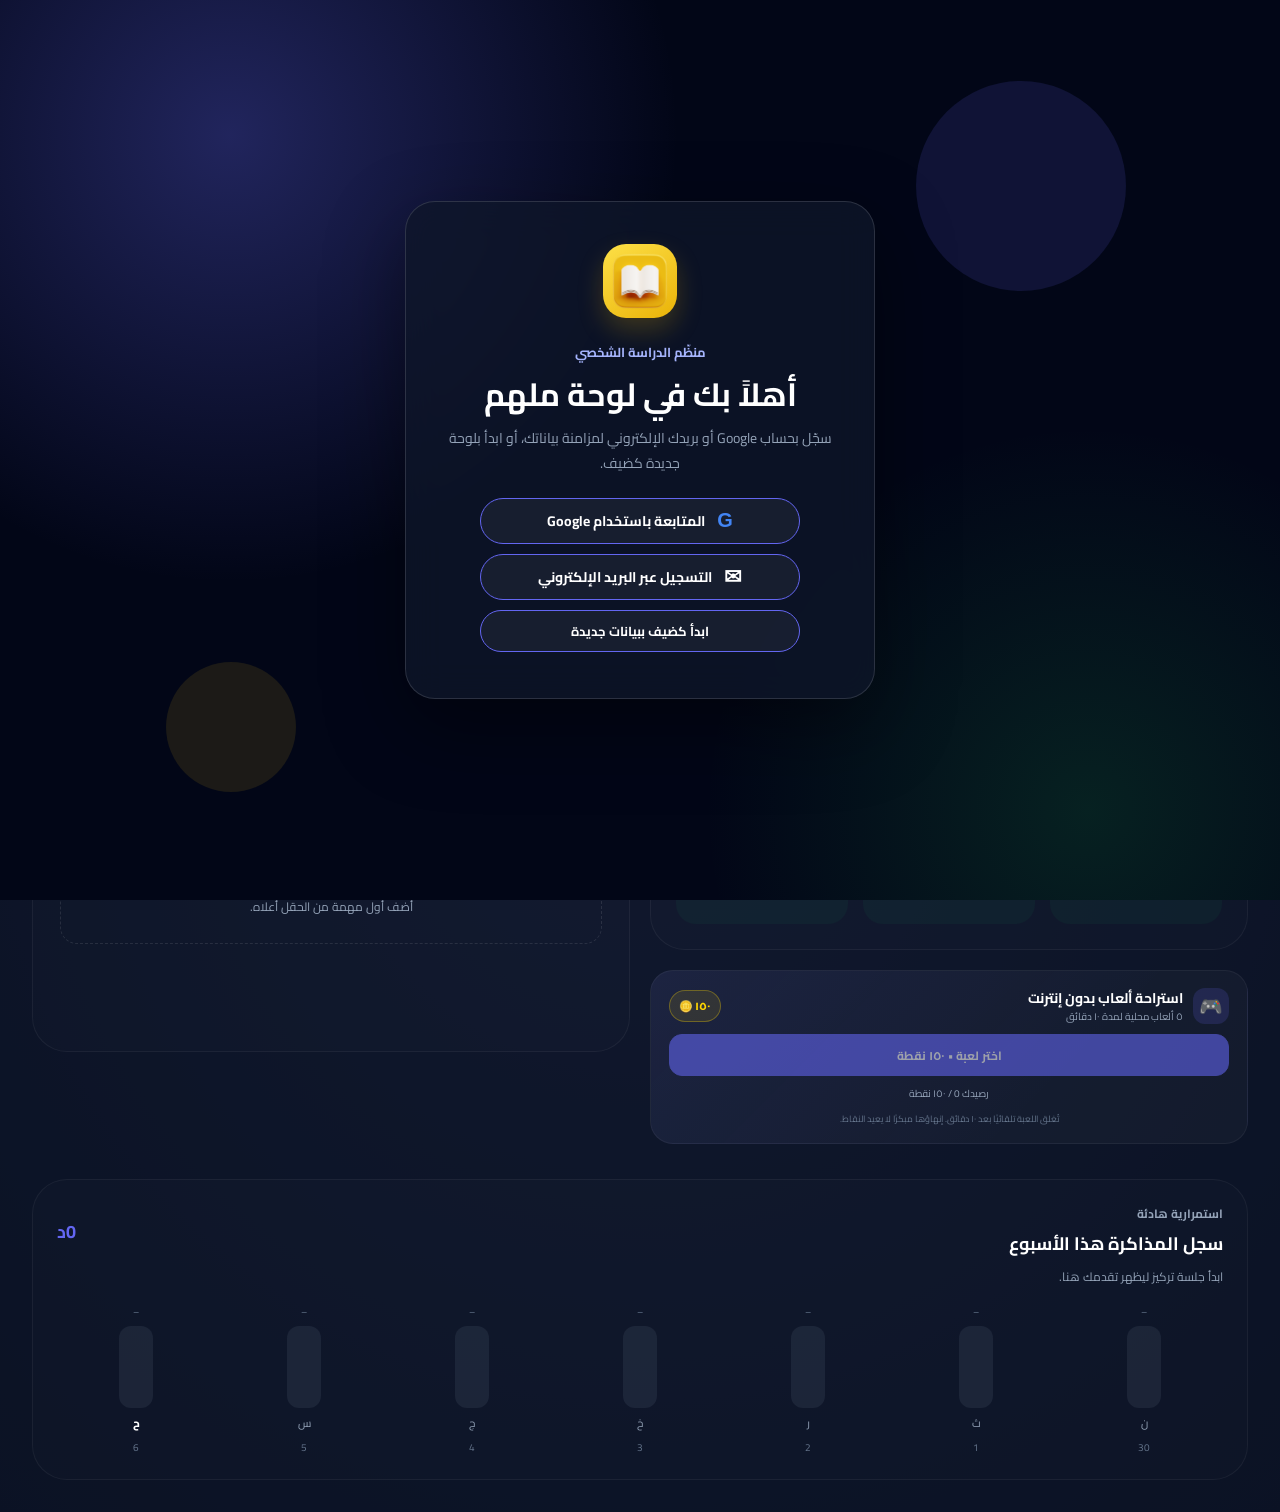
==== commit b5a0fcf1: "Add files via upload" ====
--- a/index.html
+++ b/index.html
@@ -16,8 +16,8 @@
             document.documentElement.dataset.theme = 'dark';
         }
     </script>
-    <link rel="stylesheet" href="style.css?v=100">
-    <link rel="stylesheet" href="fonts.css?v=7">
+    <link rel="stylesheet" href="style.css?v=101">
+    <link rel="stylesheet" href="fonts.css?v=12">
     <link rel="icon" type="image/png" href="gnome-books.png">
     <link rel="manifest" href="manifest.json?v=11">
     <link rel="canonical" href="https://mlhmmmdwh505-sys.github.io/molham/">
@@ -45,7 +45,7 @@
                 <span id="googleLoginLabel">المتابعة باستخدام Google</span>
             </button>
             <button id="emailLoginOpenButton" class="firebase-provider-button email-login-open-button" type="button">
-                <span aria-hidden="true">✉</span>
+                <span class="email-provider-icon" aria-hidden="true">✉</span>
                 <span id="emailLoginOpenLabel">التسجيل عبر البريد الإلكتروني</span>
             </button>
             <form id="emailAuthForm" class="credential-login-form" hidden>
@@ -53,6 +53,7 @@
                 <input id="emailInput" type="email" inputmode="email" autocomplete="username" dir="ltr" placeholder="name@example.com" required>
                 <label id="passwordLabel" for="passwordInput">كلمة المرور</label>
                 <input id="passwordInput" type="password" autocomplete="current-password" minlength="6" required>
+                <p id="emailSignupHint" class="recovery-hint" hidden>استخدم بريدًا حقيقيًا تستطيع فتحه. سنرسل إليه رابط تأكيد، ولن يكتمل إنشاء الحساب قبل فتحه.</p>
                 <button id="emailAuthSubmitButton" class="email-auth-submit" type="submit">تسجيل الدخول بالبريد</button>
                 <div class="email-auth-links">
                     <button id="emailAuthModeButton" type="button">إنشاء حساب جديد</button>
@@ -61,28 +62,23 @@
                 <button id="emailAuthBackButton" class="email-auth-back" type="button">العودة لخيارات الدخول</button>
             </form>
             <form id="passwordRecoveryRequestForm" class="credential-login-form recovery-form" hidden>
-                <p id="passwordRecoveryRequestHint" class="recovery-hint">أدخل البريد المسجل في حسابك لإرسال رمز استعادة كلمة المرور.</p>
+                <p id="passwordRecoveryRequestHint" class="recovery-hint">لا يشترط أن يكون البريد Gmail؛ ينفع أي بريد حقيقي تقدر تفتحه. رابط الاستعادة يذهب إلى البريد المرتبط بالحساب. لاستخدام بريد آخر، غيّر بريد الدخول وأكّده أولًا من إعدادات الحساب. تأكد من صحة البريد؛ نحن غير مسؤولين عن إدخال بريد خاطئ.</p>
                 <label id="passwordRecoveryEmailLabel" for="passwordRecoveryEmailInput">البريد الإلكتروني للحساب</label>
                 <input id="passwordRecoveryEmailInput" type="email" inputmode="email" autocomplete="email" dir="ltr" placeholder="name@example.com" required>
-                <button id="passwordRecoverySendButton" class="email-auth-submit" type="submit">إرسال رمز التحقق</button>
+                <button id="passwordRecoverySendButton" class="email-auth-submit" type="submit">إرسال رابط تغيير كلمة المرور</button>
                 <button id="passwordRecoveryRequestBackButton" class="email-auth-back" type="button">العودة لتسجيل الدخول</button>
             </form>
-            <form id="passwordRecoveryCodeForm" class="credential-login-form recovery-form" hidden>
-                <p id="passwordRecoveryCodeHint" class="recovery-hint">أدخل رمز التحقق وكلمة المرور الجديدة.</p>
-                <label id="passwordRecoveryCodeEmailLabel" for="passwordRecoveryCodeEmail">البريد الذي أرسلنا إليه الرمز</label>
-                <input id="passwordRecoveryCodeEmail" type="email" autocomplete="email" dir="ltr" readonly required>
-                <label id="passwordRecoveryCodeLabel" for="passwordRecoveryCodeInput">رمز التحقق</label>
-                <input id="passwordRecoveryCodeInput" type="text" inputmode="numeric" autocomplete="one-time-code" pattern="[0-9]{6}" maxlength="6" dir="ltr" placeholder="123456" required>
-                <label id="passwordRecoveryNewPasswordLabel" for="passwordRecoveryNewPassword">كلمة المرور الجديدة</label>
-                <input id="passwordRecoveryNewPassword" type="password" autocomplete="new-password" minlength="6" required>
-                <label id="passwordRecoveryConfirmPasswordLabel" for="passwordRecoveryConfirmPassword">تأكيد كلمة المرور الجديدة</label>
-                <input id="passwordRecoveryConfirmPassword" type="password" autocomplete="new-password" minlength="6" required>
-                <button id="passwordRecoveryCompleteButton" class="email-auth-submit" type="submit">تغيير كلمة المرور</button>
-                <div class="email-auth-links recovery-links">
-                    <button id="passwordRecoveryResendButton" type="button">إرسال الرمز مرة أخرى</button>
-                    <button id="passwordRecoveryChangeEmailButton" type="button">تغيير البريد</button>
-                </div>
-            </form>
+            <section id="emailVerificationPanel" class="email-verification-panel" hidden>
+                <p id="emailVerificationMessage" class="recovery-hint"></p>
+                <button id="emailVerificationResendButton" class="email-auth-submit" type="button">إعادة إرسال رابط التأكيد</button>
+                <form id="emailVerificationChangeForm" class="credential-login-form">
+                    <label id="emailVerificationChangeLabel" for="emailVerificationChangeInput">لو البريد خطأ، أدخل بريدًا حقيقيًا بدلًا منه</label>
+                    <input id="emailVerificationChangeInput" type="email" inputmode="email" autocomplete="email" dir="ltr" placeholder="name@example.com" required>
+                    <button id="emailVerificationChangeSubmit" class="email-auth-submit" type="submit">إرسال رابط التأكيد للبريد الجديد</button>
+                </form>
+                <button id="emailVerificationCheckButton" class="email-auth-submit" type="button">أكدت البريد، تحقق الآن</button>
+                <button id="emailVerificationBackButton" class="email-auth-back" type="button">العودة لتسجيل الدخول</button>
+            </section>
             <button id="continueAsGuestButton" class="guest-skip-button" type="button">ابدأ كضيف ببيانات جديدة</button>
             <p id="googleLoginError" class="login-error" role="alert" hidden></p>
             <p id="loginStatus" class="login-status" role="status" aria-live="polite" hidden></p>
@@ -370,6 +366,6 @@
     </nav>
     <div class="focus-session-toast" id="focusSessionToast" role="status" aria-live="polite" hidden></div>
 <video id="bgTrack" playsinline autoplay loop muted style="position:fixed; width:1px; height:1px; opacity:0.01; pointer-events:none;"></video>
-    <script defer src="script.js?v=133"></script>
+    <script defer src="script.js?v=136"></script>
 </body>
 </html>
--- a/style.css
+++ b/style.css
@@ -939,6 +939,7 @@
 .firebase-provider-button { display: flex; align-items: center; justify-content: center; gap: 12px; width: min(100%, 320px); min-height: 46px; margin: 10px auto; padding: 0 18px; border: 1px solid rgba(255, 255, 255, .22); border-radius: 999px; background: #fff; color: #1f2937; font: 700 14px 'Cairo', sans-serif; cursor: pointer; transition: transform .2s ease, box-shadow .2s ease; }
 .firebase-google-button { margin-top: 22px; }
 .email-login-open-button { margin-top: 10px; }
+.email-provider-icon { display: inline-flex; align-items: center; justify-content: center; font-size: 21px; line-height: 1; }
 @media (hover: hover) and (pointer: fine) { .firebase-provider-button:hover { transform: translateY(-2px); box-shadow: 0 10px 22px rgba(0, 0, 0, .25); } }
 .guest-skip-button { display: block; width: min(100%, 320px); min-height: 42px; margin: 0 auto 14px; padding: 0 18px; border: 1px solid rgba(165, 180, 252, .55); border-radius: 999px; background: rgba(99, 102, 241, .12); color: #c7d2fe; font: 700 13px 'Cairo', sans-serif; cursor: pointer; transition: transform .2s ease, background .2s ease; }
 @media (hover: hover) and (pointer: fine) { .guest-skip-button:hover { transform: translateY(-2px); background: rgba(99, 102, 241, .24); } }
@@ -956,8 +957,8 @@
 .login-status { margin: 0 0 10px; color: #86efac !important; font-size: 12px !important; }
 .login-status[hidden] { display: none !important; }
 .recovery-hint { margin: 4px 2px 12px; color: var(--text-muted); font-size: 12px; line-height: 1.8; }
+.email-verification-panel { width: min(100%, 340px); margin: 12px auto 14px; }
 .recovery-form input[readonly] { color: #cbd5e1; opacity: .82; }
-.recovery-links { grid-template-columns: repeat(2, minmax(0, 1fr)); }
 .login-error { margin: -4px 0 12px; color: #fda4af !important; font-size: 13px !important; }
 .login-note { font-size: 12px !important; color: var(--text-darker) !important; }
 .account-control { position: fixed; z-index: 50; bottom: 24px; left: 24px; display: flex; align-items: center; gap: 8px; color: var(--text-muted); font-size: 12px; }
--- a/fonts.css
+++ b/fonts.css
@@ -4,14 +4,6 @@
     font-weight: 400;
     font-display: swap;
     src: url('./Elgharib-KFGQPCHafsV3-Taweel.ttf') format('truetype');
-}
-
-@font-face {
-    font-family: 'LPMQ-Misbah';
-    font-style: normal;
-    font-weight: 400;
-    font-display: swap;
-    src: url('./Elgharib-LPMQ Misbah-Taweel.ttf') format('truetype');
 }
 
 @font-face {
@@ -63,23 +55,6 @@
 }
 
 @font-face {
-    font-family: 'Amiri Quran';
-    font-style: normal;
-    font-weight: 400;
-    font-display: swap;
-    src: url('./amiri-quran-400.ttf') format('truetype');
-}
-
-@font-face {
-    font-family: 'Amiri Quran Annotation Marks';
-    font-style: normal;
-    font-weight: 400;
-    font-display: swap;
-    src: url('./amiri-quran-400.ttf') format('truetype');
-    unicode-range: U+06E2, U+06ED;
-}
-
-@font-face {
     font-family: 'Orbitron';
     font-style: normal;
     font-weight: 700;
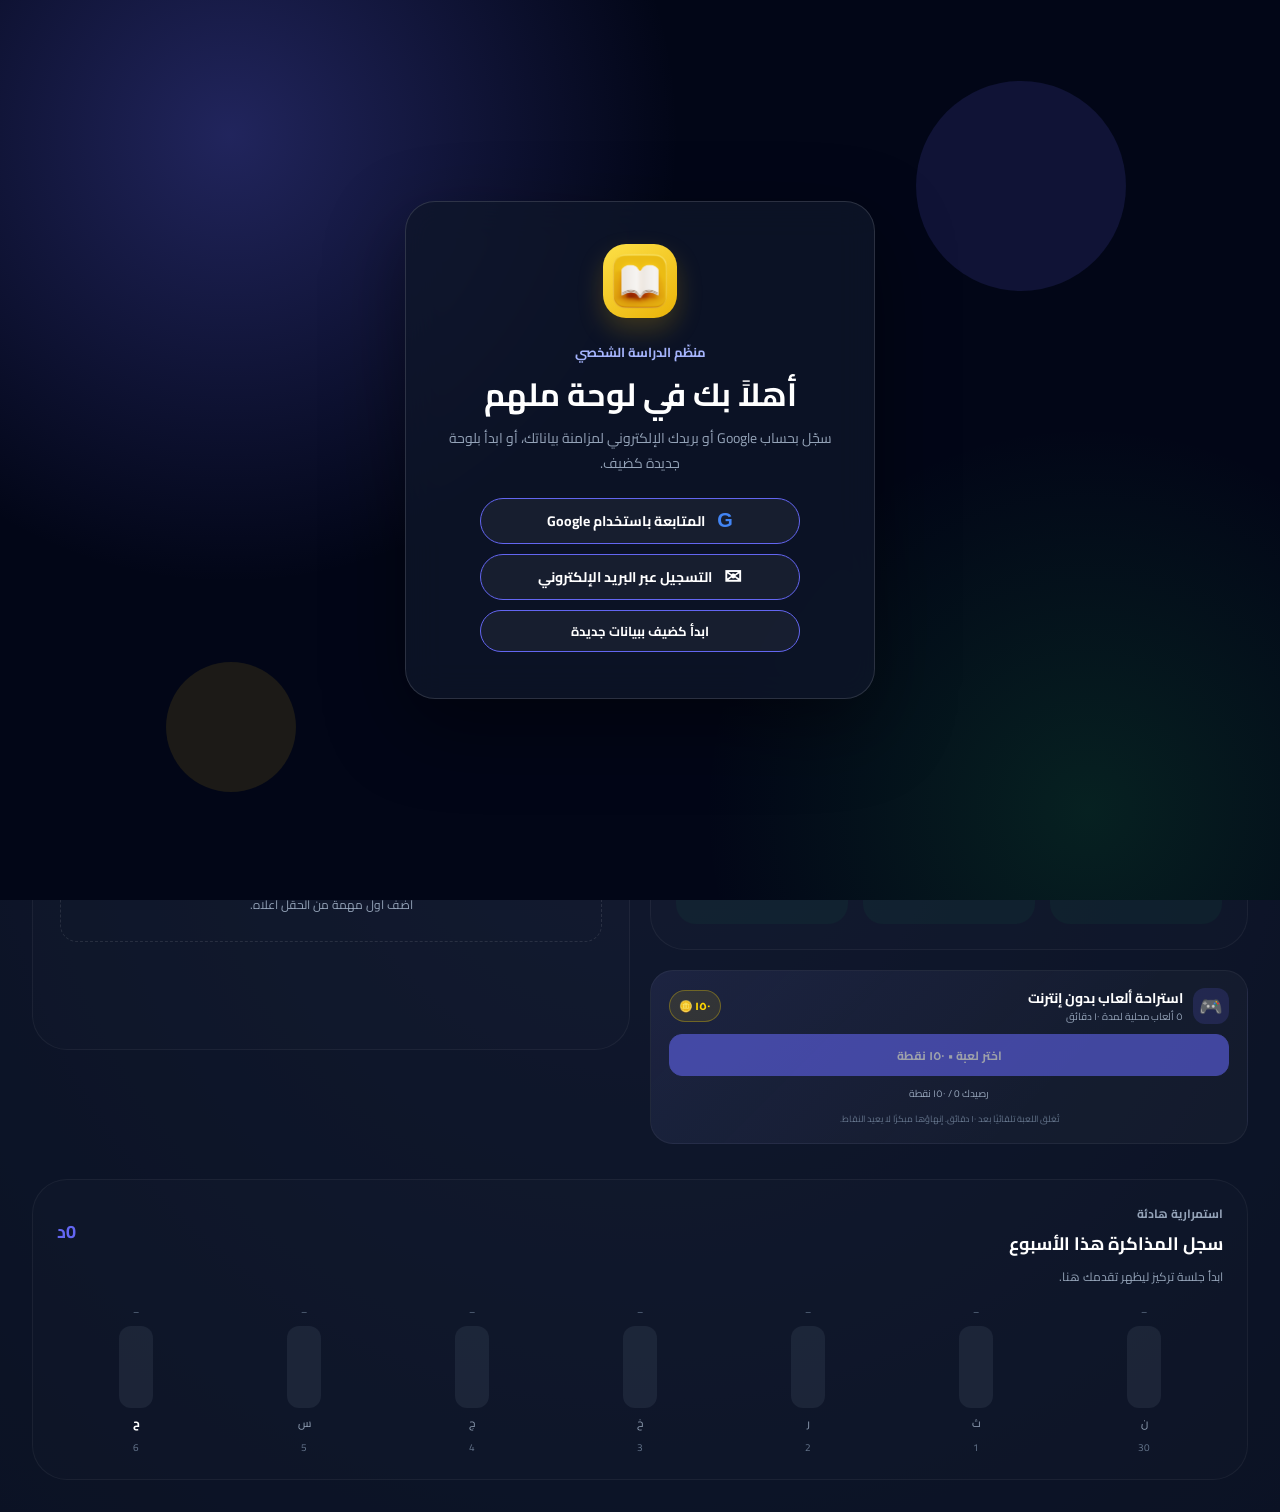
==== commit 9ebb5d9a: "Add files via upload" ====
--- a/index.html
+++ b/index.html
@@ -366,6 +366,6 @@
     </nav>
     <div class="focus-session-toast" id="focusSessionToast" role="status" aria-live="polite" hidden></div>
 <video id="bgTrack" playsinline autoplay loop muted style="position:fixed; width:1px; height:1px; opacity:0.01; pointer-events:none;"></video>
-    <script defer src="script.js?v=136"></script>
+    <script defer src="script.js?v=138"></script>
 </body>
 </html>
